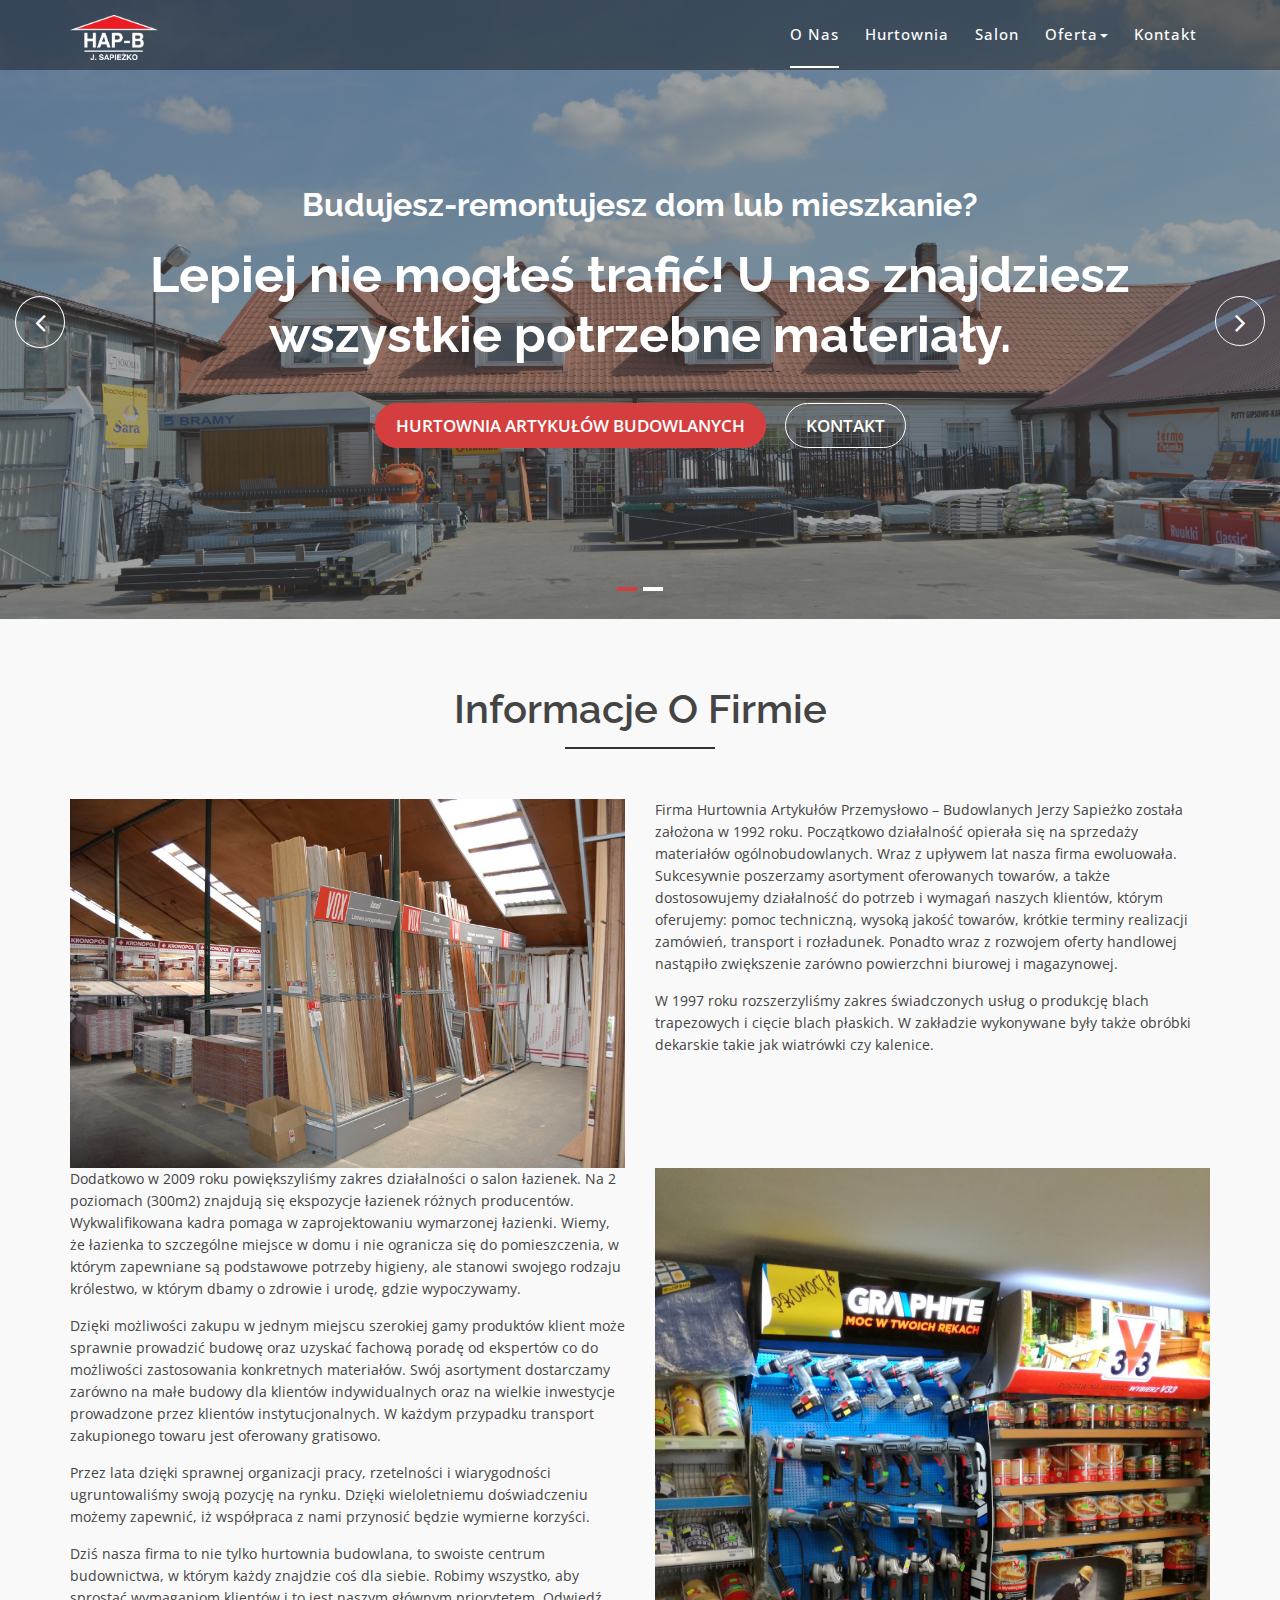
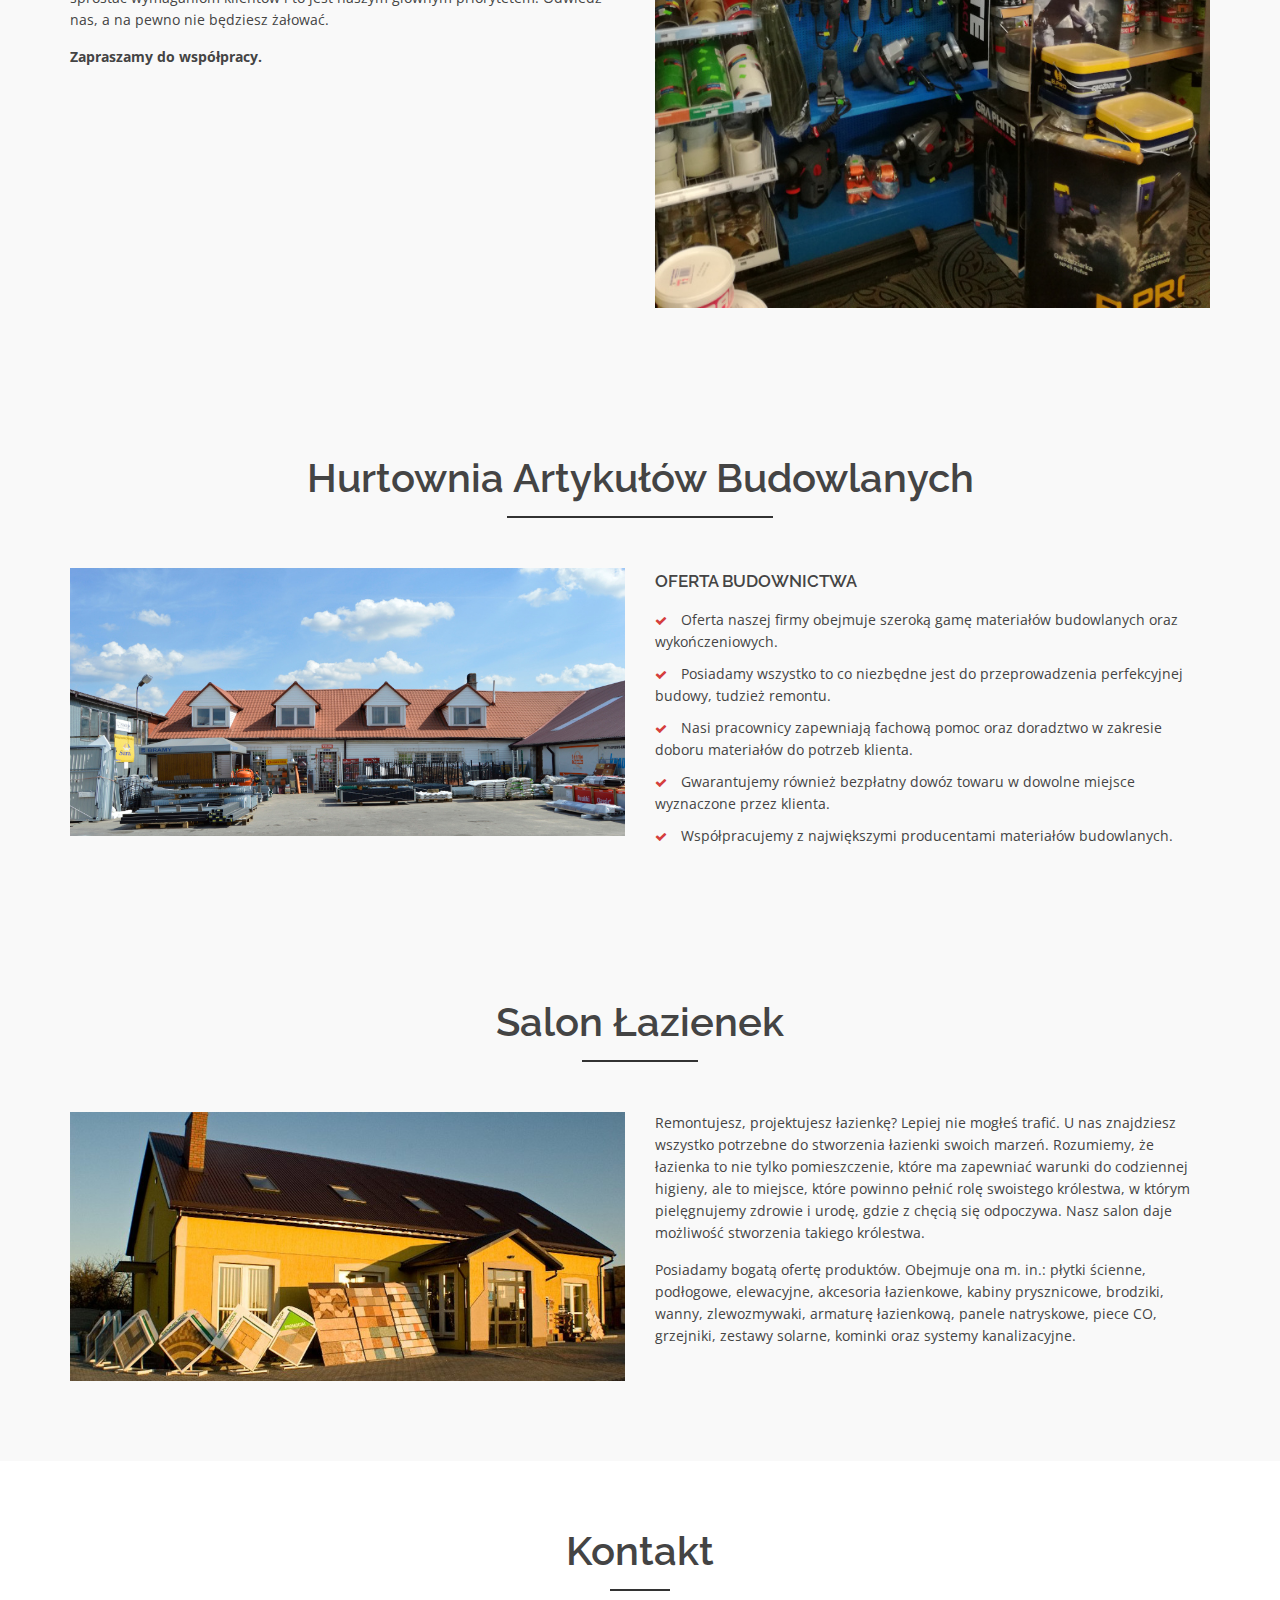
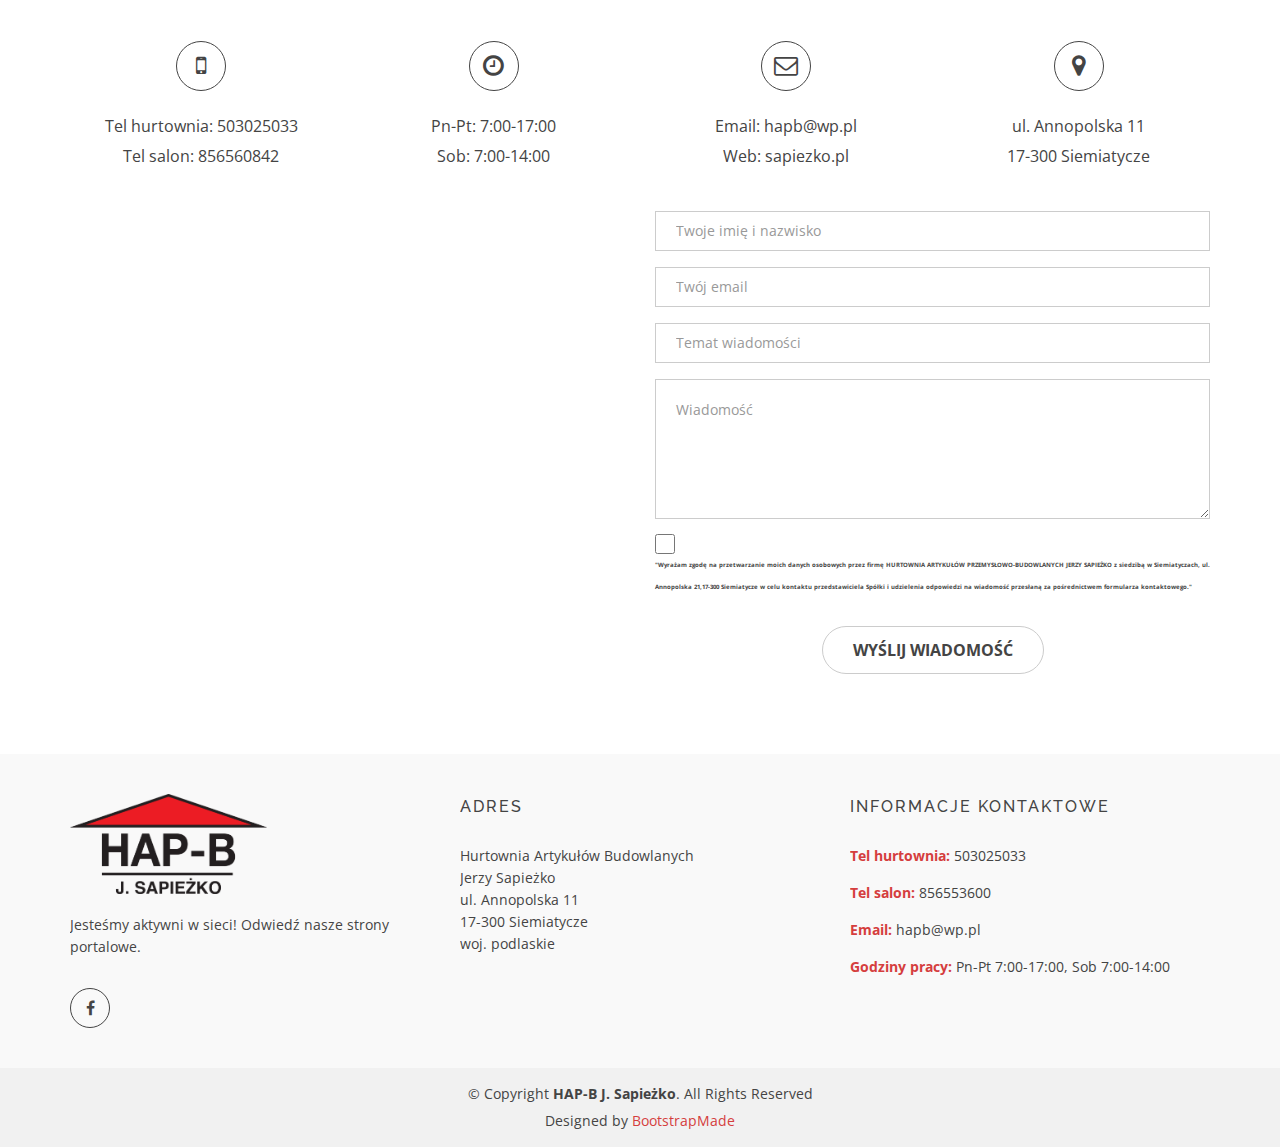
==== index.html @ 2fd8cca3 "Update the slider title" ====
<!doctype html>
<html lang="en">
<head>
    <meta charset="utf-8">
    <title>HAPB SAPIEŻKO SIEMIATYCZE - MATERIAŁY BUDOWLANE</title>
    <meta content="width=device-width, initial-scale=1.0" name="viewport">
    <meta content="artykuły budowlane, salon łazienek, materiały budowlane, sapieżko, Siemiatycze, materiały budowlane Siemiatycze, blacha, pokrycia dachowe, okna, drzwi, styropian, wełna, farby, mieszalnik farb Tikkurila, mieszalnik tynków Teromoogranika, producent blach trapezowych"
          name="keywords">
    <meta content="Salon łazienek oraz hurtownia artykułów przemysłowych Sapieżko Siemiatycze" name="description">

    <!-- Favicons -->
    <link href="img/favicon.png" rel="icon">
    <link href="img/apple-touch-icon.png" rel="apple-touch-icon">

    <!-- Google Fonts -->
    <link href="https://fonts.googleapis.com/css?family=Open+Sans:300,400,400i,600,700|Raleway:300,400,400i,500,500i,700,800,900"
          rel="stylesheet">

    <!-- Bootstrap CSS File -->
    <link href="lib/bootstrap/css/bootstrap.min.css" rel="stylesheet">

    <!-- Libraries CSS Files -->
    <link href="lib/nivo-slider/css/nivo-slider.css" rel="stylesheet">
    <link href="lib/owlcarousel/owl.carousel.css" rel="stylesheet">
    <link href="lib/owlcarousel/owl.transitions.css" rel="stylesheet">
    <link href="lib/font-awesome/css/font-awesome.min.css" rel="stylesheet">
    <link href="lib/animate/animate.min.css" rel="stylesheet">
    <link href="lib/venobox/venobox.css" rel="stylesheet">

    <!-- Nivo Slider Theme -->
    <link href="css/nivo-slider-theme.css" rel="stylesheet">

    <!-- Main Stylesheet File -->
    <link href="css/style.css" rel="stylesheet">

    <!-- Responsive Stylesheet File -->
    <link href="css/responsive.css" rel="stylesheet">

    <!-- =======================================================
      Theme Name: eBusiness
      Theme URL: https://bootstrapmade.com/ebusiness-bootstrap-corporate-template/
      Author: BootstrapMade.com
      License: https://bootstrapmade.com/license/
    ======================================================= -->
</head>

<body data-spy="scroll" data-target="#navbar-example">

<div id="preloader"></div>

<header>
    <!-- header-area start -->
    <div id="sticker" class="header-area">
        <div class="container">
            <div class="row">
                <div class="col-md-12 col-sm-12">
                    <!-- Navigation -->
                    <nav class="navbar navbar-default">
                        <!-- Brand and toggle get grouped for better mobile display -->
                        <div class="navbar-header">
                            <button type="button" class="navbar-toggle collapsed" data-toggle="collapse"
                                    data-target=".bs-example-navbar-collapse-1" aria-expanded="false">
                                <span class="sr-only">Toggle navigation</span>
                                <span class="icon-bar"></span>
                                <span class="icon-bar"></span>
                                <span class="icon-bar"></span>
                            </button>
                            <!-- Brand -->
                            <a class="navbar-brand page-scroll sticky-logo" href="index.html">
                                <img src="img/logo.png" alt="" title="" style="max-height:45px"></a>
                        </div>
                        <!-- Collect the nav links, forms, and other content for toggling -->
                        <div class="collapse navbar-collapse main-menu bs-example-navbar-collapse-1"
                             id="navbar-example">
                            <ul class="nav navbar-nav navbar-right">
                                <li class="active">
                                    <a class="page-scroll" href="#about">O nas</a>
                                </li>
                                <li>
                                    <a class="page-scroll" href="#hurt">Hurtownia</a>
                                </li>
                                <li>
                                    <a class="page-scroll" href="#salon">Salon</a>
                                </li>
                                <li class="dropdown"><a href="#" class="dropdown-toggle"
                                                        data-toggle="dropdown">Oferta<span class="caret"></span></a>
                                    <ul class="dropdown-menu" role="menu">
                                        <li><a href="okna-v.html#okna">Okna dachowe Velux</a></li>
                                    </ul>
                                </li>
                                <li>
                                    <a class="page-scroll" href="#contact">Kontakt</a>
                                </li>
                            </ul>
                        </div>
                        <!-- navbar-collapse -->
                    </nav>
                    <!-- END: Navigation -->
                </div>
            </div>
        </div>
    </div>
    <!-- header-area end -->
</header>
<!-- header end -->

<!-- Start Slider Area -->
<div id="home" class="slider-area">
    <div class="bend niceties preview-2">
        <div id="ensign-nivoslider" class="slides">
            <img src="img/slider/slider1.jpg" alt="" title="#slider-direction-1"/>
            <img src="img/slider/slider2.jpg" alt="" title="#slider-direction-2"/>
        </div>

        <!-- direction 1 -->
        <div id="slider-direction-1" class="slider-direction slider-one">
            <div class="container">
                <div class="row">
                    <div class="col-md-12 col-sm-12 col-xs-12">
                        <div class="slider-content">
                            <!-- layer 1 -->
                            <div class="layer-1-1 hidden-xs wow slideInDown" data-wow-duration="2s"
                                 data-wow-delay=".2s">
                                <h2 class="title1">Budujesz-remontujesz dom lub mieszkanie?</h2>
                            </div>
                            <!-- layer 2 -->
                            <div class="layer-1-2 wow slideInUp" data-wow-duration="2s" data-wow-delay=".1s">
                                <h1 class="title2">Lepiej nie mogłeś trafić! U nas znajdziesz wszystkie potrzebne materiały.</h1>
                            </div>
                            <!-- layer 3 -->
                            <div class="layer-1-3 hidden-xs wow slideInUp" data-wow-duration="2s" data-wow-delay=".2s">
                                <a class="ready-btn right-btn page-scroll" href="#hurt">Hurtownia artykułów
                                    budowlanych</a>
                                <a class="ready-btn page-scroll" href="#contact">Kontakt</a>
                            </div>
                        </div>
                    </div>
                </div>
            </div>
        </div>

        <!-- direction 2 -->
        <div id="slider-direction-2" class="slider-direction slider-two">
            <div class="container">
                <div class="row">
                    <div class="col-md-12 col-sm-12 col-xs-12">
                        <div class="slider-content text-center">
                            <!-- layer 1 -->
                            <div class="layer-1-1 hidden-xs wow slideInUp" data-wow-duration="2s" data-wow-delay=".2s">
                                <h2 class="title1">Remont łazienki?</h2>
                            </div>
                            <!-- layer 2 -->
                            <div class="layer-1-2 wow slideInUp" data-wow-duration="2s" data-wow-delay=".1s">
                                <h1 class="title2">Żaden problem z nami wyczarujesz przedsionek raju!</h1>
                            </div>
                            <!-- layer 3 -->
                            <div class="layer-1-3 hidden-xs wow slideInUp" data-wow-duration="2s" data-wow-delay=".2s">
                                <a class="ready-btn right-btn page-scroll" href="#salon">Salon łazienek</a>
                                <a class="ready-btn page-scroll" href="#contact">Kontakt</a>
                            </div>
                        </div>
                    </div>
                </div>
            </div>
        </div>
    </div>
</div>
<!-- End Slider Area -->

<!-- Start About area -->
<div id="about" class="about-area area-padding">
    <div class="container">
        <div class="row">
            <div class="col-md-12 col-sm-12 col-xs-12">
                <div class="section-headline text-center">
                    <h2>Informacje o firmie</h2>
                </div>
            </div>
        </div>
        <div class="row">
            <!-- single-well start-->
            <div class="col-md-6 col-sm-6 col-xs-12">
                <div class="well-left">
                    <div class="single-well">
                        <img src="img/about/1.jpg" alt="">
                    </div>
                </div>
            </div>
            <!-- single-well end-->
            <div class="col-md-6 col-sm-6 col-xs-12">
                <div class="well-middle">
                    <div class="single-well">
                        <p>
                            Firma Hurtownia Artykułów Przemysłowo – Budowlanych Jerzy Sapieżko została założona w 1992
                            roku. Początkowo działalność opierała się na sprzedaży materiałów ogólnobudowlanych.
                            Wraz z upływem lat nasza firma
                            ewoluowała. Sukcesywnie poszerzamy asortyment oferowanych towarów, a także dostosowujemy
                            działalność do potrzeb i wymagań naszych klientów, którym oferujemy: pomoc techniczną,
                            wysoką jakość towarów, krótkie terminy realizacji zamówień, transport i rozładunek. Ponadto
                            wraz z rozwojem oferty handlowej nastąpiło zwiększenie zarówno powierzchni biurowej i
                            magazynowej.
                        </p>
                        <p>
                            W 1997 roku rozszerzyliśmy zakres świadczonych usług o produkcję blach trapezowych i cięcie
                            blach płaskich. W zakładzie wykonywane były także obróbki dekarskie takie jak wiatrówki czy
                            kalenice.
                        </p>
                    </div>
                </div>
            </div>
            <!-- End col-->
        </div>
        <div class="row">
            <!-- single-well start-->
            <div class="col-md-6 col-sm-6 col-xs-12">
                <div class="well-left">
                    <div class="single-well">
                        <p>
                            Dodatkowo w 2009 roku powiększyliśmy zakres działalności o salon łazienek. Na 2 poziomach
                            (300m2) znajdują się ekspozycje łazienek różnych producentów. Wykwalifikowana kadra pomaga w
                            zaprojektowaniu wymarzonej łazienki. Wiemy, że łazienka to szczególne miejsce w domu i nie
                            ogranicza się do pomieszczenia, w którym zapewniane są podstawowe potrzeby higieny, ale
                            stanowi swojego rodzaju królestwo, w którym dbamy o zdrowie i urodę, gdzie wypoczywamy.
                        </p>
                        <p>
                            Dzięki możliwości zakupu w jednym miejscu szerokiej gamy produktów klient może sprawnie
                            prowadzić budowę oraz uzyskać fachową poradę od ekspertów co do możliwości zastosowania
                            konkretnych materiałów. Swój asortyment dostarczamy zarówno na małe budowy dla klientów
                            indywidualnych oraz na wielkie inwestycje prowadzone przez klientów instytucjonalnych. W
                            każdym przypadku transport zakupionego towaru jest oferowany gratisowo.
                        </p>
                        <p>
                            Przez lata dzięki sprawnej organizacji pracy, rzetelności i wiarygodności ugruntowaliśmy
                            swoją pozycję na rynku. Dzięki wieloletniemu doświadczeniu możemy zapewnić, iż współpraca z
                            nami przynosić będzie wymierne korzyści.
                        </p>
                        <p>
                            Dziś nasza firma to nie tylko hurtownia budowlana, to swoiste centrum budownictwa, w którym
                            każdy znajdzie coś dla siebie. Robimy wszystko, aby sprostać wymaganiom klientów i to jest
                            naszym głównym priorytetem. Odwiedź nas, a na pewno nie będziesz żałować.
                        </p>
                        <p>
                            <strong>Zapraszamy do współpracy.</strong>
                        </p>
                    </div>
                </div>
            </div>
            <!-- single-well end-->
            <div class="col-md-6 col-sm-6 col-xs-12">
                <div class="well-middle">
                    <div class="single-well">
                        <img src="img/about/2.jpg" alt="">
                    </div>
                </div>
            </div>
            <!-- End col-->
        </div>
    </div>
</div>
<!-- End About area -->
<!-- Start About area -->
<div id="hurt" class="about-area area-padding">
    <div class="container">
        <div class="row">
            <div class="col-md-12 col-sm-12 col-xs-12">
                <div class="section-headline text-center">
                    <h2>Hurtownia artykułów budowlanych</h2>
                </div>
            </div>
        </div>
        <div class="row">
            <!-- single-well start-->
            <div class="col-md-6 col-sm-6 col-xs-12">
                <div class="well-left">
                    <div class="single-well">
                        <img src="img/hurt/1.jpg" alt="">
                    </div>
                </div>
            </div>
            <!-- single-well end-->
            <div class="col-md-6 col-sm-6 col-xs-12">
                <div class="well-middle">
                    <div class="single-well">
                        <h4 class="sec-head">Oferta budownictwa</h4>
                        <ul>
                            <li>
                                <i class="fa fa-check"></i> Oferta naszej firmy obejmuje szeroką gamę materiałów
                                budowlanych oraz wykończeniowych.
                            </li>
                            <li>
                                <i class="fa fa-check"></i> Posiadamy wszystko to co niezbędne jest do przeprowadzenia
                                perfekcyjnej budowy, tudzież remontu.
                            </li>
                            <li>
                                <i class="fa fa-check"></i> Nasi pracownicy zapewniają fachową pomoc oraz doradztwo w
                                zakresie doboru materiałów do potrzeb klienta.
                            </li>
                            <li>
                                <i class="fa fa-check"></i> Gwarantujemy również bezpłatny dowóz towaru w dowolne
                                miejsce wyznaczone przez klienta.
                            </li>
                            <li>
                                <i class="fa fa-check"></i> Współpracujemy z największymi producentami materiałów
                                budowlanych.
                            </li>
                        </ul>
                    </div>
                </div>
            </div>
            <!-- End col-->
        </div>
    </div>
</div>
<!-- End About area -->

<!-- Start About area -->
<div id="salon" class="about-area area-padding">
    <div class="container">
        <div class="row">
            <div class="col-md-12 col-sm-12 col-xs-12">
                <div class="section-headline text-center">
                    <h2>Salon łazienek</h2>
                </div>
            </div>
        </div>
        <div class="row">
            <!-- single-well start-->
            <div class="col-md-6 col-sm-6 col-xs-12">
                <div class="well-left">
                    <div class="single-well">
                        <img src="img/salon/1.jpg" alt="">
                    </div>
                </div>
            </div>
            <!-- single-well end-->
            <div class="col-md-6 col-sm-6 col-xs-12">
                <div class="well-middle">
                    <div class="single-well">
                        <p>
                            Remontujesz, projektujesz łazienkę? Lepiej nie mogłeś trafić. U nas znajdziesz wszystko
                            potrzebne do stworzenia łazienki swoich marzeń. Rozumiemy, że łazienka to nie tylko
                            pomieszczenie, które ma zapewniać warunki do codziennej higieny, ale to miejsce, które
                            powinno pełnić rolę swoistego królestwa, w którym pielęgnujemy zdrowie i urodę, gdzie z
                            chęcią się odpoczywa. Nasz salon daje możliwość stworzenia takiego królestwa.
                        </p>
                        <p>
                            Posiadamy bogatą ofertę produktów. Obejmuje ona m. in.: płytki ścienne, podłogowe,
                            elewacyjne, akcesoria łazienkowe, kabiny prysznicowe, brodziki, wanny, zlewozmywaki,
                            armaturę łazienkową, panele natryskowe, piece CO, grzejniki, zestawy solarne, kominki oraz
                            systemy kanalizacyjne.
                        </p>
                    </div>
                </div>
            </div>
            <!-- End col-->
        </div>
    </div>
</div>
<!-- End About area -->


<!-- Start contact Area -->
<div id="contact" class="contact-area">
    <div class="contact-inner area-padding">
        <div class="contact-overly"></div>
        <div class="container ">
            <div class="row">
                <div class="col-md-12 col-sm-12 col-xs-12">
                    <div class="section-headline text-center">
                        <h2>Kontakt</h2>
                    </div>
                </div>
            </div>
            <div class="row">
                <!-- Start contact icon column -->
                <div class="col-md-3 col-sm-3 col-xs-12">
                    <div class="contact-icon text-center">
                        <div class="single-icon">
                            <i class="fa fa-mobile"></i>
                            <p>
                                Tel hurtownia: 503025033<br/>
                                Tel salon: 856560842
                            </p>
                        </div>
                    </div>
                </div>
                <!-- Start contact icon column -->
                <div class="col-md-3 col-sm-3 col-xs-12">
                    <div class="contact-icon text-center">
                        <div class="single-icon">
                            <i class="fa fa-clock-o"></i>
                            <p>
                                Pn-Pt: 7:00-17:00 <br/>
                                Sob: 7:00-14:00
                            </p>
                        </div>
                    </div>
                </div>
                <!-- Start contact icon column -->
                <div class="col-md-3 col-sm-3 col-xs-12">
                    <div class="contact-icon text-center">
                        <div class="single-icon">
                            <i class="fa fa-envelope-o"></i>
                            <p>
                                Email: hapb@wp.pl<br>
                                <span>Web: sapiezko.pl</span>
                            </p>
                        </div>
                    </div>
                </div>
                <!-- Start contact icon column -->
                <div class="col-md-3 col-sm-3 col-xs-12">
                    <div class="contact-icon text-center">
                        <div class="single-icon">
                            <i class="fa fa-map-marker"></i>
                            <p>
                                ul. Annopolska 11<br/>
                                17-300 Siemiatycze<br/>
                            </p>
                        </div>
                    </div>
                </div>
            </div>
            <div class="row">

                <!-- Start Google Map -->
                <div class="col-md-6 col-sm-6 col-xs-12">
                    <!-- Start Map -->
                    <iframe src="https://www.google.com/maps/embed?pb=!1m14!1m8!1m3!1d9734.505382783633!2d22.8646119!3d52.4134479!3m2!1i1024!2i768!4f13.1!3m3!1m2!1s0x0%3A0xd86c5af7de932f44!2sSapie%C5%BCko%20Hurtownia%20Materia%C5%82y%20Budowlane%20Blacha%20Pokrycia%20dachowe%20Okna%20Drzwi%20Styropian%20We%C5%82na%20Farby!5e0!3m2!1spl!2spl!4v1574801900181!5m2!1spl!2spl"
                            width="100%" height="380" frameborder="0" style="border:0" allowfullscreen></iframe>
                    <!-- End Map -->
                </div>
                <!-- End Google Map -->

                <!-- Start  contact -->
                <div class="col-md-6 col-sm-6 col-xs-12">
                    <div class="form contact-form">
                        <div id="sendmessage">Twoja wiadomość została wysłana. Dziękujemy za kontakt.</div>
                        <div id="errormessage"></div>
                        <form action="https://piaggi.github.io/contactform/contactform.php" method="post" role="form" class="contactForm">
                            <div class="form-group">
                                <input type="text" name="name" class="form-control" id="name"
                                       placeholder="Twoje imię i nazwisko" data-rule="minlen:4"
                                       data-msg="Proszę wprowadź imię zawierające co najmniej 4 znaki..."/>
                                <div class="validation"></div>
                            </div>
                            <div class="form-group">
                                <input type="email" class="form-control" name="email" id="email"
                                       placeholder="Twój email" data-rule="email"
                                       data-msg="Proszę wprowadź prawidłowy adres email..."/>
                                <div class="validation"></div>
                            </div>
                            <div class="form-group">
                                <input type="text" class="form-control" name="subject" id="subject"
                                       placeholder="Temat wiadomości" data-rule="minlen:10"
                                       data-msg="Proszę wprowadź temat składający się co najmniej z 10 znaków..."/>
                                <div class="validation"></div>
                            </div>
                            <div class="form-group">
                                <textarea class="form-control" name="message" rows="5" data-rule="required"
                                          data-msg="Proszę napisz coś do nas, nie zostawiaj pola pustego..."
                                          placeholder="Wiadomość"></textarea>
                                <div class="validation"></div>
                            </div>
                            <div class="form-group">
                                <input type="checkbox" class="form-control" name="contact-agreement"
                                       id="contact-agreement" data-rule="checked"
                                       data-msg="Proszę zaakceptować wymaganą zgodę..."/>
                                <div class="validation"></div>
                                <label class="form-check-label" for="contact-agreement" id="contact-agreement-label">"Wyrażam
                                    zgodę na przetwarzanie
                                    moich danych osobowych przez firmę HURTOWNIA ARTYKUŁÓW
                                    PRZEMYSŁOWO-BUDOWLANYCH JERZY SAPIEŻKO z siedzibą w Siemiatyczach, ul. Annopolska
                                    21,17-300 Siemiatycze w celu kontaktu przedstawiciela Spółki i udzielenia odpowiedzi
                                    na
                                    wiadomość przesłaną za pośrednictwem formularza kontaktowego."</label>
                            </div>
                            <div class="text-center">
                                <button type="submit">Wyślij wiadomość</button>
                            </div>
                        </form>
                    </div>
                </div>
                <!-- End Left contact -->
            </div>
        </div>
    </div>
</div>
<!-- End Contact Area -->

<!-- Start Footer bottom Area -->
<footer>
    <div class="footer-area">
        <div class="container">
            <div class="row">
                <div class="col-md-4 col-sm-4 col-xs-12">
                    <div class="footer-content">
                        <div class="footer-head">
                            <div class="footer-logo">
                                <img src="img/logo-footer.png" alt="" title="" style="max-height:100px"></a>
                            </div>
                            <p>Jesteśmy aktywni w sieci! Odwiedź nasze strony portalowe.</p>
                            <div class="footer-icons">
                                <ul>
                                    <li>
                                        <a href="https://www.facebook.com/hurtowniaSapiezko/"><i
                                                class="fa fa-facebook"></i></a>
                                    </li>
                                </ul>
                            </div>
                        </div>
                    </div>
                </div>
                <!-- end single footer -->
                <div class="col-md-4 col-sm-4 col-xs-12">
                    <div class="footer-content">
                        <div class="footer-head">
                            <h4>Adres</h4>
                            <p>Hurtownia Artykułów Budowlanych <br/>
                                Jerzy Sapieżko<br/>
                                ul. Annopolska 11<br/>
                                17-300 Siemiatycze<br/>
                                woj. podlaskie</p>
                        </div>
                    </div>
                </div>
                <!-- end single footer -->
                <div class="col-md-4 col-sm-4 col-xs-12">
                    <div class="footer-content">
                        <div class="footer-head">
                            <h4>Informacje kontaktowe</h4>
                            <div class="footer-contacts">
                                <p><span>Tel hurtownia:</span> 503025033<br/>
                                <p><span>Tel salon:</span> 856553600<br/>
                                <p><span>Email:</span> hapb@wp.pl<br/>
                                <p><span>Godziny pracy:</span> Pn-Pt 7:00-17:00, Sob 7:00-14:00</p>
                            </div>
                        </div>
                    </div>
                </div>
            </div>
        </div>
    </div>
    <div class="footer-area-bottom">
        <div class="container">
            <div class="row">
                <div class="col-md-12 col-sm-12 col-xs-12">
                    <div class="copyright text-center">
                        <p>
                            &copy; Copyright <strong>HAP-B J. Sapieżko</strong>. All Rights Reserved
                        </p>
                    </div>
                    <div class="credits">
                        <!--
                          All the links in the footer should remain intact.
                          You can delete the links only if you purchased the pro version.
                          Licensing information: https://bootstrapmade.com/license/
                          Purchase the pro version with working PHP/AJAX contact form: https://bootstrapmade.com/buy/?theme=eBusiness
                        -->
                        Designed by <a href="https://bootstrapmade.com/">BootstrapMade</a>
                    </div>
                </div>
            </div>
        </div>
    </div>
</footer>

<a href="#" class="back-to-top"><i class="fa fa-chevron-up"></i></a>

<!-- JavaScript Libraries -->
<script src="lib/jquery/jquery.min.js"></script>
<script src="lib/bootstrap/js/bootstrap.min.js"></script>
<script src="lib/owlcarousel/owl.carousel.min.js"></script>
<script src="lib/venobox/venobox.min.js"></script>
<script src="lib/knob/jquery.knob.js"></script>
<script src="lib/wow/wow.min.js"></script>
<script src="lib/parallax/parallax.js"></script>
<script src="lib/easing/easing.min.js"></script>
<script src="lib/nivo-slider/js/jquery.nivo.slider.js" type="text/javascript"></script>
<script src="lib/appear/jquery.appear.js"></script>
<script src="lib/isotope/isotope.pkgd.min.js"></script>

<!-- Contact Form JavaScript File -->
<script src="contactform/contactform.js"></script>

<script src="js/main.js"></script>
</body>

</html>
---- lib/venobox/venobox.css ----
/* ------ venobox.css --------*/
.vbox-overlay *, .vbox-overlay *:before, .vbox-overlay *:after{
    -webkit-backface-visibility: hidden;
    -webkit-box-sizing:border-box;
    -moz-box-sizing:border-box;
    box-sizing:border-box;

}
.vbox-overlay{
    display: -webkit-flex;
    display: flex;
    -webkit-flex-direction: column;
    flex-direction: column;
    -webkit-justify-content: center;
    justify-content: center;
    -webkit-align-items: center;
    align-items: center;
    position: fixed;
    left: 0;
    top: 0;
    bottom: 0;
    right: 0;
    z-index: 1040;
    -webkit-transform:translateZ(1000px);
    transform: translateZ(1000px);
    transform-style: preserve-3d;
}

/* ----- navigation ----- */
.vbox-title{
    width: 100%;
    height: 40px;
    float: left;
    text-align: center;
    line-height: 28px;
    font-size: 12px;
    padding: 6px 40px;
    overflow: hidden;
    position: fixed;
    display: none;
    left: 0;
    z-index: 1050;
}
.vbox-close{
    cursor: pointer;
    position: fixed;
    top: -1px;
    right: 0;
    width: 50px;
    height: 40px;
    padding: 6px;
    display: block;
    background-position:10px center;
    overflow: hidden;
    font-size: 24px;
    line-height: 1;
    text-align: center;
    z-index: 1050;
}
.vbox-num{
    cursor: pointer;
    position: fixed;
    left: 0;
    height: 40px;
    display: block;
    overflow: hidden;
    line-height: 28px;
    font-size: 12px;
    padding: 6px 10px;
    display: none;
    z-index: 1050;
}
/* ----- navigation ARROWS ----- */
.vbox-next, .vbox-prev{
    position: fixed;
    top: 50%;
    margin-top: -15px;
    overflow: hidden;
    cursor: pointer;
    display: block;
    width: 45px;
    height: 45px;
    z-index: 1050;
}
.vbox-next span, .vbox-prev span{
    position: relative;
    width: 20px;
    height: 20px;
    border: 2px solid transparent;
    border-top-color: #B6B6B6;
    border-right-color: #B6B6B6;
    text-indent: -100px;
    position: absolute;
    top: 8px;
    display: block;
}
.vbox-prev{
    left: 15px;
}
.vbox-next{
    right: 15px;
}
.vbox-prev span{
    left: 10px;
    -ms-transform: rotate(-135deg);
    -webkit-transform: rotate(-135deg);
    transform: rotate(-135deg);
}
.vbox-next span{
    -ms-transform: rotate(45deg);
    -webkit-transform: rotate(45deg);
    transform: rotate(45deg);
    right: 10px;
}
/* ------- inline window ------ */
.vbox-inline{
    width: 420px;
    height: 315px;
    height: 70vh;
    padding: 10px;
    background: #fff;
    margin: 0 auto;
    overflow: auto;
    text-align: left;
}
/* ------- Video & iFrames window ------ */
.venoframe{
    max-width: 100%;
    width: 100%;
    border: none;
    width: 100%;
    height: 260px;
    height: 70vh;
}
.venoframe.vbvid{
    height: 260px;
}
@media (min-width: 768px) {
    .venoframe, .vbox-inline{
        width: 90%;
        height: 360px;
        height: 70vh;
    }
    .venoframe.vbvid{
        width: 640px;
        height: 360px;
    }
}
@media (min-width: 992px) {
    .venoframe, .vbox-inline{
        max-width: 1200px;
        width: 80%;
        height: 540px;
        height: 70vh;
    }
    .venoframe.vbvid{
        width: 960px;
        height: 540px;
    }
}
/*
Please do NOT edit this part!
or at least read this note: http://i.imgur.com/7C0ws9e.gif
*/
.vbox-open{
    overflow: hidden;
}
.vbox-container{
    position: absolute;
    left: 0;
    right: 0;
    top: 0;
    bottom: 0;
    overflow-x: hidden;
    overflow-y: scroll;
    overflow-scrolling: touch;
    -webkit-overflow-scrolling: touch;
    z-index: 20;
    max-height: 100%;

}

.vbox-content{
    text-align: center;
    float: left;
    width: 100%;
    position: relative;
    overflow: hidden;
    padding: 20px 10px;
}
.vbox-container img{
    max-width: 100%;
    height: auto;
}
.figlio{
    box-shadow: 0 0 12px rgba(0,0,0,0.19), 0 6px 6px rgba(0,0,0,0.23);
    max-width: 100%;
    text-align: initial;
}
img.figlio{
    -webkit-user-select: none;
-khtml-user-select: none;
-moz-user-select: none;
-o-user-select: none;
user-select: none;
}
.vbox-content.swipe-left{
    margin-left: -200px !important;
}
.vbox-content.swipe-right{
    margin-left: 200px !important;
}
.animated{
    webkit-transition: margin 300ms ease-out;
    transition: margin 300ms ease-out;
}
.animate-in{
    opacity: 1;
}
.animate-out{
    opacity: 0;
}
/* ---------- preloader ----------
 * SPINKIT
 * http://tobiasahlin.com/spinkit/
-------------------------------- */
.sk-double-bounce,.sk-rotating-plane{width:40px;height:40px;margin:40px auto}.sk-rotating-plane{background-color:#333;-webkit-animation:sk-rotatePlane 1.2s infinite ease-in-out;animation:sk-rotatePlane 1.2s infinite ease-in-out}@-webkit-keyframes sk-rotatePlane{0%{-webkit-transform:perspective(120px) rotateX(0) rotateY(0);transform:perspective(120px) rotateX(0) rotateY(0)}50%{-webkit-transform:perspective(120px) rotateX(-180.1deg) rotateY(0);transform:perspective(120px) rotateX(-180.1deg) rotateY(0)}100%{-webkit-transform:perspective(120px) rotateX(-180deg) rotateY(-179.9deg);transform:perspective(120px) rotateX(-180deg) rotateY(-179.9deg)}}@keyframes sk-rotatePlane{0%{-webkit-transform:perspective(120px) rotateX(0) rotateY(0);transform:perspective(120px) rotateX(0) rotateY(0)}50%{-webkit-transform:perspective(120px) rotateX(-180.1deg) rotateY(0);transform:perspective(120px) rotateX(-180.1deg) rotateY(0)}100%{-webkit-transform:perspective(120px) rotateX(-180deg) rotateY(-179.9deg);transform:perspective(120px) rotateX(-180deg) rotateY(-179.9deg)}}.sk-double-bounce{position:relative}.sk-double-bounce .sk-child{width:100%;height:100%;border-radius:50%;background-color:#333;opacity:.6;position:absolute;top:0;left:0;-webkit-animation:sk-doubleBounce 2s infinite ease-in-out;animation:sk-doubleBounce 2s infinite ease-in-out}.sk-chasing-dots .sk-child,.sk-spinner-pulse,.sk-three-bounce .sk-child{background-color:#333;border-radius:100%}.sk-double-bounce .sk-double-bounce2{-webkit-animation-delay:-1s;animation-delay:-1s}@-webkit-keyframes sk-doubleBounce{0%,100%{-webkit-transform:scale(0);transform:scale(0)}50%{-webkit-transform:scale(1);transform:scale(1)}}@keyframes sk-doubleBounce{0%,100%{-webkit-transform:scale(0);transform:scale(0)}50%{-webkit-transform:scale(1);transform:scale(1)}}.sk-wave{margin:40px auto;width:50px;height:40px;text-align:center;font-size:10px}.sk-wave .sk-rect{background-color:#333;height:100%;width:6px;display:inline-block;-webkit-animation:sk-waveStretchDelay 1.2s infinite ease-in-out;animation:sk-waveStretchDelay 1.2s infinite ease-in-out}.sk-wave .sk-rect1{-webkit-animation-delay:-1.2s;animation-delay:-1.2s}.sk-wave .sk-rect2{-webkit-animation-delay:-1.1s;animation-delay:-1.1s}.sk-wave .sk-rect3{-webkit-animation-delay:-1s;animation-delay:-1s}.sk-wave .sk-rect4{-webkit-animation-delay:-.9s;animation-delay:-.9s}.sk-wave .sk-rect5{-webkit-animation-delay:-.8s;animation-delay:-.8s}@-webkit-keyframes sk-waveStretchDelay{0%,100%,40%{-webkit-transform:scaleY(.4);transform:scaleY(.4)}20%{-webkit-transform:scaleY(1);transform:scaleY(1)}}@keyframes sk-waveStretchDelay{0%,100%,40%{-webkit-transform:scaleY(.4);transform:scaleY(.4)}20%{-webkit-transform:scaleY(1);transform:scaleY(1)}}.sk-wandering-cubes{margin:40px auto;width:40px;height:40px;position:relative}.sk-wandering-cubes .sk-cube{background-color:#333;width:10px;height:10px;position:absolute;top:0;left:0;-webkit-animation:sk-wanderingCube 1.8s ease-in-out -1.8s infinite both;animation:sk-wanderingCube 1.8s ease-in-out -1.8s infinite both}.sk-chasing-dots,.sk-spinner-pulse{width:40px;height:40px;margin:40px auto}.sk-wandering-cubes .sk-cube2{-webkit-animation-delay:-.9s;animation-delay:-.9s}@-webkit-keyframes sk-wanderingCube{0%{-webkit-transform:rotate(0);transform:rotate(0)}25%{-webkit-transform:translateX(30px) rotate(-90deg) scale(.5);transform:translateX(30px) rotate(-90deg) scale(.5)}50%{-webkit-transform:translateX(30px) translateY(30px) rotate(-179deg);transform:translateX(30px) translateY(30px) rotate(-179deg)}50.1%{-webkit-transform:translateX(30px) translateY(30px) rotate(-180deg);transform:translateX(30px) translateY(30px) rotate(-180deg)}75%{-webkit-transform:translateX(0) translateY(30px) rotate(-270deg) scale(.5);transform:translateX(0) translateY(30px) rotate(-270deg) scale(.5)}100%{-webkit-transform:rotate(-360deg);transform:rotate(-360deg)}}@keyframes sk-wanderingCube{0%{-webkit-transform:rotate(0);transform:rotate(0)}25%{-webkit-transform:translateX(30px) rotate(-90deg) scale(.5);transform:translateX(30px) rotate(-90deg) scale(.5)}50%{-webkit-transform:translateX(30px) translateY(30px) rotate(-179deg);transform:translateX(30px) translateY(30px) rotate(-179deg)}50.1%{-webkit-transform:translateX(30px) translateY(30px) rotate(-180deg);transform:translateX(30px) translateY(30px) rotate(-180deg)}75%{-webkit-transform:translateX(0) translateY(30px) rotate(-270deg) scale(.5);transform:translateX(0) translateY(30px) rotate(-270deg) scale(.5)}100%{-webkit-transform:rotate(-360deg);transform:rotate(-360deg)}}.sk-spinner-pulse{-webkit-animation:sk-pulseScaleOut 1s infinite ease-in-out;animation:sk-pulseScaleOut 1s infinite ease-in-out}@-webkit-keyframes sk-pulseScaleOut{0%{-webkit-transform:scale(0);transform:scale(0)}100%{-webkit-transform:scale(1);transform:scale(1);opacity:0}}@keyframes sk-pulseScaleOut{0%{-webkit-transform:scale(0);transform:scale(0)}100%{-webkit-transform:scale(1);transform:scale(1);opacity:0}}.sk-chasing-dots{position:relative;text-align:center;-webkit-animation:sk-chasingDotsRotate 2s infinite linear;animation:sk-chasingDotsRotate 2s infinite linear}.sk-chasing-dots .sk-child{width:60%;height:60%;display:inline-block;position:absolute;top:0;-webkit-animation:sk-chasingDotsBounce 2s infinite ease-in-out;animation:sk-chasingDotsBounce 2s infinite ease-in-out}.sk-chasing-dots .sk-dot2{top:auto;bottom:0;-webkit-animation-delay:-1s;animation-delay:-1s}@-webkit-keyframes sk-chasingDotsRotate{100%{-webkit-transform:rotate(360deg);transform:rotate(360deg)}}@keyframes sk-chasingDotsRotate{100%{-webkit-transform:rotate(360deg);transform:rotate(360deg)}}@-webkit-keyframes sk-chasingDotsBounce{0%,100%{-webkit-transform:scale(0);transform:scale(0)}50%{-webkit-transform:scale(1);transform:scale(1)}}@keyframes sk-chasingDotsBounce{0%,100%{-webkit-transform:scale(0);transform:scale(0)}50%{-webkit-transform:scale(1);transform:scale(1)}}.sk-three-bounce{margin:40px auto;width:80px;text-align:center}.sk-three-bounce .sk-child{width:20px;height:20px;display:inline-block;-webkit-animation:sk-three-bounce 1.4s ease-in-out 0s infinite both;animation:sk-three-bounce 1.4s ease-in-out 0s infinite both}.sk-circle .sk-child:before,.sk-fading-circle .sk-circle:before{display:block;border-radius:100%;content:'';background-color:#333}.sk-three-bounce .sk-bounce1{-webkit-animation-delay:-.32s;animation-delay:-.32s}.sk-three-bounce .sk-bounce2{-webkit-animation-delay:-.16s;animation-delay:-.16s}@-webkit-keyframes sk-three-bounce{0%,100%,80%{-webkit-transform:scale(0);transform:scale(0)}40%{-webkit-transform:scale(1);transform:scale(1)}}@keyframes sk-three-bounce{0%,100%,80%{-webkit-transform:scale(0);transform:scale(0)}40%{-webkit-transform:scale(1);transform:scale(1)}}.sk-circle{margin:40px auto;width:40px;height:40px;position:relative}.sk-circle .sk-child{width:100%;height:100%;position:absolute;left:0;top:0}.sk-circle .sk-child:before{margin:0 auto;width:15%;height:15%;-webkit-animation:sk-circleBounceDelay 1.2s infinite ease-in-out both;animation:sk-circleBounceDelay 1.2s infinite ease-in-out both}.sk-circle .sk-circle2{-webkit-transform:rotate(30deg);-ms-transform:rotate(30deg);transform:rotate(30deg)}.sk-circle .sk-circle3{-webkit-transform:rotate(60deg);-ms-transform:rotate(60deg);transform:rotate(60deg)}.sk-circle .sk-circle4{-webkit-transform:rotate(90deg);-ms-transform:rotate(90deg);transform:rotate(90deg)}.sk-circle .sk-circle5{-webkit-transform:rotate(120deg);-ms-transform:rotate(120deg);transform:rotate(120deg)}.sk-circle .sk-circle6{-webkit-transform:rotate(150deg);-ms-transform:rotate(150deg);transform:rotate(150deg)}.sk-circle .sk-circle7{-webkit-transform:rotate(180deg);-ms-transform:rotate(180deg);transform:rotate(180deg)}.sk-circle .sk-circle8{-webkit-transform:rotate(210deg);-ms-transform:rotate(210deg);transform:rotate(210deg)}.sk-circle .sk-circle9{-webkit-transform:rotate(240deg);-ms-transform:rotate(240deg);transform:rotate(240deg)}.sk-circle .sk-circle10{-webkit-transform:rotate(270deg);-ms-transform:rotate(270deg);transform:rotate(270deg)}.sk-circle .sk-circle11{-webkit-transform:rotate(300deg);-ms-transform:rotate(300deg);transform:rotate(300deg)}.sk-circle .sk-circle12{-webkit-transform:rotate(330deg);-ms-transform:rotate(330deg);transform:rotate(330deg)}.sk-circle .sk-circle2:before{-webkit-animation-delay:-1.1s;animation-delay:-1.1s}.sk-circle .sk-circle3:before{-webkit-animation-delay:-1s;animation-delay:-1s}.sk-circle .sk-circle4:before{-webkit-animation-delay:-.9s;animation-delay:-.9s}.sk-circle .sk-circle5:before{-webkit-animation-delay:-.8s;animation-delay:-.8s}.sk-circle .sk-circle6:before{-webkit-animation-delay:-.7s;animation-delay:-.7s}.sk-circle .sk-circle7:before{-webkit-animation-delay:-.6s;animation-delay:-.6s}.sk-circle .sk-circle8:before{-webkit-animation-delay:-.5s;animation-delay:-.5s}.sk-circle .sk-circle9:before{-webkit-animation-delay:-.4s;animation-delay:-.4s}.sk-circle .sk-circle10:before{-webkit-animation-delay:-.3s;animation-delay:-.3s}.sk-circle .sk-circle11:before{-webkit-animation-delay:-.2s;animation-delay:-.2s}.sk-circle .sk-circle12:before{-webkit-animation-delay:-.1s;animation-delay:-.1s}@-webkit-keyframes sk-circleBounceDelay{0%,100%,80%{-webkit-transform:scale(0);transform:scale(0)}40%{-webkit-transform:scale(1);transform:scale(1)}}@keyframes sk-circleBounceDelay{0%,100%,80%{-webkit-transform:scale(0);transform:scale(0)}40%{-webkit-transform:scale(1);transform:scale(1)}}.sk-cube-grid{width:40px;height:40px;margin:40px auto}.sk-cube-grid .sk-cube{width:33.33%;height:33.33%;background-color:#333;float:left;-webkit-animation:sk-cubeGridScaleDelay 1.3s infinite ease-in-out;animation:sk-cubeGridScaleDelay 1.3s infinite ease-in-out}.sk-cube-grid .sk-cube1{-webkit-animation-delay:.2s;animation-delay:.2s}.sk-cube-grid .sk-cube2{-webkit-animation-delay:.3s;animation-delay:.3s}.sk-cube-grid .sk-cube3{-webkit-animation-delay:.4s;animation-delay:.4s}.sk-cube-grid .sk-cube4{-webkit-animation-delay:.1s;animation-delay:.1s}.sk-cube-grid .sk-cube5{-webkit-animation-delay:.2s;animation-delay:.2s}.sk-cube-grid .sk-cube6{-webkit-animation-delay:.3s;animation-delay:.3s}.sk-cube-grid .sk-cube7{-webkit-animation-delay:0ms;animation-delay:0ms}.sk-cube-grid .sk-cube8{-webkit-animation-delay:.1s;animation-delay:.1s}.sk-cube-grid .sk-cube9{-webkit-animation-delay:.2s;animation-delay:.2s}@-webkit-keyframes sk-cubeGridScaleDelay{0%,100%,70%{-webkit-transform:scale3D(1,1,1);transform:scale3D(1,1,1)}35%{-webkit-transform:scale3D(0,0,1);transform:scale3D(0,0,1)}}@keyframes sk-cubeGridScaleDelay{0%,100%,70%{-webkit-transform:scale3D(1,1,1);transform:scale3D(1,1,1)}35%{-webkit-transform:scale3D(0,0,1);transform:scale3D(0,0,1)}}.sk-fading-circle{margin:40px auto;width:40px;height:40px;position:relative}.sk-fading-circle .sk-circle{width:100%;height:100%;position:absolute;left:0;top:0}.sk-fading-circle .sk-circle:before{margin:0 auto;width:15%;height:15%;-webkit-animation:sk-circleFadeDelay 1.2s infinite ease-in-out both;animation:sk-circleFadeDelay 1.2s infinite ease-in-out both}.sk-fading-circle .sk-circle2{-webkit-transform:rotate(30deg);-ms-transform:rotate(30deg);transform:rotate(30deg)}.sk-fading-circle .sk-circle3{-webkit-transform:rotate(60deg);-ms-transform:rotate(60deg);transform:rotate(60deg)}.sk-fading-circle .sk-circle4{-webkit-transform:rotate(90deg);-ms-transform:rotate(90deg);transform:rotate(90deg)}.sk-fading-circle .sk-circle5{-webkit-transform:rotate(120deg);-ms-transform:rotate(120deg);transform:rotate(120deg)}.sk-fading-circle .sk-circle6{-webkit-transform:rotate(150deg);-ms-transform:rotate(150deg);transform:rotate(150deg)}.sk-fading-circle .sk-circle7{-webkit-transform:rotate(180deg);-ms-transform:rotate(180deg);transform:rotate(180deg)}.sk-fading-circle .sk-circle8{-webkit-transform:rotate(210deg);-ms-transform:rotate(210deg);transform:rotate(210deg)}.sk-fading-circle .sk-circle9{-webkit-transform:rotate(240deg);-ms-transform:rotate(240deg);transform:rotate(240deg)}.sk-fading-circle .sk-circle10{-webkit-transform:rotate(270deg);-ms-transform:rotate(270deg);transform:rotate(270deg)}.sk-fading-circle .sk-circle11{-webkit-transform:rotate(300deg);-ms-transform:rotate(300deg);transform:rotate(300deg)}.sk-fading-circle .sk-circle12{-webkit-transform:rotate(330deg);-ms-transform:rotate(330deg);transform:rotate(330deg)}.sk-fading-circle .sk-circle2:before{-webkit-animation-delay:-1.1s;animation-delay:-1.1s}.sk-fading-circle .sk-circle3:before{-webkit-animation-delay:-1s;animation-delay:-1s}.sk-fading-circle .sk-circle4:before{-webkit-animation-delay:-.9s;animation-delay:-.9s}.sk-fading-circle .sk-circle5:before{-webkit-animation-delay:-.8s;animation-delay:-.8s}.sk-fading-circle .sk-circle6:before{-webkit-animation-delay:-.7s;animation-delay:-.7s}.sk-fading-circle .sk-circle7:before{-webkit-animation-delay:-.6s;animation-delay:-.6s}.sk-fading-circle .sk-circle8:before{-webkit-animation-delay:-.5s;animation-delay:-.5s}.sk-fading-circle .sk-circle9:before{-webkit-animation-delay:-.4s;animation-delay:-.4s}.sk-fading-circle .sk-circle10:before{-webkit-animation-delay:-.3s;animation-delay:-.3s}.sk-fading-circle .sk-circle11:before{-webkit-animation-delay:-.2s;animation-delay:-.2s}.sk-fading-circle .sk-circle12:before{-webkit-animation-delay:-.1s;animation-delay:-.1s}@-webkit-keyframes sk-circleFadeDelay{0%,100%,39%{opacity:0}40%{opacity:1}}@keyframes sk-circleFadeDelay{0%,100%,39%{opacity:0}40%{opacity:1}}.sk-folding-cube{margin:40px auto;width:40px;height:40px;position:relative;-webkit-transform:rotateZ(45deg);transform:rotateZ(45deg)}.sk-folding-cube .sk-cube{float:left;width:50%;height:50%;position:relative;-webkit-transform:scale(1.1);-ms-transform:scale(1.1);transform:scale(1.1)}.sk-folding-cube .sk-cube:before{content:'';position:absolute;top:0;left:0;width:100%;height:100%;background-color:#333;-webkit-animation:sk-foldCubeAngle 2.4s infinite linear both;animation:sk-foldCubeAngle 2.4s infinite linear both;-webkit-transform-origin:100% 100%;-ms-transform-origin:100% 100%;transform-origin:100% 100%}.sk-folding-cube .sk-cube2{-webkit-transform:scale(1.1) rotateZ(90deg);transform:scale(1.1) rotateZ(90deg)}.sk-folding-cube .sk-cube3{-webkit-transform:scale(1.1) rotateZ(180deg);transform:scale(1.1) rotateZ(180deg)}.sk-folding-cube .sk-cube4{-webkit-transform:scale(1.1) rotateZ(270deg);transform:scale(1.1) rotateZ(270deg)}.sk-folding-cube .sk-cube2:before{-webkit-animation-delay:.3s;animation-delay:.3s}.sk-folding-cube .sk-cube3:before{-webkit-animation-delay:.6s;animation-delay:.6s}.sk-folding-cube .sk-cube4:before{-webkit-animation-delay:.9s;animation-delay:.9s}@-webkit-keyframes sk-foldCubeAngle{0%,10%{-webkit-transform:perspective(140px) rotateX(-180deg);transform:perspective(140px) rotateX(-180deg);opacity:0}25%,75%{-webkit-transform:perspective(140px) rotateX(0);transform:perspective(140px) rotateX(0);opacity:1}100%,90%{-webkit-transform:perspective(140px) rotateY(180deg);transform:perspective(140px) rotateY(180deg);opacity:0}}@keyframes sk-foldCubeAngle{0%,10%{-webkit-transform:perspective(140px) rotateX(-180deg);transform:perspective(140px) rotateX(-180deg);opacity:0}25%,75%{-webkit-transform:perspective(140px) rotateX(0);transform:perspective(140px) rotateX(0);opacity:1}100%,90%{-webkit-transform:perspective(140px) rotateY(180deg);transform:perspective(140px) rotateY(180deg);opacity:0}}
---- css/nivo-slider-theme.css ----
/*
Skin Name: Nivo Slider Default Theme
Skin URI: http://nivo.dev7studios.com
Description: The default skin for the Nivo Slider.
Version: 1.3
Author: Gilbert Pellegrom
Author URI: http://dev7studios.com
Supports Thumbs: true
*/


.slider-area {
  color: #fff;
  position: relative;
  text-align: center;
}

.slider-content {
  padding: 180px 60px;
}

.nivo-caption::after {
  background: #444 none repeat scroll 0 0;
  content: "";
  height: 100%;
  left: 0;
  opacity: 0.5;
  position: absolute;
  top: 0;
  width: 100%;
  z-index: -1;
}

.layer-1-2 {
  margin: 20px 0;
}

.layer-1-1 h2 {
  color: #fff;
  font-size: 32px;
  font-weight: 700;
}

.layer-1-2 h1 {
  color: #fff;
  font-size: 50px;
  font-weight: 700;
  line-height: 60px;
}

.layer-1-3 {
  margin: 50px 0 0;
}

.layer-1-3 a.ready-btn {
  border: 1px solid #fff;
  border-radius: 30px;
  color: #fff;
  cursor: pointer;
  display: inline-block;
  font-size: 17px;
  font-weight: 600;
  margin-top: 30px;
  padding: 10px 20px;
  text-align: center;
  text-transform: uppercase;
  transition: all 0.4s ease 0s;
  z-index: 222;
}

.layer-1-3 a.ready-btn:hover {
  color: #fff;
  background: #d53e3e;
  border: 1px solid #d53e3e;
  text-decoration: none;
}

.ready-btn.right-btn {
  margin-right: 15px;
  background: #d53e3e;
  border: 1px solid #d53e3e !important;
}

.ready-btn.right-btn:hover {
  background: transparent !important;
  border: 1px solid #fff !important;
}

.nivo-controlNav {
  bottom: 0;
  left: 0;
  position: absolute;
  right: 0;
  z-index: 8;
}

.nivo-directionNav {
  display: block;
}

.nivo-controlNav a {
  background: transparent none repeat scroll 0 0;
  border: 2px solid #fff;
  box-shadow: none;
  display: inline-block;
  font-size: 0;
  height: 2px;
  margin: 5px 3px;
  opacity: 1;
  text-align: center;
  text-indent: inherit;
  vertical-align: top;
  width: 20px;
}

.nivo-controlNav a:hover, .nivo-controlNav a.active {
  background: #fff none repeat scroll 0 0;
  border-color: #d53e3e;
  -moz-transform: rotate(180deg);
  -webkit-transform: rotate(180deg);
  -o-transform: rotate(180deg);
  -ms-transform: rotate(180deg);
}

/* Normal desktop :992px. */

@media (min-width: 1400px) and (max-width:1920px) {
  .slider-content {
    padding: 340px 0;
  }
}

/* Normal desktop :992px. */

@media (min-width: 992px) and (max-width: 1169px) {
  .slider-content {
    padding: 144px 0;
  }
}

/* Tablet desktop :768px. */

@media (min-width: 768px) and (max-width: 991px) {
  .slider-content {
    padding: 93px 0;
  }
  .layer-1-2 h1 {
    font-size: 22px;
    line-height: 24px;
  }
  .layer-1-3 a.ready-btn {
    font-size: 14px;
    margin-top: 20px;
    padding: 10px 20px;
  }
}

@media (max-width: 767px) {
  .nivo-directionNav {
    display: none;
  }
  .slider-content {
    padding: 46px 0px;
  }
  .layer-1-2 {
    margin: 10px 0;
  }
  .layer-1-1 h2 {
    font-size: 14px;
    line-height: 16px;
  }
  .layer-1-2 h1 {
    font-size: 14px;
    line-height: 16px;
  }
  .layer-1-3 a.ready-btn {
    font-size: 12px;
    margin-top: 10px;
    padding: 8px 10px;
  }
  .layer-1-3 {
    margin: 10px 0 0;
  }
  .nivo-controlNav {
    bottom: -8px;
  }
}

@media only screen and (min-width: 480px) and (max-width: 767px) {
  .slider-content {
    padding: 70px 0px;
  }
  .layer-1-1 h2, .layer-1-2 h1 {
    font-size: 24px;
    line-height: 30px;
  }
}

/* -------------------------------------
preview-1
---------------------------------------- */

.preview-1 .nivoSlider {
  position: relative;
  background: url(../lib/nivo-slider/img/loading.gif) no-repeat 50% 50%;
}

.preview-1 .nivoSlider img {
  position: absolute;
  top: 0px;
  left: 0px;
  display: none;
}

.preview-1 .nivoSlider a {
  border: 0;
  display: block;
}

.preview-1 .nivo-controlNav {
  text-align: center;
  padding: 20px 0;
}

.preview-1 .nivo-controlNav a {
  display: inline-block;
  width: 22px;
  height: 22px;
  background: url(../lib/nivo-slider/img/bullets.png) no-repeat;
  text-indent: -9999px;
  border: 0;
  margin: 0 2px;
}

.preview-1 .nivo-controlNav a.active {
  background-position: 0 -22px;
}

.preview-1 .nivo-directionNav a {
  display: block;
  width: 30px;
  height: 30px;
  background: url(../lib/nivo-slider/img/arrows.png) no-repeat;
  text-indent: -9999px;
  border: 0;
  opacity: 0;
  -webkit-transition: all 200ms ease-in-out;
  -moz-transition: all 200ms ease-in-out;
  -o-transition: all 200ms ease-in-out;
  transition: all 200ms ease-in-out;
}

.preview-1:hover .nivo-directionNav a {
  opacity: 1;
}

.nivo-prevNav {
  left: 15px;
}

.nivo-nextNav {
  right: 15px;
}

.preview-1 a.nivo-nextNav {
  background-position: -30px 0;
}


.preview-1 .nivo-caption {
  font-family: Helvetica, Arial, sans-serif;
}

.preview-1 .nivo-caption a {
  color: #fff;
  border-bottom: 1px dotted #fff;
}

.preview-1 .nivo-caption a:hover {
  color: #fff;
}

.preview-1 .nivo-controlNav.nivo-thumbs-enabled {
  width: 100%;
}

.preview-1 .nivo-controlNav.nivo-thumbs-enabled a {
  width: auto;
  height: auto;
  background: none;
  margin-bottom: 5px;
}

.preview-1 .nivo-controlNav.nivo-thumbs-enabled img {
  display: block;
  width: 120px;
  height: auto;
}

.preview-1 .nivo-controlNav {
  position: relative;
  z-index: 99999;
  bottom: 68px;
}

.preview-1 .nivo-controlNav a {
  border: 5px solid #fff;
  display: inline-block;
  height: 18px;
  margin: 0 5px;
  text-indent: -9999px;
  width: 18px;
  line-height: 8px;
  background: #3c3c3c;
  cursor: pointer;
  position: relative;
  z-index: 9;
  border-radius: 100%;
  opacity: 0;
  z-index: -999;
}

.preview-1:hover .nivo-controlNav a {
  opacity: 1;
  z-index: 999999;
}

.preview-1 .nivo-controlNav a:hover, .preview-1 .nivo-controlNav a.active {
  background: #000;
  cursor: pointer;
}

/* -------------------------------------
preview-2
---------------------------------------- */

.preview-2 .nivoSlider:hover .nivo-directionNav a.nivo-prevNav {
  left: 50px;
}

.preview-2 .nivoSlider:hover .nivo-directionNav a.nivo-nextNav {
  right: 50px;
}

.preview-2 .nivoSlider .nivo-directionNav a.nivo-prevNav {
  font-size: 0;
}

.preview-2 .nivoSlider .nivo-directionNav a.nivo-nextNav {
  font-size: 0;
}

.preview-2 .nivo-directionNav a.nivo-prevNav::before {
  background: rgba(0, 0, 0, 0) none repeat scroll 0 0;
  color: #ffffff;
  content: "";
  cursor: pointer;
  font: 300 50px/50px FontAwesome;
  position: absolute;
  text-align: center;
  top: 50%;
  transition: all 300ms ease-in 0s;
  z-index: 9;
  font-weight: 100;
  left: 0px;
  width: 50px;
  border: 1px solid #fff;
  border-radius: 50%;
  font-size: 30px;
}

.preview-2 .nivo-directionNav a.nivo-nextNav:hover:before, .preview-2 .nivo-directionNav a.nivo-prevNav:hover:before {
  border-color: #d53e3e;
  color: #fff;
  background: #d53e3e;
}

.preview-2 .nivo-directionNav a.nivo-nextNav::before {
  background: rgba(0, 0, 0, 0) none repeat scroll 0 0;
  border: 1px solid #fff;
  border-radius: 50%;
  color: #ffffff;
  content: "";
  cursor: pointer;
  font: 100 30px/50px FontAwesome;
  height: 50px;
  position: absolute;
  right: 0px;
  text-align: center;
  top: 50%;
  transition: all 300ms ease-in 0s;
  width: 50px;
  z-index: 9;
  font-size: 30px;
}

.niceties.preview-2 {
  position: relative;
  height: 100%;
}
---- css/style.css ----
/*
  Theme Name: eBusiness
  Theme URL: https://bootstrapmade.com/ebusiness-bootstrap-corporate-template/
  Author: BootstrapMade.com
  License: https://bootstrapmade.com/license/
*/

/*-----------------------------------------------------------------------------------
   CSS INDEX
  ===================

  1. Theme Default CSS (body, link color, section etc)
  2. Header Area
   2.1 Stick menu Area
  3. About Area
  4.Services Area
  5.Skill Area
  6.Faq Area
  7.Wellcome Area
  8.Team Area
  9.Review Area
  10.Portfolio Area
  11. Pricing Table
  12. Testimonials area
  13. Review Area
  14. Quote area
  15.Footer Area
  16.Home Page-2 Area
  17.Home Page 3  CSS
  18.Blog CSS
  17.Blog Details CSS

-----------------------------------------------------------------------------------*/

/*----------------------------------------*/
/*  1.  Theme default CSS
/*----------------------------------------*/

html, body {
  height: 100%;
}

.floatleft {
  float: left;
}

.floatright {
  float: right;
}

.alignleft {
  float: left;
  margin-right: 15px;
  margin-bottom: 15px;
}

.alignright {
  float: right;
  margin-left: 15px;
  margin-bottom: 15px;
}

.aligncenter {
  display: block;
  margin: 0 auto 15px;
}

a:focus {
  outline: 0px solid;
}

img {
  max-width: 100%;
  height: auto;
}

.fix {
  overflow: hidden;
}

p {
  margin: 0 0 15px;
  color: #444;
}

h1, h2, h3, h4, h5, h6 {
  font-family: 'Raleway', sans-serif;
  margin: 0 0 15px;
  color: #444;
  font-weight: 500;
}

h1 {
  font-size: 48px;
  line-height: 50px;
}

h2 {
  font-size: 38px;
  line-height: 40px;
}

h3 {
  font-size: 30px;
  line-height: 32px;
}

h4 {
  font-size: 24px;
  line-height: 26px;
}

h5 {
  font-size: 20px;
  line-height: 22px;
}

h6 {
  font-size: 16px;
  line-height: 20px;
}

a {
  transition: all 0.3s ease 0s;
  text-decoration: none;
  color: #b73333;
}

a:hover {
  color: #d53e3e;
  text-decoration: none;
}

a:active, a:hover {
  outline: 0 none;
}

body {
  background: #fff none repeat scroll 0 0;
  color: #444;
  font-family: 'Open Sans', sans-serif;
  font-size: 14px;
  text-align: left;
  overflow-x: hidden;
  line-height: 22px;
}

/* Back to top button */
.back-to-top {
  position: fixed;
  display: none;
  background: #d53e3e;
  color: #fff;
  padding: 6px 12px 9px 12px;
  font-size: 16px;
  border-radius: 2px;
  right: 15px;
  bottom: 15px;
  transition: background 0.5s;
}

@media (max-width: 768px) {
  .back-to-top {
    bottom: 15px;
  }
}

.back-to-top:focus {
  background: #d53e3e;
  color: #fff;
  outline: none;
}

.back-to-top:hover {
  background: #ed3c3c;
  color: #fff;
}

.clear {
  clear: both;
}

ul {
  list-style: outside none none;
  margin: 0;
  padding: 0;
}

input, select, textarea, input[type="text"], input[type="date"], input[type="url"], input[type="email"], input[type="password"], input[type="tel"], button, button[type="submit"] {
  -moz-appearance: none;
  box-shadow: none !important;
}

div#preloader {
  position: fixed;
  left: 0;
  top: 0;
  z-index: 99999;
  width: 100%;
  height: 100%;
  overflow: visible;
  background: #fff url('../img/preloader.gif') no-repeat center center;
}

::-moz-selection {
  background: #d53e3e;
  text-shadow: none;
}

::selection {
  background: #d53e3e;
  text-shadow: none;
}

.area-padding {
  padding: 70px 0px 80px;
}

.area-padding-2 {
  padding: 70px 0px 50px;
}

.padding-2 {
  padding-bottom: 90px;
}

.section-headline h2 {
  display: inline-block;
  font-size: 40px;
  font-weight: 600;
  margin-bottom: 70px;
  position: relative;
  text-transform: capitalize;
}

.section-headline h2::after {
  border: 1px solid #333;
  bottom: -20px;
  content: "";
  left: 0;
  margin: 0 auto;
  position: absolute;
  right: 0;
  width: 40%;
}

.sec-head {
  display: inline-block;
  font-size: 17px;
  font-weight: 600;
  margin-bottom: 0;
  padding: 0 0 10px;
  text-transform: uppercase;
  transition: all 0.4s ease 0s;
}

/*--------------------------------*/

/*  2. Header top Area
/*--------------------------------*/

.header-area {
  position: absolute;
  top: 0;
  left: 0;
  width: 100%;
  height: auto;
  background: rgba(0, 0, 0, 0.40);
  z-index: 9;
}

.navbar-header a.navbar-brand {
  display: inline-block;
  height: 70px;
  padding: 15px 0;
}

.main-menu ul.navbar-nav li {
  display: inline-block;
  padding: 0px 13px;
}

.main-menu ul.navbar-nav li a {
  background: rgba(0, 0, 0, 0) none repeat scroll 0 0;
  color: #fff;
  font-size: 15px;
  font-weight: 500;
  padding: 24px 0px;
  text-transform: capitalize;
  letter-spacing: 1px;
}

.main-menu ul.navbar-nav li.active > a::after {
  border: 1px solid #fff;
  bottom: 0px;
  content: "";
  left: 0;
  position: absolute;
  width: 100%;
}

.main-menu ul.navbar-nav li.active a:hover {
  background: none;
  color: #fff;
}

.main-menu ul.navbar-nav li.active a:focus {
  color: #fff;
}

.main-menu ul.navbar-nav li.active a {
  background: rgba(0, 0, 0, 0) none repeat scroll 0 0;
  color: #fff;
  position: relative;
}

.main-menu ul.navbar-nav li a:hover {
  color: #d53e3e;
}

.navbar {
  border: medium none;
  margin-bottom: 0;
}

.navbar-default {
  background: rgba(0, 0, 0, 0) none repeat scroll 0 0;
}

.main-menu ul.navbar-default .navbar-nav>.active>a, .navbar-default .navbar-nav>.active>a:hover, .navbar-default .navbar-nav>.active>a:focus {
  background: none;
  color: #333;
}

.navbar-default .navbar-toggle {
  background: rgba(0, 0, 0, 0) none repeat scroll 0 0;
  border: medium none;
  border-radius: 0;
  padding: 25px 0px;
}

.navbar-default .navbar-nav>li>a:hover, .navbar-default .navbar-nav>li>a:focus {
  background-color: transparent;
  color: #fff;
}

.navbar-default .navbar-toggle:hover, .navbar-default .navbar-toggle:focus {
  background: none;
}

.navbar-default .navbar-toggle .icon-bar {
  background-color: #fff;
  width: 30px;
  height: 2px;
}

.top-right.text-right {
  float: right;
  position: relative;
  top: 24px;
  margin-left: 20px;
}

.top-right.text-right>li {
  float: right;
  margin: 0px 8px;
}

.top-right.text-right li a {
  color: #fff;
}

.main-menu .dropdown ul {
  background: #000;
}

.main-menu .dropdown ul li {
  display: block;
}

/*--------------------------------*/

/* 2.1. Stick menu
/*--------------------------------*/

.header-area.stick {
  background-color: rgba(0, 0, 0, 1);
  height: 70px;
  position: fixed;
  top: 0;
  width: 100%;
  z-index: 1000;
}

.stick .navbar-header a.navbar-brand {
  display: inline-block;
  height: 90px;
}

.stick .navbar-brand>img {
  display: none;
}

.stick .navbar-brand.sticky-logo>img {
  display: block;
}

.sticky-logo h1 {
  color: #fff;
  padding: 0;
  margin: 0;
  font-size: 36px;
  font-weight: bold;
  line-height: 1;
}

.sticky-logo h1 span {
  color: #d53e3e;
}
.stick .main-menu ul.navbar-nav li.active > a::after {
  border: 1px solid #fff;
  bottom: 0px;
  content: "";
  left: 0;
  position: absolute;
  width: 100%;
}

.stick .main-menu ul.nav>li>a:hover {
  color: #fff;
}

.stick .main-menu ul.navbar-nav li.active a {
  background: rgba(0, 0, 0, 0) none repeat scroll 0 0;
  color: #fff;
  position: relative;
}

.stick .mainmenu ul#nav>li:hover>a, .stick .mainmenu ul#nav li .mega-menu, .stick .mainmenu ul#nav li ul.sub-menu {
  background-color: #f5f5f5;
  color: #fff;
  outline: medium none;
}

.stick .mainmenu ul#nav li:hover ul.sub-menu li a:hover, .mainmenu ul#nav li .mega-menu span>a:hover, .stick .mainmenu ul#nav li .mega-menu-shop a.mega-menu-title:hover {
  color: #fff;
}

.stick .logo {
  height: 20px;
}

.stick .logo a {
  margin-top: 0px;
}

.stick .main-menu ul.nav>li>a {
  color: #fff;
  line-height: 22px;
  padding: 24px 0px;
  text-transform: capitalize;
  letter-spacing: 1px;
}

.stick .navbar-default .navbar-toggle .icon-bar {
  background-color: #fff;
  width: 30px;
  height: 2px;
}

.stick .navbar-default .navbar-toggle {
  padding: 10px 0px;
}

/*------------------------------
  3. About Area
--------------------------------*/

.about-area {
  background-color: #f9f9f9;
}

.single-well>a {
  display: block;
}

.single-well ul li {
  color: #444;
  display: block;
  padding: 5px 0;
}

.single-well ul li i {
  color: #d53e3e;
  padding-right: 10px;
  font-size: 12px;
}

.single-well p {
  color: #444;
}

/*--------------------------------*/

/* 4.Services Area
/*--------------------------------*/

.services-icon {
  color: #444;
  display: inline-block;
  font-size: 36px;
  line-height: 36px;
  margin-bottom: 20px;
}

.section-headline.services-head>h2 {
  margin-bottom: 25px;
}

.services-details {
  padding-top: 40px;
  transition: all 0.5s ease 0s;
}

.services-details:hover h4, .services-details:hover .services-icon {
  color: #d53e3e;
}

.row.second-row {
  margin-top: 40px;
}

.section-head>h2 {
  color: #333;
}

.single-services>h4 {
  color: #444;
  font-size: 24px;
  font-weight: 500;
}

.single-services>p {
  color: #333;
  font-size: 14px;
}

/*----------------------------------------
  5.Skill Area
----------------------------------------*/

.our-skill-area {
  position: relative;
}

.our-skill-area {
  background: rgba(248, 248, 248, 0.8) url("../img/background/bg1.jpg") no-repeat fixed center top / cover;
}

.test-overly {
  background: rgba(0, 0, 0, 0.80);
  position: absolute;
  width: 100%;
  height: 100%;
}

.progress-h4 {
  color: #fff;
  font-weight: 500;
}

/*----------------------------------------
  6.Faq Area
----------------------------------------*/

.faq-details .panel-heading {
  padding: 0;
}

.panel-default>.panel-heading {
  background-color: transparent;
  border: medium none;
  color: #333;
}

.faq-details h4.check-title a {
  color: #333;
  display: block;
  font-weight: 700;
  letter-spacing: 2px;
  margin-left: 40px;
  padding: 6px 10px;
  text-decoration: none;
}

.panel-body {
  padding: 15px 15px 0px 50px;
}

.faq-details h4.check-title {
  color: #444;
  font-size: 18px;
  font-weight: 500;
  margin-bottom: 0;
}

.faq-details a span.acc-icons {
  position: relative;
}

.faq-details a span.acc-icons::before {
  color: #333;
  content: "";
  font-family: fontawesome;
  font-size: 24px;
  height: 40px;
  left: -51px;
  line-height: 39px;
  position: absolute;
  text-align: center;
  top: -10px;
  width: 42px;
}

.faq-details h4.check-title a.active, .faq-details a.active span.acc-icons::before {
  color: #d53e3e;
}

.faq-details a.active span.acc-icons::before {
  content: "";
  font-family: fontawesome;
  font-size: 24px;
  height: 40px;
  left: -51px;
  line-height: 39px;
  position: absolute;
  text-align: center;
  top: -10px;
  width: 42px;
}

.second-row {
  margin-top: 30px;
}

.event-content.head-team h4 {
  background: transparent none repeat scroll 0 0;
  color: #333;
  padding: 30px 0 10px;
  font-weight: 500;
  text-transform: capitalize;
}

.tab-menu .nav-tabs>li>a:hover {
  border-color: #eee #eee #ddd;
}

.tab-menu {
  display: block;
  text-align: center;
}

.tab-menu ul.nav {
  margin: 0;
  padding: 0;
}

.tab-menu ul.nav li {
  border: medium none;
  display: inline-block;
}

.tab-content {
  border: 1px solid #ccc;
  padding: 0 15px 15px;
}

.tab-menu ul.nav li a {
  background: rgba(0, 0, 0, 0) none repeat scroll 0 0;
  border-radius: 0;
  color: #444;
  display: block;
  font-weight: 500;
  margin-right: 5px;
  padding: 10px 20px;
  font-family: raleway;
  font-size: 18px;
}

.tab-menu ul li.active a, .tab-menu ul li.hover a, .tab-menu ul li.focus a {
  border-bottom: 1px solid #fff;
  color: #d53e3e !important;
}

.tab-menu .nav-tabs {
  border-bottom: none;
}

.tab-main-img a {
  position: relative;
  display: block;
}

.tab-main-img a:hover span.events-offer {
  height: 20%;
}

.tab-main-img a span.events-offer {
  background: rgba(0, 0, 0, 0.8) none repeat scroll 0 0;
  bottom: 0;
  color: #fff;
  content: "";
  font-size: 20px;
  font-weight: 700;
  height: 0%;
  left: 0;
  line-height: 70px;
  padding: 0;
  position: absolute;
  text-align: left;
  transition: all 0.5s ease 0s;
  width: 100%;
  padding: 0px 10px;
}

/*----------------------------------------
 7.Wellcome Area Css
----------------------------------------*/

.wellcome-area {
  background: rgba(248, 248, 248, 0.8) url("../img/background/bg1.jpg");
  background-size: cover;
  background-position: center top;
  background-repeat: no-repeat;
  background-attachment: fixed;
}

.well-bg {
  position: relative;
}

.wellcome-text {
  margin: 70px 0;
  padding: 30px 40px;
}

.well-text>h2 {
  color: #fff;
  font-size: 44px;
  font-weight: 500;
  line-height: 50px;
}

.well-text p {
  font-size: 18px;
  font-style: italic;
  color: #fff;
}

.wellcome-text .section-headline p {
  margin-bottom: 0;
}

.subs-fields {
  border: 1px solid #fff;
  display: inline-block;
  height: 52px;
  margin-top: 30px;
  width: 60%;
  border-radius: 30px;
  overflow: hidden;
}

.suscribe-input input {
  background: transparent none repeat scroll 0 0;
  border: medium none;
  color: #fff;
  float: left;
  font-size: 15px;
  line-height: 24px;
  padding: 11px 15px;
  width: 70%;
  height: 50px;
}

.suscribe-input button {
  background: #d53e3e none repeat scroll 0 0;
  border: medium none;
  border-radius: 0 20px 20px 0;
  color: #fff;
  float: left;
  font-size: 20px;
  font-weight: 700;
  padding: 14px 20px;
  width: 30%;
}

.suscribe-input button:hover {
  background: #fff none repeat scroll 0 0;
  color: #d53e3e;
}

/*----------------------------------------
 8.Team Area Css
----------------------------------------*/

.team-member {
  background: rgba(0, 0, 0, 0.65) none repeat scroll 0 0;
  display: block;
  margin-right: -15px;
  padding: 10px;
  position: relative;
  overflow: hidden;
}

.team-member::before {
  background: rgba(0, 0, 0, 0) url("../img/team/team01.jpg") repeat scroll 0 0;
  content: "";
  display: block;
  height: 100%;
  left: 0;
  margin-right: -15px;
  padding: 10px;
  position: absolute;
  top: 0;
  width: 100%;
  z-index: -1;
  background-repeat: no-repeat;
  background-size: cover;
  background-position: top center;
  transition: 5s;
  transform: scale(1);
}

.team-member:hover.team-member::before {
  transform: scale(1.2);
}

.single-team-member {
  border: 1px solid #ddd;
}

.team-left-text h4 {
  color: #fff;
  font-size: 30px;
  font-weight: 700;
  text-transform: uppercase;
}

.team-left-text p {
  color: #fff;
  font-size: 17px;
  line-height: 26px;
}

.email-news {
  display: block;
  margin: 30px 0;
  overflow: hidden;
  text-align: center;
  width: 100%;
}

.email-news .email_button input {
  background: rgba(0, 0, 0, 0) none repeat scroll 0 0;
  border: 1px solid #fff;
  color: #fff;
  float: left;
  font-size: 13px;
  padding: 8px;
  width: 81%;
}

.email-news .email_button>button {
  background: rgba(0, 0, 0, 0) none repeat scroll 0 0;
  border: 1px solid #fff;
  color: #fff;
  float: left;
  font-size: 16px;
  padding: 8px 12px;
  text-align: center;
}

.email-news .email_button>button:hover {
  background: #d53e3e;
  border: 1px solid #fff;
  color: #fff;
}

.team-left-icon ul li {
  display: inline-block;
}

.team-left-icon ul li a:hover {
  color: #d53e3e;
  background: #fff;
  border: 2px solid #fff;
}

.team-left-icon ul li a {
  border: 2px solid #fff;
  color: #fff;
  display: block;
  font-size: 16px;
  height: 40px;
  line-height: 37px;
  margin: 0 3px;
  width: 40px;
}

.team-member-carousel .single-team-member {
  overflow: hidden;
  width: 100%;
}

.single-team-member:hover .team-img a:after {
  opacity: 1;
}

.single-team-member:hover .team-social-icon {
  top: 45%;
  opacity: 1;
}

.team-img {
  position: relative;
}

.team-img>a {
  display: block;
}

.team-img>a::after {
  background: rgba(0, 0, 0, 0.70);
  bottom: 0;
  content: "";
  height: 100%;
  left: 0;
  position: absolute;
  transition: all 0.5s ease 0s;
  width: 100%;
  opacity: 0;
}

.team-social-icon {
  left: 50%;
  margin-left: -61px;
  opacity: 0;
  position: absolute;
  top: 30%;
  transition: 1.3s;
}

.team-social-icon ul li {
  display: inline-block;
}

.team-social-icon ul li a {
  border: 1px solid #fff;
  border-radius: 50%;
  color: #fff;
  display: block;
  font-size: 14px;
  height: 34px;
  line-height: 35px;
  margin: 0 3px;
  width: 34px;
}

.team-social-icon ul li a:hover {
  color: #fff;
  border: 1px solid #d53e3e;
  background: #d53e3e;
}

.team-content {
  padding: 10px 0px;
}

.team-content>h4, .team-content>p {
  color: #444;
  margin-bottom: 5px;
}

.team-content.head-team p {
  margin-bottom: 0;
}

.team-left-icon.text-center {
  margin-bottom: 20px;
}

.head-team h4 {
  display: inline-block;
  font-size: 25px;
  font-weight: 600;
  padding-bottom: 10px;
  text-transform: uppercase;
}

/*--------------------------------*/

/*  9.review Area
/*--------------------------------*/

.reviews-area {
  background: url(../img/background/bg1.jpg);
  overflow: hidden;
  background-repeat: no-repeat;
  background-size: cover;
  background-position: top center;
  background-attachment: fixed;
  width: 100%;
  height: auto;
  position: relative;
}

.work-left-text {
  background: #d53e3e none repeat scroll 0 0;
}

.work-left-text {
  width: 50%;
}

.work-right-text {
  background: rgba(0, 0, 0, 0.8) none repeat scroll 0 0;
  float: right;
  height: 100%;
  overflow: hidden;
  padding: 71px 0;
  width: 50%;
  position: absolute;
  right: 0;
  top: 0;
}

.work-right-text h2 {
  color: #fff;
  text-transform: uppercase;
  font-size: 24px;
}

.work-right-text h5 {
  color: #fff;
  font-size: 18px;
  font-weight: 700;
  line-height: 34px;
  text-transform: uppercase;
}

.work-right-text .sus-btn {
  margin-left: 0;
  margin-top: 20px;
}

.single-awesome-4 {
  display: block;
  float: left;
  overflow: hidden;
  width: 33.33%;
}

.single-awesome-4 .add-actions {
  padding: 10px 20px;
}

/*----------------------------------------
 10.Portfolio Area Css
----------------------------------------*/

.pst-content {
  padding-left: 10px;
}

.project-menu {
  margin-bottom: 40px;
  text-align: center;
}

.project-menu li {
  display: inline-block;
}

.project-menu li a {
  background: #fff none repeat scroll 0 0;
  border: 1px solid #444;
  border-radius: 20px;
  color: #444;
  cursor: pointer;
  display: inline-block;
  font-size: 14px;
  font-weight: 500;
  margin: 0 4px;
  padding: 6px 15px;
  text-transform: capitalize;
  transition: all 0.3s ease 0s;
}

.project-menu li a.active, .project-menu li a:hover {
  border-color: #d53e3e;
  background: #d53e3e;
  color: #fff;
  text-decoration: none;
}

.single-awesome-portfolio {
  float: left;
  overflow: hidden;
  padding: 15px;
  width: 25%;
  position: relative;
}

.single-awesome-project {
  overflow: hidden;
  margin-bottom: 30px;
}

.first-item {
  margin-bottom: 30px;
}

.awesome-img {
  display: block;
  width: 100%;
  height: 100%;
  position: relative;
}

.awesome-img>a {
  display: block;
  position: relative;
}

.single-awesome-project:hover .awesome-img>a::after {
  opacity: 1;
}

.single-awesome-project:hover .add-actions {
  opacity: 1;
  bottom: 0;
}

.awesome-img>a::after {
  background: rgba(0, 0, 0, 0.7) none repeat scroll 0 0;
  content: "";
  height: 100%;
  left: 0;
  position: absolute;
  top: 0;
  width: 100%;
  opacity: 0;
  transition: 0.4s;
}

.add-actions {
  background: rgba(0, 0, 0, 0.6) none repeat scroll 0 0;
  bottom: 30px;
  display: block;
  height: 100%;
  left: 0;
  opacity: 0;
  overflow: hidden;
  padding: 10px 15px;
  position: absolute;
  transition: all 0.4s ease 0s;
  width: 100%;
}

.project-dec {
  display: block;
  height: 100%;
  width: 100%;
}

.project-dec a {
  display: block;
  height: 100%;
  width: 100%;
}

.project-dec h4 {
  margin-bottom: 5px;
}

.project-dec h4:hover {
  color: #fff;
}

.project-dec h4 {
  color: #ddd;
  font-size: 24px;
  margin-top: -45px;
  padding-top: 50%;
  text-decoration: none;
  text-transform: uppercase;
  font-weight: 800;
}

.project-dec span {
  color: #ddd;
  font-size: 13px;
}

.project-action-btn {
  display: block;
  height: 100%;
  text-align: center;
  transition: all 1s ease 0s;
  width: 100%;
}

.project-action-btn li {
  display: block;
  height: 100%;
  width: 100%;
}

.project-action-btn li a {
  display: block;
  height: 100%;
  width: 100%;
}

/*----------------------------------------*/

/* 11. Pricing Area
/*----------------------------------------*/

.pricing-area {
  background: rgba(0, 0, 0, 0.02) none repeat scroll 0 0;
}

.pri_table_list {
  border: 1px solid #ccc;
  text-align: center;
  transition: all 0.4s ease 0s;
  background: #fff;
}

.pri_table_list h3 span {
  font-size: 16px;
}

.pri_table_list ol li {
  border-bottom: 1px solid #ccc;
  color: #666;
  padding: 12px 15px;
  position: relative;
  text-align: left;
}

.pri_table_list li.check.cross::after {
  content: "\f00d";
  font-family: fontawesome;
  font-size: 14px;
  position: absolute;
  right: 50px;
  top: 12px;
  color: indianred;
}

.pri_table_list li.check::after {
  content: "\f00c";
  font-family: fontawesome;
  font-size: 14px;
  position: absolute;
  right: 50px;
  top: 12px;
  color: #d53e3e;
}

.pri_table_list button {
  background: #444 none repeat scroll 0 0;
  border: 1px solid #444;
  color: #fff;
  margin-bottom: 25px;
  padding: 10px 35px;
  text-transform: uppercase;
  transition: all 0.4s ease 0s;
  border-radius: 30px;
}

.pri_table_list>h3 {
  color: #333;
  font-size: 24px;
  font-weight: 700;
  line-height: 25px;
  padding: 30px 0 20px;
  text-transform: uppercase;
  transition: all 0.4s ease 0s;
}

.pri_table_list ol {
  list-style: outside none none;
  margin: 0;
  padding: 0 0 25px;
}

.pri_table_list.active {
  transition: all 0.4s ease 0s;
  position: relative;
  overflow: hidden;
}

.saleon {
  background: #d53e3e none repeat scroll 0 0;
  color: #fff;
  font-size: 13px;
  font-weight: 700;
  left: -26px;
  padding: 2px 25px;
  position: absolute;
  text-transform: uppercase;
  top: 16px;
  transform: rotate(-45deg);
  -webkit-transform: rotate(-45deg);
  -ms-transform: rotate(-45deg);
  -o-transform: rotate(-45deg);
  -moz-transform: rotate(-45deg);
}

.pri_table_list>button:hover {
  background-color: #fff;
  border: 1px solid #333;
  color: #333;
}

.active>h3 {
  background: #f5f5f5 none repeat scroll 0 0;
  color: #333;
  transition: all 0.4s ease 0s;
}

.active>button {
  background: #d53e3e none repeat scroll 0 0;
  border: 1px solid #d53e3e;
  color: #fff;
  transition: 0.4s;
}

.active>button:hover {
  background: #333 none repeat scroll 0 0;
  border: 1px solid #333;
  color: #fff;
  transition: 0.4s;
}

/*----------------------------------------
 12.Testimonial Area Css
----------------------------------------*/

.testimonials-area {
  background: rgba(0, 0, 0, 0) url("../img/background/slider1.jpg") no-repeat fixed center top / cover;
  height: auto;
  width: 100%;
}

.testi-inner {
  position: relative;
  width: 100%;
  height: auto;
  z-index: 1;
}

.testi-overly {
  background: rgba(0, 0, 0, 0.7) none repeat scroll 0 0;
  height: 100%;
  left: 0;
  position: absolute;
  top: 0;
  width: 100%;
  z-index: -1;
}

.quate {
  border: 1px dotted #fff;
  border-radius: 50%;
  color: #fff;
  display: inline-block;
  font-size: 24px;
  height: 70px;
  line-height: 70px;
  width: 70px;
}

.quate:hover {
  color: #fff;
}

.testi-img img {
  border: 1px dotted rgba(0, 0, 0, 0.05);
  border-radius: 2px;
  height: 80px;
  margin: 0 auto;
  padding: 5px;
  transition: background 0.6s ease-out 0s;
  width: 80px !important;
}

.testi-text p {
  color: #fff;
  font-size: 16px;
  line-height: 1.5em;
  margin: 20px 0;
  letter-spacing: 1px;
}

.testi-text h6 {
  color: #fff;
  font-size: 20px;
}

.testimonial-carousel.owl-carousel.owl-theme .owl-controls .owl-dots div.owl-dot>span {
  background: #fff none repeat scroll 0 0;
  display: inline-block;
  height: 8px;
  width: 8px;
  -moz-transition: 0.4s;
  -webkit-transition: 0.4s;
  -o-transition: 0.4s;
  -ms-transition: 0.4s;
  transition: 0.4s;
  border-radius: 50%;
}

.testimonial-carousel.owl-carousel.owl-theme .owl-controls .owl-dots {
  bottom: -30px;
  display: block;
  left: 50%;
  margin-left: -20px;
  position: absolute;
}

.testimonial-content {
  margin-bottom: 15px;
}

.testimonial-carousel.owl-carousel.owl-theme .owl-controls .owl-dots div.owl-dot {
  display: inline-block;
  margin: 0 3px;
}

.testimonial-carousel.owl-carousel.owl-theme .owl-controls .owl-dots div.owl-dot.active span {
  background: #d53e3e;
}

.testi-text.text-center>h6 {
  color: #fff;
  font-size: 20px;
  font-weight: 700;
  text-transform: uppercase;
}

.guest-rev {
  color: #ddd;
  font-size: 16px;
}

.guest-rev>a {
  color: #d53e3e;
  font-size: 14px;
}

/*--------------------------------*/

/*  13.Blog Area
/*--------------------------------*/

.blog-area {
  height: auto;
  width: 100%;
}

.blog-text h4 a {
  color: #444;
  text-decoration: none;
}

.blog-text h4 {
  color: #444;
  margin-bottom: 15px;
}

.blog-btn {
  border-bottom: 1px dotted #444;
  color: #444;
  text-decoration: none;
}

.blog-btn {
  border-bottom: 1px dotted #444;
  color: #444;
  display: inline-block;
  padding: 0 1px 5px 0;
  position: relative;
  text-decoration: none;
}

.blog-btn {
  position: relative;
}

.blog-btn::after {
  content: "\f178";
  font-family: fontawesome;
  position: absolute;
  right: -20px;
  top: 1px;
  transition: all 0.3s ease 0s;
}

.blog-btn:hover::after {
  right: -30px;
}

.blog-btn:hover {
  color: #333;
  text-decoration: none;
}

.blog_meta span.date_type i {
  margin-left: 5px;
}

.blog-meta span.comments-type {
  margin-left: 5px;
}

.blog-meta span i {
  padding-right: 10px;
}

.blog-content .blog-meta {
  border-bottom: 1px dotted #333;
}

.blog-meta {
  border-bottom: 1px dotted #fff;
  padding: 10px 0;
}

.comments-type>a, .date-type, .blog-meta span.comments-type {
  color: #333;
  letter-spacing: 1px;
  margin-right: 5px;
}

.blog-meta .comments-type i {
  padding-right: 0 !important;
}

.blog-content-right .comments-type>a, .blog-content-right .date-type, .blog-content-right .blog-meta span.comments-type, .blog-content-right .blog-text p {
  color: #fff;
  letter-spacing: 1px;
}

.single-blog .ready-btn {
  border: 1px solid #444;
  border-radius: 30px;
  color: #444;
  cursor: pointer;
  display: inline-block;
  font-size: 15px;
  font-weight: 500;
  margin-top: 10px;
  padding: 10px 20px;
  text-align: center;
  text-transform: uppercase;
  transition: all 0.4s ease 0s;
}

.single-blog .ready-btn:hover {
  border: 1px solid #d53e3e;
  color: #fff;
}

/*------------------------------
  13. Quote area
--------------------------------*/

.suscribe-area {
  background: #d53e3e none repeat scroll 0 0;
  padding: 30px 0;
}

.suscribe-text {
  display: block;
  padding: 10px 0;
}

.suscribe-text h3 {
  color: #fff;
  display: inline-block;
  font-size: 20px;
  font-weight: 600;
  margin: 0;
  text-transform: uppercase;
  letter-spacing: 2px;
}

.sus-btn {
  background: #fff none repeat scroll 0 0;
  border: 2px solid #fff;
  color: #d53e3e;
  display: inline-block;
  font-size: 16px;
  font-weight: 700;
  margin-left: 100px;
  padding: 10px 20px;
  text-decoration: none;
  text-transform: uppercase;
  border-radius: 30px;
}

.sus-btn:hover {
  background: #d53e3e none repeat scroll 0 0;
  border: 2px solid #fff;
  color: #fff;
}

/*--------------------------------*/

/*  14.Contact Area
/*--------------------------------*/

.contact-area {
  height: auto;
  width: 100%;
}

.contact-content {
  padding: 100px;
  background: #000 none repeat scroll 0 0;
}

.contact-content-right {
  padding: 100px;
}

.contact-form input[type="text"], .contact-form input[type="email"] {
  background: rgba(0, 0, 0, 0) none repeat scroll 0 0;
  border: 1px solid #ccc;
  border-radius: 0;
  color: #444;
  height: 40px;
  margin-bottom: 16px;
  padding-left: 20px;
  width: 100%;
}

.contact-form textarea  {
  background: rgba(0, 0, 0, 0) none repeat scroll 0 0;
  border: 1px solid #ccc;
  border-radius: 0;
  color: #444;
  height: 140px;
  padding: 20px;
  width: 100%;
}

.contact-form button[type="submit"] {
  background: rgba(0, 0, 0, 0) none repeat scroll 0 0;
  border: 1px solid #ccc;
  color: #444;
  font-size: 16px;
  font-weight: 700;
  margin-top: 8px;
  padding: 12px 30px;
  text-transform: uppercase;
  transition: all 0.3s ease 0s;
  border-radius: 30px;
}

.contact-form button[type=submit]:hover {
  color: #fff;
  border: 1px solid #d53e3e;
  background: #d53e3e;
}

.contact-form  #sendmessage {
  color: #d53e3e;
  border: 1px solid #d53e3e;
  display: none;
  text-align: center;
  padding: 15px;
  font-weight: 600;
  margin-bottom: 15px;
}

.contact-form #errormessage {
  color: red;
  display: none;
  border: 1px solid red;
  text-align: center;
  padding: 15px;
  font-weight: 600;
  margin-bottom: 15px;
}

.contact-form #sendmessage.show, .contact-form #errormessage.show, .contact-form .show {
  display: block;
}

#contact .form .validation {
  color: red;
  display: none;
  margin: 0 0 20px;
  font-weight: 400;
  font-size: 13px;
}

.single-icon i {
  font-size: 24px;
  width: 50px;
  height: 50px;
  border: 1px solid #444;
  line-height: 46px;
  border-radius: 50%;
  margin-bottom: 20px;
}

.single-icon p {
  font-size: 16px;
  line-height: 30px;
}

.contact-icon {
  margin-bottom: 40px;
}

#google-map {
  height: 370px;
  margin-bottom: 20px;
}

/*----------------------------------------*/

/*  15. Footer Area
/*----------------------------------------*/

.footer-area {
  padding: 40px 0;
  background: #f9f9f9;
}

.footer-head p {
  color: #444;
}

.footer-head h4 {
  color: #444;
  font-size: 16px;
  letter-spacing: 2px;
  padding-bottom: 10px;
  text-transform: uppercase;
}

.footer-logo {
  padding-bottom: 20px;
}

.footer-logo h2 {
  color: #222;
  padding: 0;
  margin: 0;
  font-size: 36px;
  font-weight: bold;
  line-height: 1;
}

.footer-logo h2 span {
  color: #d53e3e;
}

.footer-icons ul li {
  display: inline-block;
}

.footer-icons ul li a {
  border: 1px solid #444;
  color: #444;
  display: block;
  font-size: 16px;
  height: 40px;
  line-height: 38px;
  margin-right: 5px;
  text-align: center;
  width: 40px;
  border-radius: 50%;
}

.flicker-img>a {
  float: left;
  padding: 1px;
  width: 33.33%;
}

.footer-icons {
  margin-top: 30px;
}

.footer-contacts p span {
  color: #d53e3e;
  font-weight: 700;
}

.popular-tag ul li {
  display: inline-block;
}

.footer-content {
  display: block;
  overflow: hidden;
}

.popular-tag ul li a:hover, .footer-icons ul li a:hover {
  background: #d53e3e;
  border: 1px solid #d53e3e;
  color: #fff;
}

.popular-tag ul li a {
  border: 1px solid #444;
  border-radius: 30px;
  color: #444;
  display: block;
  font-size: 13px;
  font-weight: 600;
  margin: 5px 3px;
  padding: 5px 10px;
  position: relative;
  text-decoration: none;
  text-transform: capitalize;
  transition: all 0.4s ease 0s;
  width: 70px;
  text-align: center;
}

.footer-area-bottom {
  background: #f1f1f1 none repeat scroll 0 0;
  padding: 15px 0;
}

.copyright-text a:hover {
  text-decoration: underline;
  color: #d53e3e;
}

.copyright-text a {
  color: #444;
}

.copyright>p {
  margin-bottom: 0;
  color: #444;
}

.copyright a, .credits a {
  color: #d53e3e;
}

.credits {
  padding-top: 5px;
  text-align: center;
}

/*----------------------------------------*/

/*  16.Home Page 2  CSS
/*----------------------------------------*/

.header-bg {
  background: url(../img/slider/slider1.jpg);
  background-repeat: no-repeat;
  background-size: cover;
  background-position: top center;
  background-attachment: fixed;
}

.header-bg.home-2 {
  width: 100%;
  height: 100%;
  position: relative;
}

.home-overly {
  background: rgba(0, 0, 0, 0.50);
  height: 100%;
  position: absolute;
  width: 100%;
}

.home-2 .layer-1-3, .home-3 .layer-1-3 {
  margin: 10px 0 0;
}

/*----------------------------------------*/

/*  17.Home Page 3  CSS
/*----------------------------------------*/

.home-video {
  height: 100%;
  left: 0;
  position: absolute;
  top: 0;
  width: 100%;
  z-index: -1;
}

.header-image.home-3 {
  width: 100%;
  height: 100%;
  position: relative;
}

.table {
  width: 100%;
  height: 100%;
  display: table;
}

.table-cell {
  width: 100%;
  height: 100%;
  display: table-cell;
  vertical-align: middle;
}

/*----------------------------------------
  18. Blog page
----------------------------------------*/

.page-area {
  position: relative;
}

.blog-page .banner-box {
  margin-bottom: 40px;
}

.search-option input {
  border: medium none;
  padding: 6px 15px;
  width: 80%;
}

.search-option {
  border: 1px solid #ccc;
  height: 42px;
  margin-bottom: 30px;
}

.search-option button {
  background: transparent none repeat scroll 0 0;
  border: medium none;
  font-size: 20px;
  padding: 8px 23px;
}

.search-option button:hover {
  color: #d53e3e;
}

.left-blog h4 {
  border-bottom: 1px solid #ddd;
  color: #444;
  font-size: 17px;
  font-weight: 500;
  margin-bottom: 0;
  padding: 15px 10px;
  text-transform: uppercase;
}

.left-blog {
  background: #f9f9f9 none repeat scroll 0 0;
  margin-bottom: 30px;
  overflow: hidden;
  padding-bottom: 20px;
}

.left-blog li {
  border-bottom: 1px solid #ddd;
  display: block;
}

.left-blog ul li a:hover {}

.left-blog ul li a {
  color: #444;
  display: block;
  font-size: 14px;
  padding: 10px;
  text-transform: capitalize;
}

.recent-single-post {
  border-bottom: 1px solid #ddd;
  display: block;
  overflow: hidden;
  padding: 15px 10px;
}

.ready-btn {
  border: 1px solid #fff;
  border-radius: 30px;
  color: #fff;
  cursor: pointer;
  display: inline-block;
  font-size: 17px;
  font-weight: 600;
  margin-top: 30px;
  padding: 12px 40px;
  text-align: center;
  text-transform: uppercase;
  transition: all 0.4s ease 0s;
  z-index: 222;
}

.ready-btn:hover {
  color: #fff;
  background: #d53e3e;
  border: 1px solid #d53e3e;
  text-decoration: none;
}

.post-img {
  display: inline-block;
  float: left;
  padding: 0 5px;
  width: 35%;
}

.pst-content {
  display: inline-block;
  float: left;
  width: 65%;
}

.pst-content p a:hover, .left-blog ul li a:hover {
  color: #d53e3e;
}

.blog-page .single-blog {
  margin-bottom: 40px;
}

.pst-content p a {
  color: #444;
  font-size: 15px;
}

.header-bottom h1, .header-bottom h2 {
  color: #fff;
}

.blog-tags {
  padding: 1px 0;
}

.left-blog li:last-child {
  border-bottom: 0;
}

.popular-tag.left-blog ul li a:hover {
  color: #fff;
}

.popular-tag.left-side-tags.left-blog ul {
  padding: 0 10px;
}

.blog-1 .banner-box {
  margin-bottom: 30px;
}

.left-tags .left-side-tags ul li {
  border-bottom: 0;
}

.left-tags .left-side-tags ul li a {
  padding: 3px 10px;
  width: auto;
}

.left-side-tags h4 {
  margin-bottom: 15px;
}

/*----------------------------------------*/

/*  19.	Blog Details css
/*----------------------------------------*/

.post-information h2 {
  color: #363636;
  font-size: 22px;
  text-transform: uppercase;
}

.post-information {
  padding: 20px 0;
}

.post-information .entry-meta span a {
  color: #444;
  display: inline-block;
  padding: 10px 0;
}

.entry-meta span a:hover {
  color: #d53e3e;
}

.post-information .entry-meta {
  border-bottom: 1px solid #ccc;
  margin: 20px 0;
}

.post-information .entry-meta span i {
  padding: 0 10px;
}

.entry-content>p {
  color: #444;
}

.entry-meta>span {
  color: #444;
}

.entry-content blockquote {
  background: #fff none repeat scroll 0 0;
  border-left: 5px solid #d53e3e;
  font-size: 17.5px;
  font-style: italic;
  margin: 0 0 20px 40px;
  padding: 22px 20px;
}

.pagination>.active>a, .pagination>.active>span, .pagination>.active>a:hover, .pagination>.active>span:hover, .pagination>.active>a:focus, .pagination>.active>span:focus {
  background-color: #d53e3e;
  border-color: #d53e3e;
  color: #fff;
  cursor: default;
  z-index: 3;
}

.social-sharing {
  background: #fff none repeat scroll 0 0;
  border: 1px solid #ccc;
  display: block;
  margin: 30px 0;
}

.social-sharing>h3 {
  display: inline-block;
  font-size: 18px;
  margin: 0;
  padding: 20px 10px;
}

.sharing-icon {
  display: inline-block;
  float: right;
  padding: 13px 10px;
}

.sharing-icon a {
  border: 1px solid #444;
  color: #444;
  display: block;
  float: left;
  font-size: 18px;
  height: 34px;
  line-height: 30px;
  margin-left: 10px;
  text-align: center;
  width: 34px;
}

.sharing-icon a:hover {
  color: #d53e3e;
  border: 1px solid #d53e3e;
}

.single-blog .author-avatar {
  float: left;
  margin-right: 10px;
}

.single-blog .author-description h2 {
  font-size: 18px;
  margin: 0;
  padding: 0 0 5px;
}

.author-info {
  background: #fff none repeat scroll 0 0;
  float: left;
  margin: 30px 0;
  padding: 15px;
  width: 100%;
}

.single-post-comments {
  margin-bottom: 60px;
  max-width: 650px;
}

.comments-heading h3, h3.comment-reply-title {
  border-bottom: 1px solid #e8e8e9;
  color: #444;
  font-size: 18px;
  margin: 0 0 20px;
  padding: 0 0 5px;
  text-transform: uppercase;
}

.comments-list ul li {
  margin-bottom: 25px;
}

.comments-list-img {
  float: left;
  margin-right: 15px;
}

.comments-content-wrap {
  color: #42414f;
  font-size: 12px;
  line-height: 1;
  margin: 0 0 15px 80px;
  padding: 10px;
  position: relative;
}

.author-avatar {
  display: inline-block;
  float: left;
  width: 10%;
}

.author-description h2 {
  color: #777;
  font-size: 20px;
  text-transform: uppercase;
}

.author-description h2 a {
  color: #000;
}

.comments-content-wrap span b {
  margin-right: 5px
}

.comments-content-wrap span a:hover {}

span.post-time {
  margin-right: 5px
}

.comments-content-wrap p {
  color: #909295;
  line-height: 18px;
  margin-bottom: 5px;
  margin-top: 15px;
}

li.threaded-comments {
  margin-left: 50px
}

.comment-respond {
  margin-top: 60px;
}

h3.comment-reply-title {}

span.email-notes {
  color: #42414f;
  display: block;
  font-size: 12px;
  margin-bottom: 10px;
}

.comment-respond p {
  color: #444;
  margin-bottom: 5px;
}

.comment-respond input[type=text], .comment-respond input[type=email] {
  border: 1px solid #e5e5e5;
  border-radius: 0;
  height: 32px;
  margin-bottom: 15px;
  padding: 0 0 0 10px;
  width: 100%;
}

.comment-respond textarea#message-box {
  border: 1px solid #e5e5e5;
  border-radius: 0;
  max-width: 100%;
  padding: 10px;
  height: 130px;
  width: 100%;
}

.comment-respond input[type="submit"] {
  background: rgba(0, 0, 0, 0) none repeat scroll 0 0;
  border: 1px solid #d53e3e;
  border-radius: 20px;
  box-shadow: none;
  color: #444;
  display: inline-block;
  font-size: 12px;
  font-weight: 700;
  height: 40px;
  line-height: 14px;
  margin-top: 20px;
  padding: 10px 15px;
  text-shadow: none;
  text-transform: uppercase;
  transition: all 0.3s ease 0s;
  white-space: nowrap;
}

.comments-content-wrap span a {
  color: #000;
}

.comments-content-wrap span a:hover {
  color: #d53e3e;
}

.comment-respond input[type=submit]:hover {
  border: 1px solid #d53e3e;
  color: #fff;
  background: #d53e3e;
}

.single-blog .blog-pagination {
  border-top: 1px solid #e5e5e5;
  margin: 0;
  padding-top: 30px;
}

#contact-agreement {
    height: 20px;
    width:20px;
}

#contact-agreement-label {
    font-size:6px;
}

/*----------------------------------------
 .End CSS
----------------------------------------*/
---- css/responsive.css ----
@media (min-width: 1920px) {
  .work-right-text {
    padding: 150px 150px;
  }
}

/* Normal desktop :992px. */

@media (min-width: 992px) and (max-width: 1169px) {
  .slider-content {
    padding: 146px 0;
  }
  .work-right-text {
    padding: 40px 0;
  }
  .work-right-text h2 {
    font-size: 18px;
    line-height: 28px;
  }
}

/* Tablet desktop :768px. */

@media (min-width: 768px) and (max-width: 991px) {
  .main-menu ul.navbar-nav li {
    display: inline-block;
    padding: 0 8px;
  }
  .layer-1-1 h2 {
    font-size: 24px;
  }
  .layer-1-2 h1 {
    font-size: 31px;
    line-height: 38px;
    padding: 0px 30px;
  }
  .stick .main-menu ul.navbar-nav li a {
    padding: 24px 0px;
  }
  .tab-menu ul.nav li a {
    padding: 10px 16px;
  }
  .suscribe-input input {
    width: 60%;
  }
  .suscribe-input button {
    width: 40%;
  }
  .team-content.text-center>h4 {
    font-size: 20px;
  }
  .sus-btn {
    margin-left: 0;
  }
  .suscribe-text h3 {
    font-size: 16px;
    padding-right: 20px;
  }
  .work-right-text h5 {
    font-size: 14px;
    line-height: 22px;
  }
  .work-right-text {
    padding: 36px 0;
  }
  .work-right-text h2 {
    font-size: 14px;
    line-height: 22px;
  }
  .work-right-text .ready-btn {
    font-size: 13px;
    padding: 7px 20px;
    margin-top: 5px;
  }
  .single-awesome-portfolio {
    width: 33.33%;
  }
  .widget-product a img {
    display: block;
    float: none;
    width: 100%;
  }
  .widget-product .product-info {
    display: block;
    float: none;
    padding-left: 0;
    width: 100%;
    margin-top: 20px;
  }
  .map-column {
    margin-left: 0;
    padding-right: 40px;
  }
  .post-information .entry-meta {
    font-size: 13px;
    padding: 5px 0;
  }
  .post-information .entry-meta span a {
    padding: 4px 0;
  }
  .service-pic {
    margin-bottom: 30px;
    text-align: center;
  }
  .single-add-itms {
    width: 50%;
  }
  .left-sidebar-title>h4 {
    font-size: 18px;
  }
  .contact-form {
    margin-top: 0px;
  }
  .search-option input {
    width: 67%;
  }
}

/* small mobile :320px. */

@media (max-width: 767px) {

  .header-area {
    height: 60px !important;
    background: #000;
  }
  .navbar-header a.navbar-brand, .stick .navbar-header a.navbar-brand {
    display: inline-block;
    height: 60px  !important;
    padding: 9px 0;
  }
  .navbar-default .navbar-toggle, .stick .navbar-default .navbar-toggle {
    padding: 15px 0;
  }
  .nav.navbar-nav.navbar-right, .stick .nav.navbar-nav.navbar-right {
    background-color: #252525;
    padding: 0;
    margin-top: 0;
  }
  .main-menu ul.navbar-nav li, .stick .main-menu ul.navbar-nav li {
    display: block;
  }
  .main-menu ul.navbar-nav li a, .stick .main-menu ul.navbar-nav li a {
    padding: 10px 2px;
  }
  .main-menu ul.navbar-nav li.active a::after, .stick .main-menu ul.navbar-nav li.active a::after {
    border: 0px solid #fff;
  }
  .logo {
    height: inherit;
    left: 0;
    padding: 0;
    position: absolute;
    top: -6px;
    z-index: 999999;
  }
  .logo a {
    padding: 0;
  }

  .slider-area {
    margin-top: 60px;
  }

  .slider-content h2 {
    font-size: 18px !important;
    line-height: 24px !important;
  }
  .slider-content h1 {
    font-size: 20px !important;
    line-height: 26px !important;
  }

  .layer-1-3 a.ready-btn {
    padding: 8px 15px;
  }
  .section-headline h2 {
    font-size: 30px;
  }
  .well-middle .single-well {
    margin-top: 30px;
  }
  .single-skill {
    margin-bottom: 40px;
  }
  .tab-menu {
    margin-top: 30px;
  }
  .tab-menu ul.nav li a {
    padding: 8px 6px;
  }
  .wellcome-text {
    margin: 0px;
    padding: 70px 0px;
  }
  .subs-fields {
    width: 100%;
  }
  .suscribe-input input {
    width: 60%;
  }
  .suscribe-input button {
    font-size: 15px;
    padding: 14px 10px;
    width: 40%;
  }
  .section-headline h3 {
    font-size: 25px;
  }
  .well-text>h2 {
    font-size: 18px;
  }
  .well-text p {
    display: none;
  }
  .single-team-member {
    margin-bottom: 30px;
  }
  .service-right {
    width: 100%;
  }
  .service-images:hover .overly-text {
    display: none;
  }
  .portfolio-area {
    padding-top: 0px;
  }
  .project-menu li a {
    padding: 8px 12px;
    margin: 10px 4px;
  }
  .pri_table_list {
    margin-bottom: 30px;
  }
  .single-awesome-project, .portfolio-2 .single-awesome-project {
    width: 100%;
    float: none;
  }
  .single-blog {
    margin-bottom: 30px;
  }
  .sus-btn {
    margin-left: 0;
    margin-top: 30px;
  }
  .contact-form {
    margin-top: 30px;
  }
  .head-team h5 {
    font-size: 22px;
  }
  .footer-content {
    margin-bottom: 30px;
  }
  .header-bottom h1 {
    font-size: 30px;
    margin-bottom: 0;
  }
  .page-area .slider-content {
    padding: 100px 0;
  }
  .search-option input {
    width: 74%;
  }
  .header-bottom h2 {
    font-size: 20px;
    margin-bottom: 0;
  }
  li.threaded-comments {
    margin-left: 0;
  }
}

/* Large Mobile :480px. */

@media only screen and (min-width: 480px) and (max-width: 767px) {
  .submitbtn {
    float: none;
    width: 99.8%;
  }
  .icons-bottom ul li a {
    height: 40px;
    line-height: 37px;
    width: 40px;
  }
  .blog-post-dlc ul li {
    padding-left: 20px;
    padding-right: 20px;
  }
  .awesome-portfolio-content .portfolio-2 {
    width: 50%;
  }
  .gallary-details .single-awesome-portfolio {
    width: 50%;
  }
  .tab-menu ul.nav li a {
    padding: 8px 20px;
  }
}
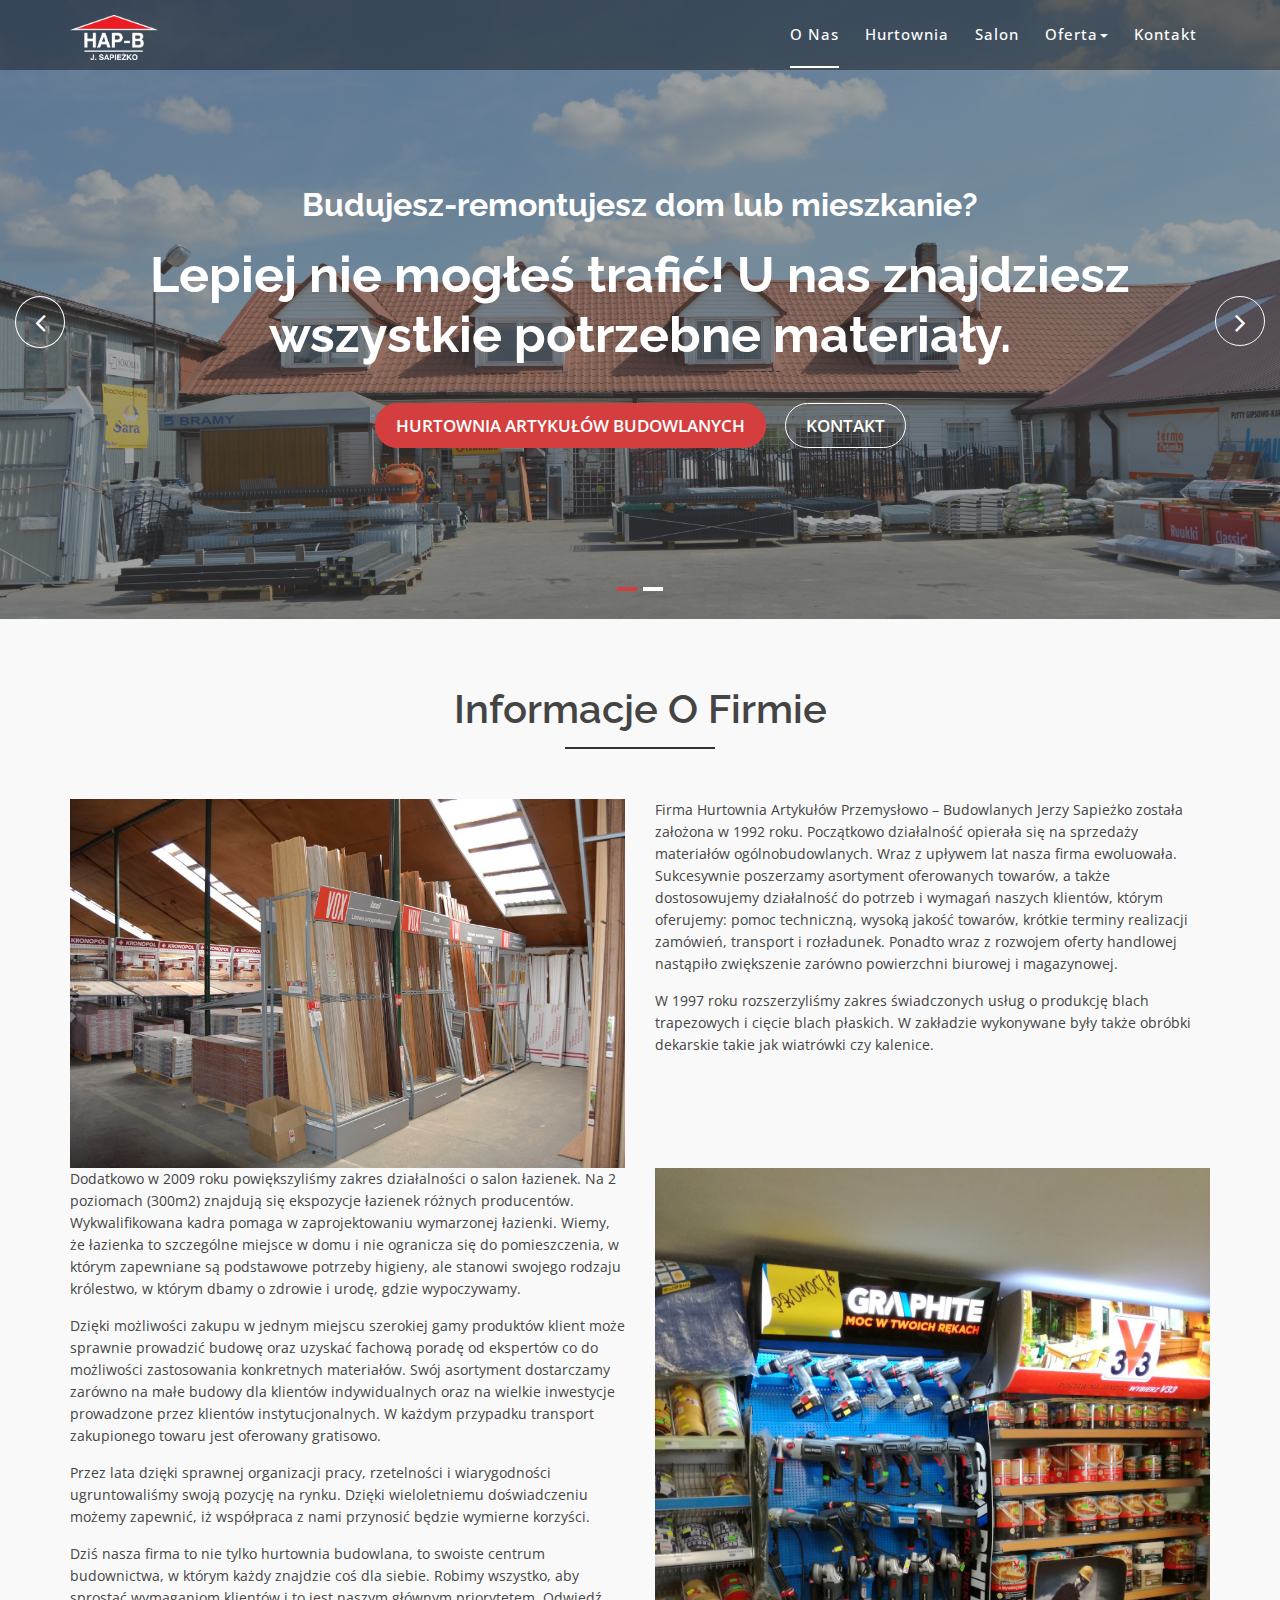
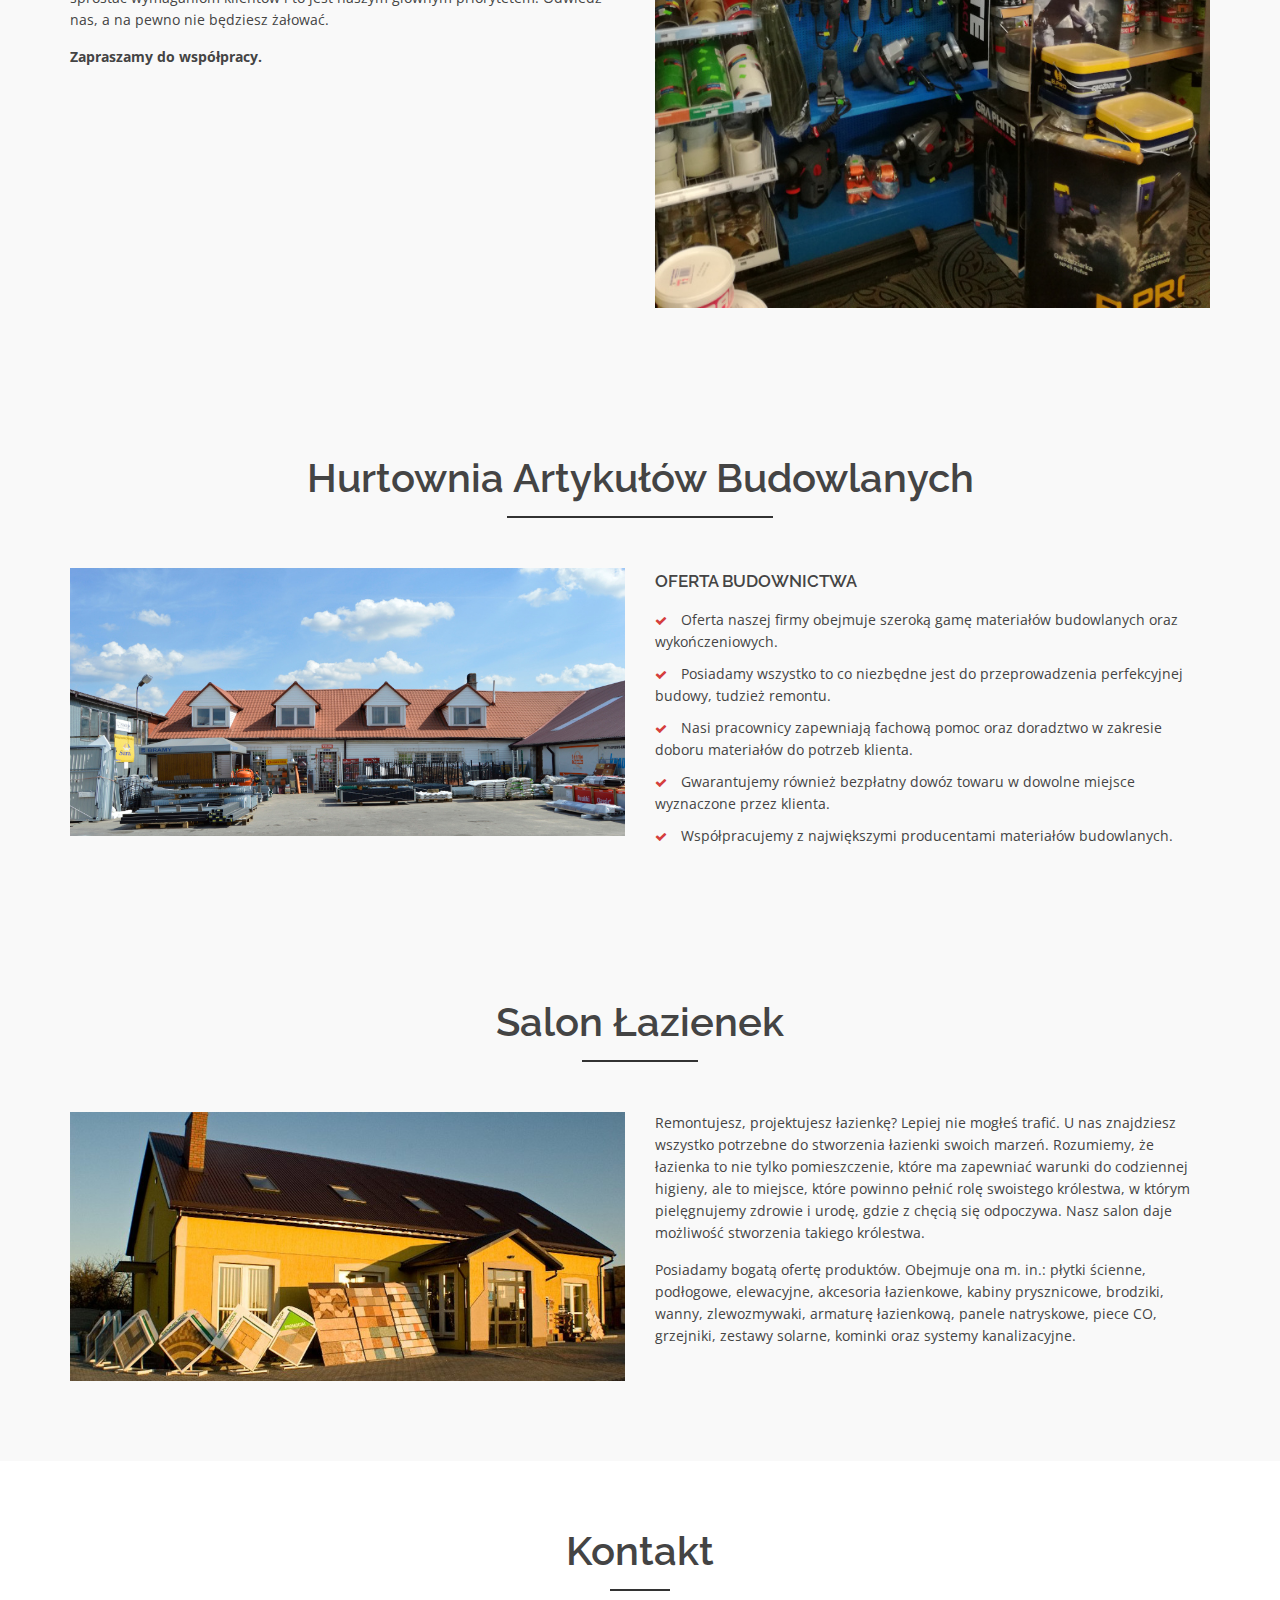
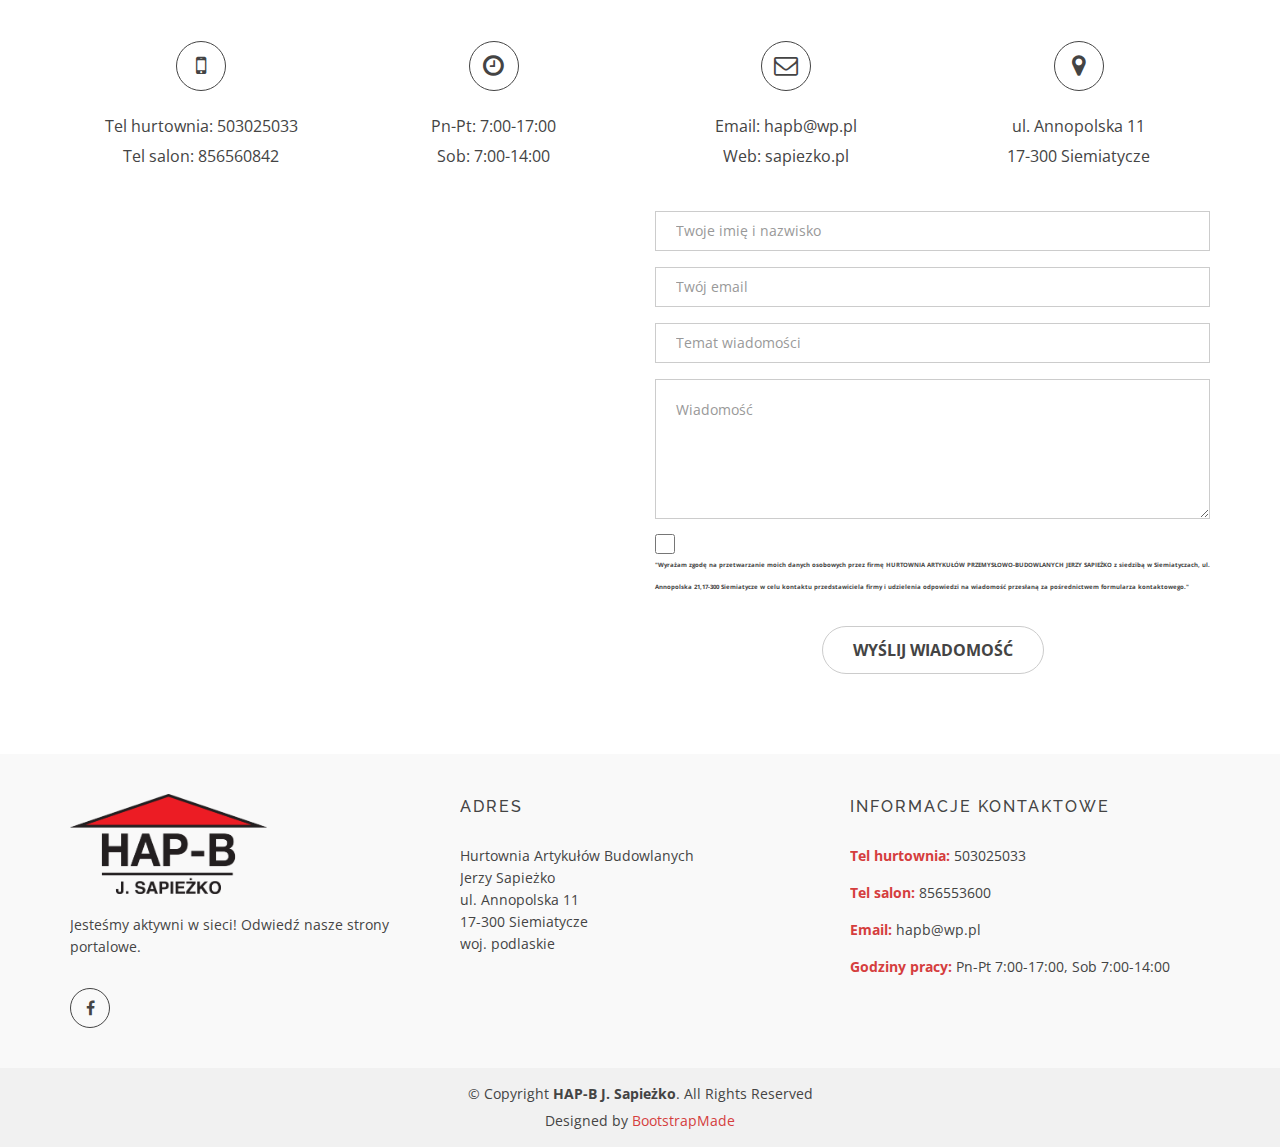
==== commit 6ebbc8d5: "Update the rodo content" ====
--- a/index.html
+++ b/index.html
@@ -125,7 +125,8 @@
                             </div>
                             <!-- layer 2 -->
                             <div class="layer-1-2 wow slideInUp" data-wow-duration="2s" data-wow-delay=".1s">
-                                <h1 class="title2">Lepiej nie mogłeś trafić! U nas znajdziesz wszystkie potrzebne materiały.</h1>
+                                <h1 class="title2">Lepiej nie mogłeś trafić! U nas znajdziesz wszystkie potrzebne
+                                    materiały.</h1>
                             </div>
                             <!-- layer 3 -->
                             <div class="layer-1-3 hidden-xs wow slideInUp" data-wow-duration="2s" data-wow-delay=".2s">
@@ -437,7 +438,8 @@
                     <div class="form contact-form">
                         <div id="sendmessage">Twoja wiadomość została wysłana. Dziękujemy za kontakt.</div>
                         <div id="errormessage"></div>
-                        <form action="https://piaggi.github.io/contactform/contactform.php" method="post" role="form" class="contactForm">
+                        <form action="https://piaggi.github.io/contactform/contactform.php" method="post" role="form"
+                              class="contactForm">
                             <div class="form-group">
                                 <input type="text" name="name" class="form-control" id="name"
                                        placeholder="Twoje imię i nazwisko" data-rule="minlen:4"
@@ -468,12 +470,10 @@
                                        data-msg="Proszę zaakceptować wymaganą zgodę..."/>
                                 <div class="validation"></div>
                                 <label class="form-check-label" for="contact-agreement" id="contact-agreement-label">"Wyrażam
-                                    zgodę na przetwarzanie
-                                    moich danych osobowych przez firmę HURTOWNIA ARTYKUŁÓW
+                                    zgodę na przetwarzanie moich danych osobowych przez firmę HURTOWNIA ARTYKUŁÓW
                                     PRZEMYSŁOWO-BUDOWLANYCH JERZY SAPIEŻKO z siedzibą w Siemiatyczach, ul. Annopolska
-                                    21,17-300 Siemiatycze w celu kontaktu przedstawiciela Spółki i udzielenia odpowiedzi
-                                    na
-                                    wiadomość przesłaną za pośrednictwem formularza kontaktowego."</label>
+                                    21,17-300 Siemiatycze w celu kontaktu przedstawiciela firmy i udzielenia odpowiedzi
+                                    na wiadomość przesłaną za pośrednictwem formularza kontaktowego."</label>
                             </div>
                             <div class="text-center">
                                 <button type="submit">Wyślij wiadomość</button>
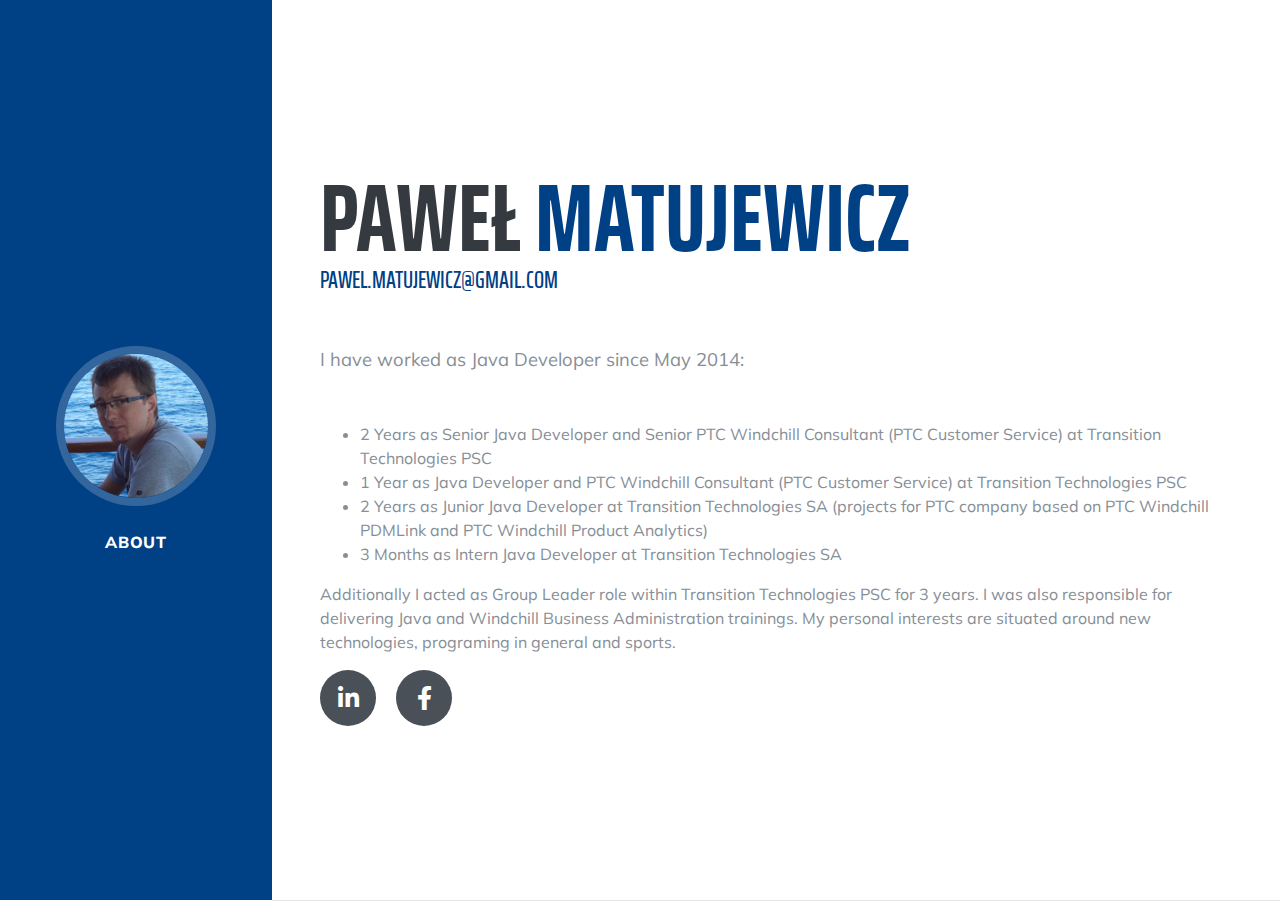
==== commit e905e0b6: "Initial resume page" ====
--- a/index.html
+++ b/index.html
@@ -1,589 +1,96 @@
-<!doctype html>
+<!DOCTYPE html>
 <html lang="en">
+
 <head>
-    <meta charset="utf-8">
-    <title>HAPB SAPIEŻKO SIEMIATYCZE - MATERIAŁY BUDOWLANE</title>
-    <meta content="width=device-width, initial-scale=1.0" name="viewport">
-    <meta content="artykuły budowlane, salon łazienek, materiały budowlane, sapieżko, Siemiatycze, materiały budowlane Siemiatycze, blacha, pokrycia dachowe, okna, drzwi, styropian, wełna, farby, mieszalnik farb Tikkurila, mieszalnik tynków Teromoogranika, producent blach trapezowych"
-          name="keywords">
-    <meta content="Salon łazienek oraz hurtownia artykułów przemysłowych Sapieżko Siemiatycze" name="description">
 
-    <!-- Favicons -->
-    <link href="img/favicon.png" rel="icon">
-    <link href="img/apple-touch-icon.png" rel="apple-touch-icon">
+  <meta charset="utf-8">
+  <meta name="viewport" content="width=device-width, initial-scale=1, shrink-to-fit=no">
+  <meta name="description" content="My resume.">
+  <meta name="author" content="Paweł Matujewicz">
 
-    <!-- Google Fonts -->
-    <link href="https://fonts.googleapis.com/css?family=Open+Sans:300,400,400i,600,700|Raleway:300,400,400i,500,500i,700,800,900"
-          rel="stylesheet">
+  <title>Paweł Matujewicz - Resume</title>
 
-    <!-- Bootstrap CSS File -->
-    <link href="lib/bootstrap/css/bootstrap.min.css" rel="stylesheet">
+  <!-- Bootstrap core CSS -->
+  <link href="vendor/bootstrap/css/bootstrap.min.css" rel="stylesheet">
 
-    <!-- Libraries CSS Files -->
-    <link href="lib/nivo-slider/css/nivo-slider.css" rel="stylesheet">
-    <link href="lib/owlcarousel/owl.carousel.css" rel="stylesheet">
-    <link href="lib/owlcarousel/owl.transitions.css" rel="stylesheet">
-    <link href="lib/font-awesome/css/font-awesome.min.css" rel="stylesheet">
-    <link href="lib/animate/animate.min.css" rel="stylesheet">
-    <link href="lib/venobox/venobox.css" rel="stylesheet">
+  <!-- Custom fonts for this template -->
+  <link href="https://fonts.googleapis.com/css?family=Saira+Extra+Condensed:500,700" rel="stylesheet">
+  <link href="https://fonts.googleapis.com/css?family=Muli:400,400i,800,800i" rel="stylesheet">
+  <link href="vendor/fontawesome-free/css/all.min.css" rel="stylesheet">
 
-    <!-- Nivo Slider Theme -->
-    <link href="css/nivo-slider-theme.css" rel="stylesheet">
+  <!-- Custom styles for this template -->
+  <link href="css/resume.css" rel="stylesheet">
 
-    <!-- Main Stylesheet File -->
-    <link href="css/style.css" rel="stylesheet">
-
-    <!-- Responsive Stylesheet File -->
-    <link href="css/responsive.css" rel="stylesheet">
-
-    <!-- =======================================================
-      Theme Name: eBusiness
-      Theme URL: https://bootstrapmade.com/ebusiness-bootstrap-corporate-template/
-      Author: BootstrapMade.com
-      License: https://bootstrapmade.com/license/
-    ======================================================= -->
 </head>
 
-<body data-spy="scroll" data-target="#navbar-example">
+<body id="page-top">
 
-<div id="preloader"></div>
+  <nav class="navbar navbar-expand-lg navbar-dark bg-primary fixed-top" id="sideNav">
+    <a class="navbar-brand js-scroll-trigger" href="#page-top">
+      <span class="d-block d-lg-none">Clarence Taylor</span>
+      <span class="d-none d-lg-block">
+        <img class="img-fluid img-profile rounded-circle mx-auto mb-2" src="img/profile.jpg" alt="">
+      </span>
+    </a>
+    <button class="navbar-toggler" type="button" data-toggle="collapse" data-target="#navbarSupportedContent" aria-controls="navbarSupportedContent" aria-expanded="false" aria-label="Toggle navigation">
+      <span class="navbar-toggler-icon"></span>
+    </button>
+    <div class="collapse navbar-collapse" id="navbarSupportedContent">
+      <ul class="navbar-nav">
+        <li class="nav-item">
+          <a class="nav-link js-scroll-trigger" href="#about">About</a>
+        </li>
+      </ul>
+    </div>
+  </nav>
 
-<header>
-    <!-- header-area start -->
-    <div id="sticker" class="header-area">
-        <div class="container">
-            <div class="row">
-                <div class="col-md-12 col-sm-12">
-                    <!-- Navigation -->
-                    <nav class="navbar navbar-default">
-                        <!-- Brand and toggle get grouped for better mobile display -->
-                        <div class="navbar-header">
-                            <button type="button" class="navbar-toggle collapsed" data-toggle="collapse"
-                                    data-target=".bs-example-navbar-collapse-1" aria-expanded="false">
-                                <span class="sr-only">Toggle navigation</span>
-                                <span class="icon-bar"></span>
-                                <span class="icon-bar"></span>
-                                <span class="icon-bar"></span>
-                            </button>
-                            <!-- Brand -->
-                            <a class="navbar-brand page-scroll sticky-logo" href="index.html">
-                                <img src="img/logo.png" alt="" title="" style="max-height:45px"></a>
-                        </div>
-                        <!-- Collect the nav links, forms, and other content for toggling -->
-                        <div class="collapse navbar-collapse main-menu bs-example-navbar-collapse-1"
-                             id="navbar-example">
-                            <ul class="nav navbar-nav navbar-right">
-                                <li class="active">
-                                    <a class="page-scroll" href="#about">O nas</a>
-                                </li>
-                                <li>
-                                    <a class="page-scroll" href="#hurt">Hurtownia</a>
-                                </li>
-                                <li>
-                                    <a class="page-scroll" href="#salon">Salon</a>
-                                </li>
-                                <li class="dropdown"><a href="#" class="dropdown-toggle"
-                                                        data-toggle="dropdown">Oferta<span class="caret"></span></a>
-                                    <ul class="dropdown-menu" role="menu">
-                                        <li><a href="okna-v.html#okna">Okna dachowe Velux</a></li>
-                                    </ul>
-                                </li>
-                                <li>
-                                    <a class="page-scroll" href="#contact">Kontakt</a>
-                                </li>
-                            </ul>
-                        </div>
-                        <!-- navbar-collapse -->
-                    </nav>
-                    <!-- END: Navigation -->
-                </div>
-            </div>
+  <div class="container-fluid p-0">
+
+    <section class="resume-section p-3 p-lg-5 d-flex align-items-center" id="about">
+      <div class="w-100">
+        <h1 class="mb-0">Paweł
+          <span class="text-primary">Matujewicz</span>
+        </h1>
+        <div class="subheading mb-5">
+          <a href="mailto:pawel.matujewicz@gmail.com">pawel.matujewicz@gmail.com</a>
         </div>
-    </div>
-    <!-- header-area end -->
-</header>
-<!-- header end -->
+        <p class="lead mb-5">I have worked as Java Developer since May 2014:
+		<ul>
+			<li>2 Years as Senior Java Developer and Senior PTC Windchill Consultant (PTC Customer Service) at Transition Technologies PSC </li>
+			<li>1 Year as Java Developer and PTC Windchill Consultant (PTC Customer Service) at Transition Technologies PSC</li>
+			<li>2 Years as Junior Java Developer at Transition Technologies SA (projects for PTC company based on PTC Windchill PDMLink and PTC Windchill Product Analytics)</li>
+			<li>3 Months as Intern Java Developer at Transition Technologies SA </li>
+		</ul>
+		Additionally I acted as Group Leader role within Transition Technologies PSC for 3 years. I was also responsible for delivering Java and Windchill Business Administration trainings.
+		My personal interests are situated around new technologies, programing in general and sports.
+		
+		</p>
+        <div class="social-icons">
+          <a href="https://www.linkedin.com/in/pawe%C5%82-matujewicz-540083187/">
+            <i class="fab fa-linkedin-in"></i>
+          </a>
+          <a href="https://www.facebook.com/profile.php?id=100000407858487">
+            <i class="fab fa-facebook-f"></i>
+          </a>
+        </div>
+      </div>
+    </section>
 
-<!-- Start Slider Area -->
-<div id="home" class="slider-area">
-    <div class="bend niceties preview-2">
-        <div id="ensign-nivoslider" class="slides">
-            <img src="img/slider/slider1.jpg" alt="" title="#slider-direction-1"/>
-            <img src="img/slider/slider2.jpg" alt="" title="#slider-direction-2"/>
-        </div>
-
-        <!-- direction 1 -->
-        <div id="slider-direction-1" class="slider-direction slider-one">
-            <div class="container">
-                <div class="row">
-                    <div class="col-md-12 col-sm-12 col-xs-12">
-                        <div class="slider-content">
-                            <!-- layer 1 -->
-                            <div class="layer-1-1 hidden-xs wow slideInDown" data-wow-duration="2s"
-                                 data-wow-delay=".2s">
-                                <h2 class="title1">Budujesz-remontujesz dom lub mieszkanie?</h2>
-                            </div>
-                            <!-- layer 2 -->
-                            <div class="layer-1-2 wow slideInUp" data-wow-duration="2s" data-wow-delay=".1s">
-                                <h1 class="title2">Lepiej nie mogłeś trafić! U nas znajdziesz wszystkie potrzebne
-                                    materiały.</h1>
-                            </div>
-                            <!-- layer 3 -->
-                            <div class="layer-1-3 hidden-xs wow slideInUp" data-wow-duration="2s" data-wow-delay=".2s">
-                                <a class="ready-btn right-btn page-scroll" href="#hurt">Hurtownia artykułów
-                                    budowlanych</a>
-                                <a class="ready-btn page-scroll" href="#contact">Kontakt</a>
-                            </div>
-                        </div>
-                    </div>
-                </div>
-            </div>
-        </div>
-
-        <!-- direction 2 -->
-        <div id="slider-direction-2" class="slider-direction slider-two">
-            <div class="container">
-                <div class="row">
-                    <div class="col-md-12 col-sm-12 col-xs-12">
-                        <div class="slider-content text-center">
-                            <!-- layer 1 -->
-                            <div class="layer-1-1 hidden-xs wow slideInUp" data-wow-duration="2s" data-wow-delay=".2s">
-                                <h2 class="title1">Remont łazienki?</h2>
-                            </div>
-                            <!-- layer 2 -->
-                            <div class="layer-1-2 wow slideInUp" data-wow-duration="2s" data-wow-delay=".1s">
-                                <h1 class="title2">Żaden problem z nami wyczarujesz przedsionek raju!</h1>
-                            </div>
-                            <!-- layer 3 -->
-                            <div class="layer-1-3 hidden-xs wow slideInUp" data-wow-duration="2s" data-wow-delay=".2s">
-                                <a class="ready-btn right-btn page-scroll" href="#salon">Salon łazienek</a>
-                                <a class="ready-btn page-scroll" href="#contact">Kontakt</a>
-                            </div>
-                        </div>
-                    </div>
-                </div>
-            </div>
-        </div>
-    </div>
-</div>
-<!-- End Slider Area -->
-
-<!-- Start About area -->
-<div id="about" class="about-area area-padding">
-    <div class="container">
-        <div class="row">
-            <div class="col-md-12 col-sm-12 col-xs-12">
-                <div class="section-headline text-center">
-                    <h2>Informacje o firmie</h2>
-                </div>
-            </div>
-        </div>
-        <div class="row">
-            <!-- single-well start-->
-            <div class="col-md-6 col-sm-6 col-xs-12">
-                <div class="well-left">
-                    <div class="single-well">
-                        <img src="img/about/1.jpg" alt="">
-                    </div>
-                </div>
-            </div>
-            <!-- single-well end-->
-            <div class="col-md-6 col-sm-6 col-xs-12">
-                <div class="well-middle">
-                    <div class="single-well">
-                        <p>
-                            Firma Hurtownia Artykułów Przemysłowo – Budowlanych Jerzy Sapieżko została założona w 1992
-                            roku. Początkowo działalność opierała się na sprzedaży materiałów ogólnobudowlanych.
-                            Wraz z upływem lat nasza firma
-                            ewoluowała. Sukcesywnie poszerzamy asortyment oferowanych towarów, a także dostosowujemy
-                            działalność do potrzeb i wymagań naszych klientów, którym oferujemy: pomoc techniczną,
-                            wysoką jakość towarów, krótkie terminy realizacji zamówień, transport i rozładunek. Ponadto
-                            wraz z rozwojem oferty handlowej nastąpiło zwiększenie zarówno powierzchni biurowej i
-                            magazynowej.
-                        </p>
-                        <p>
-                            W 1997 roku rozszerzyliśmy zakres świadczonych usług o produkcję blach trapezowych i cięcie
-                            blach płaskich. W zakładzie wykonywane były także obróbki dekarskie takie jak wiatrówki czy
-                            kalenice.
-                        </p>
-                    </div>
-                </div>
-            </div>
-            <!-- End col-->
-        </div>
-        <div class="row">
-            <!-- single-well start-->
-            <div class="col-md-6 col-sm-6 col-xs-12">
-                <div class="well-left">
-                    <div class="single-well">
-                        <p>
-                            Dodatkowo w 2009 roku powiększyliśmy zakres działalności o salon łazienek. Na 2 poziomach
-                            (300m2) znajdują się ekspozycje łazienek różnych producentów. Wykwalifikowana kadra pomaga w
-                            zaprojektowaniu wymarzonej łazienki. Wiemy, że łazienka to szczególne miejsce w domu i nie
-                            ogranicza się do pomieszczenia, w którym zapewniane są podstawowe potrzeby higieny, ale
-                            stanowi swojego rodzaju królestwo, w którym dbamy o zdrowie i urodę, gdzie wypoczywamy.
-                        </p>
-                        <p>
-                            Dzięki możliwości zakupu w jednym miejscu szerokiej gamy produktów klient może sprawnie
-                            prowadzić budowę oraz uzyskać fachową poradę od ekspertów co do możliwości zastosowania
-                            konkretnych materiałów. Swój asortyment dostarczamy zarówno na małe budowy dla klientów
-                            indywidualnych oraz na wielkie inwestycje prowadzone przez klientów instytucjonalnych. W
-                            każdym przypadku transport zakupionego towaru jest oferowany gratisowo.
-                        </p>
-                        <p>
-                            Przez lata dzięki sprawnej organizacji pracy, rzetelności i wiarygodności ugruntowaliśmy
-                            swoją pozycję na rynku. Dzięki wieloletniemu doświadczeniu możemy zapewnić, iż współpraca z
-                            nami przynosić będzie wymierne korzyści.
-                        </p>
-                        <p>
-                            Dziś nasza firma to nie tylko hurtownia budowlana, to swoiste centrum budownictwa, w którym
-                            każdy znajdzie coś dla siebie. Robimy wszystko, aby sprostać wymaganiom klientów i to jest
-                            naszym głównym priorytetem. Odwiedź nas, a na pewno nie będziesz żałować.
-                        </p>
-                        <p>
-                            <strong>Zapraszamy do współpracy.</strong>
-                        </p>
-                    </div>
-                </div>
-            </div>
-            <!-- single-well end-->
-            <div class="col-md-6 col-sm-6 col-xs-12">
-                <div class="well-middle">
-                    <div class="single-well">
-                        <img src="img/about/2.jpg" alt="">
-                    </div>
-                </div>
-            </div>
-            <!-- End col-->
-        </div>
-    </div>
-</div>
-<!-- End About area -->
-<!-- Start About area -->
-<div id="hurt" class="about-area area-padding">
-    <div class="container">
-        <div class="row">
-            <div class="col-md-12 col-sm-12 col-xs-12">
-                <div class="section-headline text-center">
-                    <h2>Hurtownia artykułów budowlanych</h2>
-                </div>
-            </div>
-        </div>
-        <div class="row">
-            <!-- single-well start-->
-            <div class="col-md-6 col-sm-6 col-xs-12">
-                <div class="well-left">
-                    <div class="single-well">
-                        <img src="img/hurt/1.jpg" alt="">
-                    </div>
-                </div>
-            </div>
-            <!-- single-well end-->
-            <div class="col-md-6 col-sm-6 col-xs-12">
-                <div class="well-middle">
-                    <div class="single-well">
-                        <h4 class="sec-head">Oferta budownictwa</h4>
-                        <ul>
-                            <li>
-                                <i class="fa fa-check"></i> Oferta naszej firmy obejmuje szeroką gamę materiałów
-                                budowlanych oraz wykończeniowych.
-                            </li>
-                            <li>
-                                <i class="fa fa-check"></i> Posiadamy wszystko to co niezbędne jest do przeprowadzenia
-                                perfekcyjnej budowy, tudzież remontu.
-                            </li>
-                            <li>
-                                <i class="fa fa-check"></i> Nasi pracownicy zapewniają fachową pomoc oraz doradztwo w
-                                zakresie doboru materiałów do potrzeb klienta.
-                            </li>
-                            <li>
-                                <i class="fa fa-check"></i> Gwarantujemy również bezpłatny dowóz towaru w dowolne
-                                miejsce wyznaczone przez klienta.
-                            </li>
-                            <li>
-                                <i class="fa fa-check"></i> Współpracujemy z największymi producentami materiałów
-                                budowlanych.
-                            </li>
-                        </ul>
-                    </div>
-                </div>
-            </div>
-            <!-- End col-->
-        </div>
-    </div>
-</div>
-<!-- End About area -->
-
-<!-- Start About area -->
-<div id="salon" class="about-area area-padding">
-    <div class="container">
-        <div class="row">
-            <div class="col-md-12 col-sm-12 col-xs-12">
-                <div class="section-headline text-center">
-                    <h2>Salon łazienek</h2>
-                </div>
-            </div>
-        </div>
-        <div class="row">
-            <!-- single-well start-->
-            <div class="col-md-6 col-sm-6 col-xs-12">
-                <div class="well-left">
-                    <div class="single-well">
-                        <img src="img/salon/1.jpg" alt="">
-                    </div>
-                </div>
-            </div>
-            <!-- single-well end-->
-            <div class="col-md-6 col-sm-6 col-xs-12">
-                <div class="well-middle">
-                    <div class="single-well">
-                        <p>
-                            Remontujesz, projektujesz łazienkę? Lepiej nie mogłeś trafić. U nas znajdziesz wszystko
-                            potrzebne do stworzenia łazienki swoich marzeń. Rozumiemy, że łazienka to nie tylko
-                            pomieszczenie, które ma zapewniać warunki do codziennej higieny, ale to miejsce, które
-                            powinno pełnić rolę swoistego królestwa, w którym pielęgnujemy zdrowie i urodę, gdzie z
-                            chęcią się odpoczywa. Nasz salon daje możliwość stworzenia takiego królestwa.
-                        </p>
-                        <p>
-                            Posiadamy bogatą ofertę produktów. Obejmuje ona m. in.: płytki ścienne, podłogowe,
-                            elewacyjne, akcesoria łazienkowe, kabiny prysznicowe, brodziki, wanny, zlewozmywaki,
-                            armaturę łazienkową, panele natryskowe, piece CO, grzejniki, zestawy solarne, kominki oraz
-                            systemy kanalizacyjne.
-                        </p>
-                    </div>
-                </div>
-            </div>
-            <!-- End col-->
-        </div>
-    </div>
-</div>
-<!-- End About area -->
+    <hr class="m-0">
 
 
-<!-- Start contact Area -->
-<div id="contact" class="contact-area">
-    <div class="contact-inner area-padding">
-        <div class="contact-overly"></div>
-        <div class="container ">
-            <div class="row">
-                <div class="col-md-12 col-sm-12 col-xs-12">
-                    <div class="section-headline text-center">
-                        <h2>Kontakt</h2>
-                    </div>
-                </div>
-            </div>
-            <div class="row">
-                <!-- Start contact icon column -->
-                <div class="col-md-3 col-sm-3 col-xs-12">
-                    <div class="contact-icon text-center">
-                        <div class="single-icon">
-                            <i class="fa fa-mobile"></i>
-                            <p>
-                                Tel hurtownia: 503025033<br/>
-                                Tel salon: 856560842
-                            </p>
-                        </div>
-                    </div>
-                </div>
-                <!-- Start contact icon column -->
-                <div class="col-md-3 col-sm-3 col-xs-12">
-                    <div class="contact-icon text-center">
-                        <div class="single-icon">
-                            <i class="fa fa-clock-o"></i>
-                            <p>
-                                Pn-Pt: 7:00-17:00 <br/>
-                                Sob: 7:00-14:00
-                            </p>
-                        </div>
-                    </div>
-                </div>
-                <!-- Start contact icon column -->
-                <div class="col-md-3 col-sm-3 col-xs-12">
-                    <div class="contact-icon text-center">
-                        <div class="single-icon">
-                            <i class="fa fa-envelope-o"></i>
-                            <p>
-                                Email: hapb@wp.pl<br>
-                                <span>Web: sapiezko.pl</span>
-                            </p>
-                        </div>
-                    </div>
-                </div>
-                <!-- Start contact icon column -->
-                <div class="col-md-3 col-sm-3 col-xs-12">
-                    <div class="contact-icon text-center">
-                        <div class="single-icon">
-                            <i class="fa fa-map-marker"></i>
-                            <p>
-                                ul. Annopolska 11<br/>
-                                17-300 Siemiatycze<br/>
-                            </p>
-                        </div>
-                    </div>
-                </div>
-            </div>
-            <div class="row">
+  </div>
 
-                <!-- Start Google Map -->
-                <div class="col-md-6 col-sm-6 col-xs-12">
-                    <!-- Start Map -->
-                    <iframe src="https://www.google.com/maps/embed?pb=!1m14!1m8!1m3!1d9734.505382783633!2d22.8646119!3d52.4134479!3m2!1i1024!2i768!4f13.1!3m3!1m2!1s0x0%3A0xd86c5af7de932f44!2sSapie%C5%BCko%20Hurtownia%20Materia%C5%82y%20Budowlane%20Blacha%20Pokrycia%20dachowe%20Okna%20Drzwi%20Styropian%20We%C5%82na%20Farby!5e0!3m2!1spl!2spl!4v1574801900181!5m2!1spl!2spl"
-                            width="100%" height="380" frameborder="0" style="border:0" allowfullscreen></iframe>
-                    <!-- End Map -->
-                </div>
-                <!-- End Google Map -->
+  <!-- Bootstrap core JavaScript -->
+  <script src="vendor/jquery/jquery.min.js"></script>
+  <script src="vendor/bootstrap/js/bootstrap.bundle.min.js"></script>
 
-                <!-- Start  contact -->
-                <div class="col-md-6 col-sm-6 col-xs-12">
-                    <div class="form contact-form">
-                        <div id="sendmessage">Twoja wiadomość została wysłana. Dziękujemy za kontakt.</div>
-                        <div id="errormessage"></div>
-                        <form action="https://piaggi.github.io/contactform/contactform.php" method="post" role="form"
-                              class="contactForm">
-                            <div class="form-group">
-                                <input type="text" name="name" class="form-control" id="name"
-                                       placeholder="Twoje imię i nazwisko" data-rule="minlen:4"
-                                       data-msg="Proszę wprowadź imię zawierające co najmniej 4 znaki..."/>
-                                <div class="validation"></div>
-                            </div>
-                            <div class="form-group">
-                                <input type="email" class="form-control" name="email" id="email"
-                                       placeholder="Twój email" data-rule="email"
-                                       data-msg="Proszę wprowadź prawidłowy adres email..."/>
-                                <div class="validation"></div>
-                            </div>
-                            <div class="form-group">
-                                <input type="text" class="form-control" name="subject" id="subject"
-                                       placeholder="Temat wiadomości" data-rule="minlen:10"
-                                       data-msg="Proszę wprowadź temat składający się co najmniej z 10 znaków..."/>
-                                <div class="validation"></div>
-                            </div>
-                            <div class="form-group">
-                                <textarea class="form-control" name="message" rows="5" data-rule="required"
-                                          data-msg="Proszę napisz coś do nas, nie zostawiaj pola pustego..."
-                                          placeholder="Wiadomość"></textarea>
-                                <div class="validation"></div>
-                            </div>
-                            <div class="form-group">
-                                <input type="checkbox" class="form-control" name="contact-agreement"
-                                       id="contact-agreement" data-rule="checked"
-                                       data-msg="Proszę zaakceptować wymaganą zgodę..."/>
-                                <div class="validation"></div>
-                                <label class="form-check-label" for="contact-agreement" id="contact-agreement-label">"Wyrażam
-                                    zgodę na przetwarzanie moich danych osobowych przez firmę HURTOWNIA ARTYKUŁÓW
-                                    PRZEMYSŁOWO-BUDOWLANYCH JERZY SAPIEŻKO z siedzibą w Siemiatyczach, ul. Annopolska
-                                    21,17-300 Siemiatycze w celu kontaktu przedstawiciela firmy i udzielenia odpowiedzi
-                                    na wiadomość przesłaną za pośrednictwem formularza kontaktowego."</label>
-                            </div>
-                            <div class="text-center">
-                                <button type="submit">Wyślij wiadomość</button>
-                            </div>
-                        </form>
-                    </div>
-                </div>
-                <!-- End Left contact -->
-            </div>
-        </div>
-    </div>
-</div>
-<!-- End Contact Area -->
+  <!-- Plugin JavaScript -->
+  <script src="vendor/jquery-easing/jquery.easing.min.js"></script>
 
-<!-- Start Footer bottom Area -->
-<footer>
-    <div class="footer-area">
-        <div class="container">
-            <div class="row">
-                <div class="col-md-4 col-sm-4 col-xs-12">
-                    <div class="footer-content">
-                        <div class="footer-head">
-                            <div class="footer-logo">
-                                <img src="img/logo-footer.png" alt="" title="" style="max-height:100px"></a>
-                            </div>
-                            <p>Jesteśmy aktywni w sieci! Odwiedź nasze strony portalowe.</p>
-                            <div class="footer-icons">
-                                <ul>
-                                    <li>
-                                        <a href="https://www.facebook.com/hurtowniaSapiezko/"><i
-                                                class="fa fa-facebook"></i></a>
-                                    </li>
-                                </ul>
-                            </div>
-                        </div>
-                    </div>
-                </div>
-                <!-- end single footer -->
-                <div class="col-md-4 col-sm-4 col-xs-12">
-                    <div class="footer-content">
-                        <div class="footer-head">
-                            <h4>Adres</h4>
-                            <p>Hurtownia Artykułów Budowlanych <br/>
-                                Jerzy Sapieżko<br/>
-                                ul. Annopolska 11<br/>
-                                17-300 Siemiatycze<br/>
-                                woj. podlaskie</p>
-                        </div>
-                    </div>
-                </div>
-                <!-- end single footer -->
-                <div class="col-md-4 col-sm-4 col-xs-12">
-                    <div class="footer-content">
-                        <div class="footer-head">
-                            <h4>Informacje kontaktowe</h4>
-                            <div class="footer-contacts">
-                                <p><span>Tel hurtownia:</span> 503025033<br/>
-                                <p><span>Tel salon:</span> 856553600<br/>
-                                <p><span>Email:</span> hapb@wp.pl<br/>
-                                <p><span>Godziny pracy:</span> Pn-Pt 7:00-17:00, Sob 7:00-14:00</p>
-                            </div>
-                        </div>
-                    </div>
-                </div>
-            </div>
-        </div>
-    </div>
-    <div class="footer-area-bottom">
-        <div class="container">
-            <div class="row">
-                <div class="col-md-12 col-sm-12 col-xs-12">
-                    <div class="copyright text-center">
-                        <p>
-                            &copy; Copyright <strong>HAP-B J. Sapieżko</strong>. All Rights Reserved
-                        </p>
-                    </div>
-                    <div class="credits">
-                        <!--
-                          All the links in the footer should remain intact.
-                          You can delete the links only if you purchased the pro version.
-                          Licensing information: https://bootstrapmade.com/license/
-                          Purchase the pro version with working PHP/AJAX contact form: https://bootstrapmade.com/buy/?theme=eBusiness
-                        -->
-                        Designed by <a href="https://bootstrapmade.com/">BootstrapMade</a>
-                    </div>
-                </div>
-            </div>
-        </div>
-    </div>
-</footer>
+  <!-- Custom scripts for this template -->
+  <script src="js/resume.min.js"></script>
 
-<a href="#" class="back-to-top"><i class="fa fa-chevron-up"></i></a>
-
-<!-- JavaScript Libraries -->
-<script src="lib/jquery/jquery.min.js"></script>
-<script src="lib/bootstrap/js/bootstrap.min.js"></script>
-<script src="lib/owlcarousel/owl.carousel.min.js"></script>
-<script src="lib/venobox/venobox.min.js"></script>
-<script src="lib/knob/jquery.knob.js"></script>
-<script src="lib/wow/wow.min.js"></script>
-<script src="lib/parallax/parallax.js"></script>
-<script src="lib/easing/easing.min.js"></script>
-<script src="lib/nivo-slider/js/jquery.nivo.slider.js" type="text/javascript"></script>
-<script src="lib/appear/jquery.appear.js"></script>
-<script src="lib/isotope/isotope.pkgd.min.js"></script>
-
-<!-- Contact Form JavaScript File -->
-<script src="contactform/contactform.js"></script>
-
-<script src="js/main.js"></script>
 </body>
 
 </html>
--- a/vendor/fontawesome-free/css/all.min.css
+++ b/vendor/fontawesome-free/css/all.min.css
@@ -0,0 +1,5 @@
+/*!
+ * Font Awesome Free 5.10.2 by @fontawesome - https://fontawesome.com
+ * License - https://fontawesome.com/license/free (Icons: CC BY 4.0, Fonts: SIL OFL 1.1, Code: MIT License)
+ */
+.fa,.fab,.fad,.fal,.far,.fas{-moz-osx-font-smoothing:grayscale;-webkit-font-smoothing:antialiased;display:inline-block;font-style:normal;font-variant:normal;text-rendering:auto;line-height:1}.fa-lg{font-size:1.33333em;line-height:.75em;vertical-align:-.0667em}.fa-xs{font-size:.75em}.fa-sm{font-size:.875em}.fa-1x{font-size:1em}.fa-2x{font-size:2em}.fa-3x{font-size:3em}.fa-4x{font-size:4em}.fa-5x{font-size:5em}.fa-6x{font-size:6em}.fa-7x{font-size:7em}.fa-8x{font-size:8em}.fa-9x{font-size:9em}.fa-10x{font-size:10em}.fa-fw{text-align:center;width:1.25em}.fa-ul{list-style-type:none;margin-left:2.5em;padding-left:0}.fa-ul>li{position:relative}.fa-li{left:-2em;position:absolute;text-align:center;width:2em;line-height:inherit}.fa-border{border:.08em solid #eee;border-radius:.1em;padding:.2em .25em .15em}.fa-pull-left{float:left}.fa-pull-right{float:right}.fa.fa-pull-left,.fab.fa-pull-left,.fal.fa-pull-left,.far.fa-pull-left,.fas.fa-pull-left{margin-right:.3em}.fa.fa-pull-right,.fab.fa-pull-right,.fal.fa-pull-right,.far.fa-pull-right,.fas.fa-pull-right{margin-left:.3em}.fa-spin{-webkit-animation:fa-spin 2s linear infinite;animation:fa-spin 2s linear infinite}.fa-pulse{-webkit-animation:fa-spin 1s steps(8) infinite;animation:fa-spin 1s steps(8) infinite}@-webkit-keyframes fa-spin{0%{-webkit-transform:rotate(0deg);transform:rotate(0deg)}to{-webkit-transform:rotate(1turn);transform:rotate(1turn)}}@keyframes fa-spin{0%{-webkit-transform:rotate(0deg);transform:rotate(0deg)}to{-webkit-transform:rotate(1turn);transform:rotate(1turn)}}.fa-rotate-90{-ms-filter:"progid:DXImageTransform.Microsoft.BasicImage(rotation=1)";-webkit-transform:rotate(90deg);transform:rotate(90deg)}.fa-rotate-180{-ms-filter:"progid:DXImageTransform.Microsoft.BasicImage(rotation=2)";-webkit-transform:rotate(180deg);transform:rotate(180deg)}.fa-rotate-270{-ms-filter:"progid:DXImageTransform.Microsoft.BasicImage(rotation=3)";-webkit-transform:rotate(270deg);transform:rotate(270deg)}.fa-flip-horizontal{-ms-filter:"progid:DXImageTransform.Microsoft.BasicImage(rotation=0, mirror=1)";-webkit-transform:scaleX(-1);transform:scaleX(-1)}.fa-flip-vertical{-webkit-transform:scaleY(-1);transform:scaleY(-1)}.fa-flip-both,.fa-flip-horizontal.fa-flip-vertical,.fa-flip-vertical{-ms-filter:"progid:DXImageTransform.Microsoft.BasicImage(rotation=2, mirror=1)"}.fa-flip-both,.fa-flip-horizontal.fa-flip-vertical{-webkit-transform:scale(-1);transform:scale(-1)}:root .fa-flip-both,:root .fa-flip-horizontal,:root .fa-flip-vertical,:root .fa-rotate-90,:root .fa-rotate-180,:root .fa-rotate-270{-webkit-filter:none;filter:none}.fa-stack{display:inline-block;height:2em;line-height:2em;position:relative;vertical-align:middle;width:2.5em}.fa-stack-1x,.fa-stack-2x{left:0;position:absolute;text-align:center;width:100%}.fa-stack-1x{line-height:inherit}.fa-stack-2x{font-size:2em}.fa-inverse{color:#fff}.fa-500px:before{content:"\f26e"}.fa-accessible-icon:before{content:"\f368"}.fa-accusoft:before{content:"\f369"}.fa-acquisitions-incorporated:before{content:"\f6af"}.fa-ad:before{content:"\f641"}.fa-address-book:before{content:"\f2b9"}.fa-address-card:before{content:"\f2bb"}.fa-adjust:before{content:"\f042"}.fa-adn:before{content:"\f170"}.fa-adobe:before{content:"\f778"}.fa-adversal:before{content:"\f36a"}.fa-affiliatetheme:before{content:"\f36b"}.fa-air-freshener:before{content:"\f5d0"}.fa-airbnb:before{content:"\f834"}.fa-algolia:before{content:"\f36c"}.fa-align-center:before{content:"\f037"}.fa-align-justify:before{content:"\f039"}.fa-align-left:before{content:"\f036"}.fa-align-right:before{content:"\f038"}.fa-alipay:before{content:"\f642"}.fa-allergies:before{content:"\f461"}.fa-amazon:before{content:"\f270"}.fa-amazon-pay:before{content:"\f42c"}.fa-ambulance:before{content:"\f0f9"}.fa-american-sign-language-interpreting:before{content:"\f2a3"}.fa-amilia:before{content:"\f36d"}.fa-anchor:before{content:"\f13d"}.fa-android:before{content:"\f17b"}.fa-angellist:before{content:"\f209"}.fa-angle-double-down:before{content:"\f103"}.fa-angle-double-left:before{content:"\f100"}.fa-angle-double-right:before{content:"\f101"}.fa-angle-double-up:before{content:"\f102"}.fa-angle-down:before{content:"\f107"}.fa-angle-left:before{content:"\f104"}.fa-angle-right:before{content:"\f105"}.fa-angle-up:before{content:"\f106"}.fa-angry:before{content:"\f556"}.fa-angrycreative:before{content:"\f36e"}.fa-angular:before{content:"\f420"}.fa-ankh:before{content:"\f644"}.fa-app-store:before{content:"\f36f"}.fa-app-store-ios:before{content:"\f370"}.fa-apper:before{content:"\f371"}.fa-apple:before{content:"\f179"}.fa-apple-alt:before{content:"\f5d1"}.fa-apple-pay:before{content:"\f415"}.fa-archive:before{content:"\f187"}.fa-archway:before{content:"\f557"}.fa-arrow-alt-circle-down:before{content:"\f358"}.fa-arrow-alt-circle-left:before{content:"\f359"}.fa-arrow-alt-circle-right:before{content:"\f35a"}.fa-arrow-alt-circle-up:before{content:"\f35b"}.fa-arrow-circle-down:before{content:"\f0ab"}.fa-arrow-circle-left:before{content:"\f0a8"}.fa-arrow-circle-right:before{content:"\f0a9"}.fa-arrow-circle-up:before{content:"\f0aa"}.fa-arrow-down:before{content:"\f063"}.fa-arrow-left:before{content:"\f060"}.fa-arrow-right:before{content:"\f061"}.fa-arrow-up:before{content:"\f062"}.fa-arrows-alt:before{content:"\f0b2"}.fa-arrows-alt-h:before{content:"\f337"}.fa-arrows-alt-v:before{content:"\f338"}.fa-artstation:before{content:"\f77a"}.fa-assistive-listening-systems:before{content:"\f2a2"}.fa-asterisk:before{content:"\f069"}.fa-asymmetrik:before{content:"\f372"}.fa-at:before{content:"\f1fa"}.fa-atlas:before{content:"\f558"}.fa-atlassian:before{content:"\f77b"}.fa-atom:before{content:"\f5d2"}.fa-audible:before{content:"\f373"}.fa-audio-description:before{content:"\f29e"}.fa-autoprefixer:before{content:"\f41c"}.fa-avianex:before{content:"\f374"}.fa-aviato:before{content:"\f421"}.fa-award:before{content:"\f559"}.fa-aws:before{content:"\f375"}.fa-baby:before{content:"\f77c"}.fa-baby-carriage:before{content:"\f77d"}.fa-backspace:before{content:"\f55a"}.fa-backward:before{content:"\f04a"}.fa-bacon:before{content:"\f7e5"}.fa-balance-scale:before{content:"\f24e"}.fa-balance-scale-left:before{content:"\f515"}.fa-balance-scale-right:before{content:"\f516"}.fa-ban:before{content:"\f05e"}.fa-band-aid:before{content:"\f462"}.fa-bandcamp:before{content:"\f2d5"}.fa-barcode:before{content:"\f02a"}.fa-bars:before{content:"\f0c9"}.fa-baseball-ball:before{content:"\f433"}.fa-basketball-ball:before{content:"\f434"}.fa-bath:before{content:"\f2cd"}.fa-battery-empty:before{content:"\f244"}.fa-battery-full:before{content:"\f240"}.fa-battery-half:before{content:"\f242"}.fa-battery-quarter:before{content:"\f243"}.fa-battery-three-quarters:before{content:"\f241"}.fa-battle-net:before{content:"\f835"}.fa-bed:before{content:"\f236"}.fa-beer:before{content:"\f0fc"}.fa-behance:before{content:"\f1b4"}.fa-behance-square:before{content:"\f1b5"}.fa-bell:before{content:"\f0f3"}.fa-bell-slash:before{content:"\f1f6"}.fa-bezier-curve:before{content:"\f55b"}.fa-bible:before{content:"\f647"}.fa-bicycle:before{content:"\f206"}.fa-biking:before{content:"\f84a"}.fa-bimobject:before{content:"\f378"}.fa-binoculars:before{content:"\f1e5"}.fa-biohazard:before{content:"\f780"}.fa-birthday-cake:before{content:"\f1fd"}.fa-bitbucket:before{content:"\f171"}.fa-bitcoin:before{content:"\f379"}.fa-bity:before{content:"\f37a"}.fa-black-tie:before{content:"\f27e"}.fa-blackberry:before{content:"\f37b"}.fa-blender:before{content:"\f517"}.fa-blender-phone:before{content:"\f6b6"}.fa-blind:before{content:"\f29d"}.fa-blog:before{content:"\f781"}.fa-blogger:before{content:"\f37c"}.fa-blogger-b:before{content:"\f37d"}.fa-bluetooth:before{content:"\f293"}.fa-bluetooth-b:before{content:"\f294"}.fa-bold:before{content:"\f032"}.fa-bolt:before{content:"\f0e7"}.fa-bomb:before{content:"\f1e2"}.fa-bone:before{content:"\f5d7"}.fa-bong:before{content:"\f55c"}.fa-book:before{content:"\f02d"}.fa-book-dead:before{content:"\f6b7"}.fa-book-medical:before{content:"\f7e6"}.fa-book-open:before{content:"\f518"}.fa-book-reader:before{content:"\f5da"}.fa-bookmark:before{content:"\f02e"}.fa-bootstrap:before{content:"\f836"}.fa-border-all:before{content:"\f84c"}.fa-border-none:before{content:"\f850"}.fa-border-style:before{content:"\f853"}.fa-bowling-ball:before{content:"\f436"}.fa-box:before{content:"\f466"}.fa-box-open:before{content:"\f49e"}.fa-boxes:before{content:"\f468"}.fa-braille:before{content:"\f2a1"}.fa-brain:before{content:"\f5dc"}.fa-bread-slice:before{content:"\f7ec"}.fa-briefcase:before{content:"\f0b1"}.fa-briefcase-medical:before{content:"\f469"}.fa-broadcast-tower:before{content:"\f519"}.fa-broom:before{content:"\f51a"}.fa-brush:before{content:"\f55d"}.fa-btc:before{content:"\f15a"}.fa-buffer:before{content:"\f837"}.fa-bug:before{content:"\f188"}.fa-building:before{content:"\f1ad"}.fa-bullhorn:before{content:"\f0a1"}.fa-bullseye:before{content:"\f140"}.fa-burn:before{content:"\f46a"}.fa-buromobelexperte:before{content:"\f37f"}.fa-bus:before{content:"\f207"}.fa-bus-alt:before{content:"\f55e"}.fa-business-time:before{content:"\f64a"}.fa-buysellads:before{content:"\f20d"}.fa-calculator:before{content:"\f1ec"}.fa-calendar:before{content:"\f133"}.fa-calendar-alt:before{content:"\f073"}.fa-calendar-check:before{content:"\f274"}.fa-calendar-day:before{content:"\f783"}.fa-calendar-minus:before{content:"\f272"}.fa-calendar-plus:before{content:"\f271"}.fa-calendar-times:before{content:"\f273"}.fa-calendar-week:before{content:"\f784"}.fa-camera:before{content:"\f030"}.fa-camera-retro:before{content:"\f083"}.fa-campground:before{content:"\f6bb"}.fa-canadian-maple-leaf:before{content:"\f785"}.fa-candy-cane:before{content:"\f786"}.fa-cannabis:before{content:"\f55f"}.fa-capsules:before{content:"\f46b"}.fa-car:before{content:"\f1b9"}.fa-car-alt:before{content:"\f5de"}.fa-car-battery:before{content:"\f5df"}.fa-car-crash:before{content:"\f5e1"}.fa-car-side:before{content:"\f5e4"}.fa-caret-down:before{content:"\f0d7"}.fa-caret-left:before{content:"\f0d9"}.fa-caret-right:before{content:"\f0da"}.fa-caret-square-down:before{content:"\f150"}.fa-caret-square-left:before{content:"\f191"}.fa-caret-square-right:before{content:"\f152"}.fa-caret-square-up:before{content:"\f151"}.fa-caret-up:before{content:"\f0d8"}.fa-carrot:before{content:"\f787"}.fa-cart-arrow-down:before{content:"\f218"}.fa-cart-plus:before{content:"\f217"}.fa-cash-register:before{content:"\f788"}.fa-cat:before{content:"\f6be"}.fa-cc-amazon-pay:before{content:"\f42d"}.fa-cc-amex:before{content:"\f1f3"}.fa-cc-apple-pay:before{content:"\f416"}.fa-cc-diners-club:before{content:"\f24c"}.fa-cc-discover:before{content:"\f1f2"}.fa-cc-jcb:before{content:"\f24b"}.fa-cc-mastercard:before{content:"\f1f1"}.fa-cc-paypal:before{content:"\f1f4"}.fa-cc-stripe:before{content:"\f1f5"}.fa-cc-visa:before{content:"\f1f0"}.fa-centercode:before{content:"\f380"}.fa-centos:before{content:"\f789"}.fa-certificate:before{content:"\f0a3"}.fa-chair:before{content:"\f6c0"}.fa-chalkboard:before{content:"\f51b"}.fa-chalkboard-teacher:before{content:"\f51c"}.fa-charging-station:before{content:"\f5e7"}.fa-chart-area:before{content:"\f1fe"}.fa-chart-bar:before{content:"\f080"}.fa-chart-line:before{content:"\f201"}.fa-chart-pie:before{content:"\f200"}.fa-check:before{content:"\f00c"}.fa-check-circle:before{content:"\f058"}.fa-check-double:before{content:"\f560"}.fa-check-square:before{content:"\f14a"}.fa-cheese:before{content:"\f7ef"}.fa-chess:before{content:"\f439"}.fa-chess-bishop:before{content:"\f43a"}.fa-chess-board:before{content:"\f43c"}.fa-chess-king:before{content:"\f43f"}.fa-chess-knight:before{content:"\f441"}.fa-chess-pawn:before{content:"\f443"}.fa-chess-queen:before{content:"\f445"}.fa-chess-rook:before{content:"\f447"}.fa-chevron-circle-down:before{content:"\f13a"}.fa-chevron-circle-left:before{content:"\f137"}.fa-chevron-circle-right:before{content:"\f138"}.fa-chevron-circle-up:before{content:"\f139"}.fa-chevron-down:before{content:"\f078"}.fa-chevron-left:before{content:"\f053"}.fa-chevron-right:before{content:"\f054"}.fa-chevron-up:before{content:"\f077"}.fa-child:before{content:"\f1ae"}.fa-chrome:before{content:"\f268"}.fa-chromecast:before{content:"\f838"}.fa-church:before{content:"\f51d"}.fa-circle:before{content:"\f111"}.fa-circle-notch:before{content:"\f1ce"}.fa-city:before{content:"\f64f"}.fa-clinic-medical:before{content:"\f7f2"}.fa-clipboard:before{content:"\f328"}.fa-clipboard-check:before{content:"\f46c"}.fa-clipboard-list:before{content:"\f46d"}.fa-clock:before{content:"\f017"}.fa-clone:before{content:"\f24d"}.fa-closed-captioning:before{content:"\f20a"}.fa-cloud:before{content:"\f0c2"}.fa-cloud-download-alt:before{content:"\f381"}.fa-cloud-meatball:before{content:"\f73b"}.fa-cloud-moon:before{content:"\f6c3"}.fa-cloud-moon-rain:before{content:"\f73c"}.fa-cloud-rain:before{content:"\f73d"}.fa-cloud-showers-heavy:before{content:"\f740"}.fa-cloud-sun:before{content:"\f6c4"}.fa-cloud-sun-rain:before{content:"\f743"}.fa-cloud-upload-alt:before{content:"\f382"}.fa-cloudscale:before{content:"\f383"}.fa-cloudsmith:before{content:"\f384"}.fa-cloudversify:before{content:"\f385"}.fa-cocktail:before{content:"\f561"}.fa-code:before{content:"\f121"}.fa-code-branch:before{content:"\f126"}.fa-codepen:before{content:"\f1cb"}.fa-codiepie:before{content:"\f284"}.fa-coffee:before{content:"\f0f4"}.fa-cog:before{content:"\f013"}.fa-cogs:before{content:"\f085"}.fa-coins:before{content:"\f51e"}.fa-columns:before{content:"\f0db"}.fa-comment:before{content:"\f075"}.fa-comment-alt:before{content:"\f27a"}.fa-comment-dollar:before{content:"\f651"}.fa-comment-dots:before{content:"\f4ad"}.fa-comment-medical:before{content:"\f7f5"}.fa-comment-slash:before{content:"\f4b3"}.fa-comments:before{content:"\f086"}.fa-comments-dollar:before{content:"\f653"}.fa-compact-disc:before{content:"\f51f"}.fa-compass:before{content:"\f14e"}.fa-compress:before{content:"\f066"}.fa-compress-arrows-alt:before{content:"\f78c"}.fa-concierge-bell:before{content:"\f562"}.fa-confluence:before{content:"\f78d"}.fa-connectdevelop:before{content:"\f20e"}.fa-contao:before{content:"\f26d"}.fa-cookie:before{content:"\f563"}.fa-cookie-bite:before{content:"\f564"}.fa-copy:before{content:"\f0c5"}.fa-copyright:before{content:"\f1f9"}.fa-cotton-bureau:before{content:"\f89e"}.fa-couch:before{content:"\f4b8"}.fa-cpanel:before{content:"\f388"}.fa-creative-commons:before{content:"\f25e"}.fa-creative-commons-by:before{content:"\f4e7"}.fa-creative-commons-nc:before{content:"\f4e8"}.fa-creative-commons-nc-eu:before{content:"\f4e9"}.fa-creative-commons-nc-jp:before{content:"\f4ea"}.fa-creative-commons-nd:before{content:"\f4eb"}.fa-creative-commons-pd:before{content:"\f4ec"}.fa-creative-commons-pd-alt:before{content:"\f4ed"}.fa-creative-commons-remix:before{content:"\f4ee"}.fa-creative-commons-sa:before{content:"\f4ef"}.fa-creative-commons-sampling:before{content:"\f4f0"}.fa-creative-commons-sampling-plus:before{content:"\f4f1"}.fa-creative-commons-share:before{content:"\f4f2"}.fa-creative-commons-zero:before{content:"\f4f3"}.fa-credit-card:before{content:"\f09d"}.fa-critical-role:before{content:"\f6c9"}.fa-crop:before{content:"\f125"}.fa-crop-alt:before{content:"\f565"}.fa-cross:before{content:"\f654"}.fa-crosshairs:before{content:"\f05b"}.fa-crow:before{content:"\f520"}.fa-crown:before{content:"\f521"}.fa-crutch:before{content:"\f7f7"}.fa-css3:before{content:"\f13c"}.fa-css3-alt:before{content:"\f38b"}.fa-cube:before{content:"\f1b2"}.fa-cubes:before{content:"\f1b3"}.fa-cut:before{content:"\f0c4"}.fa-cuttlefish:before{content:"\f38c"}.fa-d-and-d:before{content:"\f38d"}.fa-d-and-d-beyond:before{content:"\f6ca"}.fa-dashcube:before{content:"\f210"}.fa-database:before{content:"\f1c0"}.fa-deaf:before{content:"\f2a4"}.fa-delicious:before{content:"\f1a5"}.fa-democrat:before{content:"\f747"}.fa-deploydog:before{content:"\f38e"}.fa-deskpro:before{content:"\f38f"}.fa-desktop:before{content:"\f108"}.fa-dev:before{content:"\f6cc"}.fa-deviantart:before{content:"\f1bd"}.fa-dharmachakra:before{content:"\f655"}.fa-dhl:before{content:"\f790"}.fa-diagnoses:before{content:"\f470"}.fa-diaspora:before{content:"\f791"}.fa-dice:before{content:"\f522"}.fa-dice-d20:before{content:"\f6cf"}.fa-dice-d6:before{content:"\f6d1"}.fa-dice-five:before{content:"\f523"}.fa-dice-four:before{content:"\f524"}.fa-dice-one:before{content:"\f525"}.fa-dice-six:before{content:"\f526"}.fa-dice-three:before{content:"\f527"}.fa-dice-two:before{content:"\f528"}.fa-digg:before{content:"\f1a6"}.fa-digital-ocean:before{content:"\f391"}.fa-digital-tachograph:before{content:"\f566"}.fa-directions:before{content:"\f5eb"}.fa-discord:before{content:"\f392"}.fa-discourse:before{content:"\f393"}.fa-divide:before{content:"\f529"}.fa-dizzy:before{content:"\f567"}.fa-dna:before{content:"\f471"}.fa-dochub:before{content:"\f394"}.fa-docker:before{content:"\f395"}.fa-dog:before{content:"\f6d3"}.fa-dollar-sign:before{content:"\f155"}.fa-dolly:before{content:"\f472"}.fa-dolly-flatbed:before{content:"\f474"}.fa-donate:before{content:"\f4b9"}.fa-door-closed:before{content:"\f52a"}.fa-door-open:before{content:"\f52b"}.fa-dot-circle:before{content:"\f192"}.fa-dove:before{content:"\f4ba"}.fa-download:before{content:"\f019"}.fa-draft2digital:before{content:"\f396"}.fa-drafting-compass:before{content:"\f568"}.fa-dragon:before{content:"\f6d5"}.fa-draw-polygon:before{content:"\f5ee"}.fa-dribbble:before{content:"\f17d"}.fa-dribbble-square:before{content:"\f397"}.fa-dropbox:before{content:"\f16b"}.fa-drum:before{content:"\f569"}.fa-drum-steelpan:before{content:"\f56a"}.fa-drumstick-bite:before{content:"\f6d7"}.fa-drupal:before{content:"\f1a9"}.fa-dumbbell:before{content:"\f44b"}.fa-dumpster:before{content:"\f793"}.fa-dumpster-fire:before{content:"\f794"}.fa-dungeon:before{content:"\f6d9"}.fa-dyalog:before{content:"\f399"}.fa-earlybirds:before{content:"\f39a"}.fa-ebay:before{content:"\f4f4"}.fa-edge:before{content:"\f282"}.fa-edit:before{content:"\f044"}.fa-egg:before{content:"\f7fb"}.fa-eject:before{content:"\f052"}.fa-elementor:before{content:"\f430"}.fa-ellipsis-h:before{content:"\f141"}.fa-ellipsis-v:before{content:"\f142"}.fa-ello:before{content:"\f5f1"}.fa-ember:before{content:"\f423"}.fa-empire:before{content:"\f1d1"}.fa-envelope:before{content:"\f0e0"}.fa-envelope-open:before{content:"\f2b6"}.fa-envelope-open-text:before{content:"\f658"}.fa-envelope-square:before{content:"\f199"}.fa-envira:before{content:"\f299"}.fa-equals:before{content:"\f52c"}.fa-eraser:before{content:"\f12d"}.fa-erlang:before{content:"\f39d"}.fa-ethereum:before{content:"\f42e"}.fa-ethernet:before{content:"\f796"}.fa-etsy:before{content:"\f2d7"}.fa-euro-sign:before{content:"\f153"}.fa-evernote:before{content:"\f839"}.fa-exchange-alt:before{content:"\f362"}.fa-exclamation:before{content:"\f12a"}.fa-exclamation-circle:before{content:"\f06a"}.fa-exclamation-triangle:before{content:"\f071"}.fa-expand:before{content:"\f065"}.fa-expand-arrows-alt:before{content:"\f31e"}.fa-expeditedssl:before{content:"\f23e"}.fa-external-link-alt:before{content:"\f35d"}.fa-external-link-square-alt:before{content:"\f360"}.fa-eye:before{content:"\f06e"}.fa-eye-dropper:before{content:"\f1fb"}.fa-eye-slash:before{content:"\f070"}.fa-facebook:before{content:"\f09a"}.fa-facebook-f:before{content:"\f39e"}.fa-facebook-messenger:before{content:"\f39f"}.fa-facebook-square:before{content:"\f082"}.fa-fan:before{content:"\f863"}.fa-fantasy-flight-games:before{content:"\f6dc"}.fa-fast-backward:before{content:"\f049"}.fa-fast-forward:before{content:"\f050"}.fa-fax:before{content:"\f1ac"}.fa-feather:before{content:"\f52d"}.fa-feather-alt:before{content:"\f56b"}.fa-fedex:before{content:"\f797"}.fa-fedora:before{content:"\f798"}.fa-female:before{content:"\f182"}.fa-fighter-jet:before{content:"\f0fb"}.fa-figma:before{content:"\f799"}.fa-file:before{content:"\f15b"}.fa-file-alt:before{content:"\f15c"}.fa-file-archive:before{content:"\f1c6"}.fa-file-audio:before{content:"\f1c7"}.fa-file-code:before{content:"\f1c9"}.fa-file-contract:before{content:"\f56c"}.fa-file-csv:before{content:"\f6dd"}.fa-file-download:before{content:"\f56d"}.fa-file-excel:before{content:"\f1c3"}.fa-file-export:before{content:"\f56e"}.fa-file-image:before{content:"\f1c5"}.fa-file-import:before{content:"\f56f"}.fa-file-invoice:before{content:"\f570"}.fa-file-invoice-dollar:before{content:"\f571"}.fa-file-medical:before{content:"\f477"}.fa-file-medical-alt:before{content:"\f478"}.fa-file-pdf:before{content:"\f1c1"}.fa-file-powerpoint:before{content:"\f1c4"}.fa-file-prescription:before{content:"\f572"}.fa-file-signature:before{content:"\f573"}.fa-file-upload:before{content:"\f574"}.fa-file-video:before{content:"\f1c8"}.fa-file-word:before{content:"\f1c2"}.fa-fill:before{content:"\f575"}.fa-fill-drip:before{content:"\f576"}.fa-film:before{content:"\f008"}.fa-filter:before{content:"\f0b0"}.fa-fingerprint:before{content:"\f577"}.fa-fire:before{content:"\f06d"}.fa-fire-alt:before{content:"\f7e4"}.fa-fire-extinguisher:before{content:"\f134"}.fa-firefox:before{content:"\f269"}.fa-first-aid:before{content:"\f479"}.fa-first-order:before{content:"\f2b0"}.fa-first-order-alt:before{content:"\f50a"}.fa-firstdraft:before{content:"\f3a1"}.fa-fish:before{content:"\f578"}.fa-fist-raised:before{content:"\f6de"}.fa-flag:before{content:"\f024"}.fa-flag-checkered:before{content:"\f11e"}.fa-flag-usa:before{content:"\f74d"}.fa-flask:before{content:"\f0c3"}.fa-flickr:before{content:"\f16e"}.fa-flipboard:before{content:"\f44d"}.fa-flushed:before{content:"\f579"}.fa-fly:before{content:"\f417"}.fa-folder:before{content:"\f07b"}.fa-folder-minus:before{content:"\f65d"}.fa-folder-open:before{content:"\f07c"}.fa-folder-plus:before{content:"\f65e"}.fa-font:before{content:"\f031"}.fa-font-awesome:before{content:"\f2b4"}.fa-font-awesome-alt:before{content:"\f35c"}.fa-font-awesome-flag:before{content:"\f425"}.fa-font-awesome-logo-full:before{content:"\f4e6"}.fa-fonticons:before{content:"\f280"}.fa-fonticons-fi:before{content:"\f3a2"}.fa-football-ball:before{content:"\f44e"}.fa-fort-awesome:before{content:"\f286"}.fa-fort-awesome-alt:before{content:"\f3a3"}.fa-forumbee:before{content:"\f211"}.fa-forward:before{content:"\f04e"}.fa-foursquare:before{content:"\f180"}.fa-free-code-camp:before{content:"\f2c5"}.fa-freebsd:before{content:"\f3a4"}.fa-frog:before{content:"\f52e"}.fa-frown:before{content:"\f119"}.fa-frown-open:before{content:"\f57a"}.fa-fulcrum:before{content:"\f50b"}.fa-funnel-dollar:before{content:"\f662"}.fa-futbol:before{content:"\f1e3"}.fa-galactic-republic:before{content:"\f50c"}.fa-galactic-senate:before{content:"\f50d"}.fa-gamepad:before{content:"\f11b"}.fa-gas-pump:before{content:"\f52f"}.fa-gavel:before{content:"\f0e3"}.fa-gem:before{content:"\f3a5"}.fa-genderless:before{content:"\f22d"}.fa-get-pocket:before{content:"\f265"}.fa-gg:before{content:"\f260"}.fa-gg-circle:before{content:"\f261"}.fa-ghost:before{content:"\f6e2"}.fa-gift:before{content:"\f06b"}.fa-gifts:before{content:"\f79c"}.fa-git:before{content:"\f1d3"}.fa-git-alt:before{content:"\f841"}.fa-git-square:before{content:"\f1d2"}.fa-github:before{content:"\f09b"}.fa-github-alt:before{content:"\f113"}.fa-github-square:before{content:"\f092"}.fa-gitkraken:before{content:"\f3a6"}.fa-gitlab:before{content:"\f296"}.fa-gitter:before{content:"\f426"}.fa-glass-cheers:before{content:"\f79f"}.fa-glass-martini:before{content:"\f000"}.fa-glass-martini-alt:before{content:"\f57b"}.fa-glass-whiskey:before{content:"\f7a0"}.fa-glasses:before{content:"\f530"}.fa-glide:before{content:"\f2a5"}.fa-glide-g:before{content:"\f2a6"}.fa-globe:before{content:"\f0ac"}.fa-globe-africa:before{content:"\f57c"}.fa-globe-americas:before{content:"\f57d"}.fa-globe-asia:before{content:"\f57e"}.fa-globe-europe:before{content:"\f7a2"}.fa-gofore:before{content:"\f3a7"}.fa-golf-ball:before{content:"\f450"}.fa-goodreads:before{content:"\f3a8"}.fa-goodreads-g:before{content:"\f3a9"}.fa-google:before{content:"\f1a0"}.fa-google-drive:before{content:"\f3aa"}.fa-google-play:before{content:"\f3ab"}.fa-google-plus:before{content:"\f2b3"}.fa-google-plus-g:before{content:"\f0d5"}.fa-google-plus-square:before{content:"\f0d4"}.fa-google-wallet:before{content:"\f1ee"}.fa-gopuram:before{content:"\f664"}.fa-graduation-cap:before{content:"\f19d"}.fa-gratipay:before{content:"\f184"}.fa-grav:before{content:"\f2d6"}.fa-greater-than:before{content:"\f531"}.fa-greater-than-equal:before{content:"\f532"}.fa-grimace:before{content:"\f57f"}.fa-grin:before{content:"\f580"}.fa-grin-alt:before{content:"\f581"}.fa-grin-beam:before{content:"\f582"}.fa-grin-beam-sweat:before{content:"\f583"}.fa-grin-hearts:before{content:"\f584"}.fa-grin-squint:before{content:"\f585"}.fa-grin-squint-tears:before{content:"\f586"}.fa-grin-stars:before{content:"\f587"}.fa-grin-tears:before{content:"\f588"}.fa-grin-tongue:before{content:"\f589"}.fa-grin-tongue-squint:before{content:"\f58a"}.fa-grin-tongue-wink:before{content:"\f58b"}.fa-grin-wink:before{content:"\f58c"}.fa-grip-horizontal:before{content:"\f58d"}.fa-grip-lines:before{content:"\f7a4"}.fa-grip-lines-vertical:before{content:"\f7a5"}.fa-grip-vertical:before{content:"\f58e"}.fa-gripfire:before{content:"\f3ac"}.fa-grunt:before{content:"\f3ad"}.fa-guitar:before{content:"\f7a6"}.fa-gulp:before{content:"\f3ae"}.fa-h-square:before{content:"\f0fd"}.fa-hacker-news:before{content:"\f1d4"}.fa-hacker-news-square:before{content:"\f3af"}.fa-hackerrank:before{content:"\f5f7"}.fa-hamburger:before{content:"\f805"}.fa-hammer:before{content:"\f6e3"}.fa-hamsa:before{content:"\f665"}.fa-hand-holding:before{content:"\f4bd"}.fa-hand-holding-heart:before{content:"\f4be"}.fa-hand-holding-usd:before{content:"\f4c0"}.fa-hand-lizard:before{content:"\f258"}.fa-hand-middle-finger:before{content:"\f806"}.fa-hand-paper:before{content:"\f256"}.fa-hand-peace:before{content:"\f25b"}.fa-hand-point-down:before{content:"\f0a7"}.fa-hand-point-left:before{content:"\f0a5"}.fa-hand-point-right:before{content:"\f0a4"}.fa-hand-point-up:before{content:"\f0a6"}.fa-hand-pointer:before{content:"\f25a"}.fa-hand-rock:before{content:"\f255"}.fa-hand-scissors:before{content:"\f257"}.fa-hand-spock:before{content:"\f259"}.fa-hands:before{content:"\f4c2"}.fa-hands-helping:before{content:"\f4c4"}.fa-handshake:before{content:"\f2b5"}.fa-hanukiah:before{content:"\f6e6"}.fa-hard-hat:before{content:"\f807"}.fa-hashtag:before{content:"\f292"}.fa-hat-wizard:before{content:"\f6e8"}.fa-haykal:before{content:"\f666"}.fa-hdd:before{content:"\f0a0"}.fa-heading:before{content:"\f1dc"}.fa-headphones:before{content:"\f025"}.fa-headphones-alt:before{content:"\f58f"}.fa-headset:before{content:"\f590"}.fa-heart:before{content:"\f004"}.fa-heart-broken:before{content:"\f7a9"}.fa-heartbeat:before{content:"\f21e"}.fa-helicopter:before{content:"\f533"}.fa-highlighter:before{content:"\f591"}.fa-hiking:before{content:"\f6ec"}.fa-hippo:before{content:"\f6ed"}.fa-hips:before{content:"\f452"}.fa-hire-a-helper:before{content:"\f3b0"}.fa-history:before{content:"\f1da"}.fa-hockey-puck:before{content:"\f453"}.fa-holly-berry:before{content:"\f7aa"}.fa-home:before{content:"\f015"}.fa-hooli:before{content:"\f427"}.fa-hornbill:before{content:"\f592"}.fa-horse:before{content:"\f6f0"}.fa-horse-head:before{content:"\f7ab"}.fa-hospital:before{content:"\f0f8"}.fa-hospital-alt:before{content:"\f47d"}.fa-hospital-symbol:before{content:"\f47e"}.fa-hot-tub:before{content:"\f593"}.fa-hotdog:before{content:"\f80f"}.fa-hotel:before{content:"\f594"}.fa-hotjar:before{content:"\f3b1"}.fa-hourglass:before{content:"\f254"}.fa-hourglass-end:before{content:"\f253"}.fa-hourglass-half:before{content:"\f252"}.fa-hourglass-start:before{content:"\f251"}.fa-house-damage:before{content:"\f6f1"}.fa-houzz:before{content:"\f27c"}.fa-hryvnia:before{content:"\f6f2"}.fa-html5:before{content:"\f13b"}.fa-hubspot:before{content:"\f3b2"}.fa-i-cursor:before{content:"\f246"}.fa-ice-cream:before{content:"\f810"}.fa-icicles:before{content:"\f7ad"}.fa-icons:before{content:"\f86d"}.fa-id-badge:before{content:"\f2c1"}.fa-id-card:before{content:"\f2c2"}.fa-id-card-alt:before{content:"\f47f"}.fa-igloo:before{content:"\f7ae"}.fa-image:before{content:"\f03e"}.fa-images:before{content:"\f302"}.fa-imdb:before{content:"\f2d8"}.fa-inbox:before{content:"\f01c"}.fa-indent:before{content:"\f03c"}.fa-industry:before{content:"\f275"}.fa-infinity:before{content:"\f534"}.fa-info:before{content:"\f129"}.fa-info-circle:before{content:"\f05a"}.fa-instagram:before{content:"\f16d"}.fa-intercom:before{content:"\f7af"}.fa-internet-explorer:before{content:"\f26b"}.fa-invision:before{content:"\f7b0"}.fa-ioxhost:before{content:"\f208"}.fa-italic:before{content:"\f033"}.fa-itch-io:before{content:"\f83a"}.fa-itunes:before{content:"\f3b4"}.fa-itunes-note:before{content:"\f3b5"}.fa-java:before{content:"\f4e4"}.fa-jedi:before{content:"\f669"}.fa-jedi-order:before{content:"\f50e"}.fa-jenkins:before{content:"\f3b6"}.fa-jira:before{content:"\f7b1"}.fa-joget:before{content:"\f3b7"}.fa-joint:before{content:"\f595"}.fa-joomla:before{content:"\f1aa"}.fa-journal-whills:before{content:"\f66a"}.fa-js:before{content:"\f3b8"}.fa-js-square:before{content:"\f3b9"}.fa-jsfiddle:before{content:"\f1cc"}.fa-kaaba:before{content:"\f66b"}.fa-kaggle:before{content:"\f5fa"}.fa-key:before{content:"\f084"}.fa-keybase:before{content:"\f4f5"}.fa-keyboard:before{content:"\f11c"}.fa-keycdn:before{content:"\f3ba"}.fa-khanda:before{content:"\f66d"}.fa-kickstarter:before{content:"\f3bb"}.fa-kickstarter-k:before{content:"\f3bc"}.fa-kiss:before{content:"\f596"}.fa-kiss-beam:before{content:"\f597"}.fa-kiss-wink-heart:before{content:"\f598"}.fa-kiwi-bird:before{content:"\f535"}.fa-korvue:before{content:"\f42f"}.fa-landmark:before{content:"\f66f"}.fa-language:before{content:"\f1ab"}.fa-laptop:before{content:"\f109"}.fa-laptop-code:before{content:"\f5fc"}.fa-laptop-medical:before{content:"\f812"}.fa-laravel:before{content:"\f3bd"}.fa-lastfm:before{content:"\f202"}.fa-lastfm-square:before{content:"\f203"}.fa-laugh:before{content:"\f599"}.fa-laugh-beam:before{content:"\f59a"}.fa-laugh-squint:before{content:"\f59b"}.fa-laugh-wink:before{content:"\f59c"}.fa-layer-group:before{content:"\f5fd"}.fa-leaf:before{content:"\f06c"}.fa-leanpub:before{content:"\f212"}.fa-lemon:before{content:"\f094"}.fa-less:before{content:"\f41d"}.fa-less-than:before{content:"\f536"}.fa-less-than-equal:before{content:"\f537"}.fa-level-down-alt:before{content:"\f3be"}.fa-level-up-alt:before{content:"\f3bf"}.fa-life-ring:before{content:"\f1cd"}.fa-lightbulb:before{content:"\f0eb"}.fa-line:before{content:"\f3c0"}.fa-link:before{content:"\f0c1"}.fa-linkedin:before{content:"\f08c"}.fa-linkedin-in:before{content:"\f0e1"}.fa-linode:before{content:"\f2b8"}.fa-linux:before{content:"\f17c"}.fa-lira-sign:before{content:"\f195"}.fa-list:before{content:"\f03a"}.fa-list-alt:before{content:"\f022"}.fa-list-ol:before{content:"\f0cb"}.fa-list-ul:before{content:"\f0ca"}.fa-location-arrow:before{content:"\f124"}.fa-lock:before{content:"\f023"}.fa-lock-open:before{content:"\f3c1"}.fa-long-arrow-alt-down:before{content:"\f309"}.fa-long-arrow-alt-left:before{content:"\f30a"}.fa-long-arrow-alt-right:before{content:"\f30b"}.fa-long-arrow-alt-up:before{content:"\f30c"}.fa-low-vision:before{content:"\f2a8"}.fa-luggage-cart:before{content:"\f59d"}.fa-lyft:before{content:"\f3c3"}.fa-magento:before{content:"\f3c4"}.fa-magic:before{content:"\f0d0"}.fa-magnet:before{content:"\f076"}.fa-mail-bulk:before{content:"\f674"}.fa-mailchimp:before{content:"\f59e"}.fa-male:before{content:"\f183"}.fa-mandalorian:before{content:"\f50f"}.fa-map:before{content:"\f279"}.fa-map-marked:before{content:"\f59f"}.fa-map-marked-alt:before{content:"\f5a0"}.fa-map-marker:before{content:"\f041"}.fa-map-marker-alt:before{content:"\f3c5"}.fa-map-pin:before{content:"\f276"}.fa-map-signs:before{content:"\f277"}.fa-markdown:before{content:"\f60f"}.fa-marker:before{content:"\f5a1"}.fa-mars:before{content:"\f222"}.fa-mars-double:before{content:"\f227"}.fa-mars-stroke:before{content:"\f229"}.fa-mars-stroke-h:before{content:"\f22b"}.fa-mars-stroke-v:before{content:"\f22a"}.fa-mask:before{content:"\f6fa"}.fa-mastodon:before{content:"\f4f6"}.fa-maxcdn:before{content:"\f136"}.fa-medal:before{content:"\f5a2"}.fa-medapps:before{content:"\f3c6"}.fa-medium:before{content:"\f23a"}.fa-medium-m:before{content:"\f3c7"}.fa-medkit:before{content:"\f0fa"}.fa-medrt:before{content:"\f3c8"}.fa-meetup:before{content:"\f2e0"}.fa-megaport:before{content:"\f5a3"}.fa-meh:before{content:"\f11a"}.fa-meh-blank:before{content:"\f5a4"}.fa-meh-rolling-eyes:before{content:"\f5a5"}.fa-memory:before{content:"\f538"}.fa-mendeley:before{content:"\f7b3"}.fa-menorah:before{content:"\f676"}.fa-mercury:before{content:"\f223"}.fa-meteor:before{content:"\f753"}.fa-microchip:before{content:"\f2db"}.fa-microphone:before{content:"\f130"}.fa-microphone-alt:before{content:"\f3c9"}.fa-microphone-alt-slash:before{content:"\f539"}.fa-microphone-slash:before{content:"\f131"}.fa-microscope:before{content:"\f610"}.fa-microsoft:before{content:"\f3ca"}.fa-minus:before{content:"\f068"}.fa-minus-circle:before{content:"\f056"}.fa-minus-square:before{content:"\f146"}.fa-mitten:before{content:"\f7b5"}.fa-mix:before{content:"\f3cb"}.fa-mixcloud:before{content:"\f289"}.fa-mizuni:before{content:"\f3cc"}.fa-mobile:before{content:"\f10b"}.fa-mobile-alt:before{content:"\f3cd"}.fa-modx:before{content:"\f285"}.fa-monero:before{content:"\f3d0"}.fa-money-bill:before{content:"\f0d6"}.fa-money-bill-alt:before{content:"\f3d1"}.fa-money-bill-wave:before{content:"\f53a"}.fa-money-bill-wave-alt:before{content:"\f53b"}.fa-money-check:before{content:"\f53c"}.fa-money-check-alt:before{content:"\f53d"}.fa-monument:before{content:"\f5a6"}.fa-moon:before{content:"\f186"}.fa-mortar-pestle:before{content:"\f5a7"}.fa-mosque:before{content:"\f678"}.fa-motorcycle:before{content:"\f21c"}.fa-mountain:before{content:"\f6fc"}.fa-mouse-pointer:before{content:"\f245"}.fa-mug-hot:before{content:"\f7b6"}.fa-music:before{content:"\f001"}.fa-napster:before{content:"\f3d2"}.fa-neos:before{content:"\f612"}.fa-network-wired:before{content:"\f6ff"}.fa-neuter:before{content:"\f22c"}.fa-newspaper:before{content:"\f1ea"}.fa-nimblr:before{content:"\f5a8"}.fa-node:before{content:"\f419"}.fa-node-js:before{content:"\f3d3"}.fa-not-equal:before{content:"\f53e"}.fa-notes-medical:before{content:"\f481"}.fa-npm:before{content:"\f3d4"}.fa-ns8:before{content:"\f3d5"}.fa-nutritionix:before{content:"\f3d6"}.fa-object-group:before{content:"\f247"}.fa-object-ungroup:before{content:"\f248"}.fa-odnoklassniki:before{content:"\f263"}.fa-odnoklassniki-square:before{content:"\f264"}.fa-oil-can:before{content:"\f613"}.fa-old-republic:before{content:"\f510"}.fa-om:before{content:"\f679"}.fa-opencart:before{content:"\f23d"}.fa-openid:before{content:"\f19b"}.fa-opera:before{content:"\f26a"}.fa-optin-monster:before{content:"\f23c"}.fa-osi:before{content:"\f41a"}.fa-otter:before{content:"\f700"}.fa-outdent:before{content:"\f03b"}.fa-page4:before{content:"\f3d7"}.fa-pagelines:before{content:"\f18c"}.fa-pager:before{content:"\f815"}.fa-paint-brush:before{content:"\f1fc"}.fa-paint-roller:before{content:"\f5aa"}.fa-palette:before{content:"\f53f"}.fa-palfed:before{content:"\f3d8"}.fa-pallet:before{content:"\f482"}.fa-paper-plane:before{content:"\f1d8"}.fa-paperclip:before{content:"\f0c6"}.fa-parachute-box:before{content:"\f4cd"}.fa-paragraph:before{content:"\f1dd"}.fa-parking:before{content:"\f540"}.fa-passport:before{content:"\f5ab"}.fa-pastafarianism:before{content:"\f67b"}.fa-paste:before{content:"\f0ea"}.fa-patreon:before{content:"\f3d9"}.fa-pause:before{content:"\f04c"}.fa-pause-circle:before{content:"\f28b"}.fa-paw:before{content:"\f1b0"}.fa-paypal:before{content:"\f1ed"}.fa-peace:before{content:"\f67c"}.fa-pen:before{content:"\f304"}.fa-pen-alt:before{content:"\f305"}.fa-pen-fancy:before{content:"\f5ac"}.fa-pen-nib:before{content:"\f5ad"}.fa-pen-square:before{content:"\f14b"}.fa-pencil-alt:before{content:"\f303"}.fa-pencil-ruler:before{content:"\f5ae"}.fa-penny-arcade:before{content:"\f704"}.fa-people-carry:before{content:"\f4ce"}.fa-pepper-hot:before{content:"\f816"}.fa-percent:before{content:"\f295"}.fa-percentage:before{content:"\f541"}.fa-periscope:before{content:"\f3da"}.fa-person-booth:before{content:"\f756"}.fa-phabricator:before{content:"\f3db"}.fa-phoenix-framework:before{content:"\f3dc"}.fa-phoenix-squadron:before{content:"\f511"}.fa-phone:before{content:"\f095"}.fa-phone-alt:before{content:"\f879"}.fa-phone-slash:before{content:"\f3dd"}.fa-phone-square:before{content:"\f098"}.fa-phone-square-alt:before{content:"\f87b"}.fa-phone-volume:before{content:"\f2a0"}.fa-photo-video:before{content:"\f87c"}.fa-php:before{content:"\f457"}.fa-pied-piper:before{content:"\f2ae"}.fa-pied-piper-alt:before{content:"\f1a8"}.fa-pied-piper-hat:before{content:"\f4e5"}.fa-pied-piper-pp:before{content:"\f1a7"}.fa-piggy-bank:before{content:"\f4d3"}.fa-pills:before{content:"\f484"}.fa-pinterest:before{content:"\f0d2"}.fa-pinterest-p:before{content:"\f231"}.fa-pinterest-square:before{content:"\f0d3"}.fa-pizza-slice:before{content:"\f818"}.fa-place-of-worship:before{content:"\f67f"}.fa-plane:before{content:"\f072"}.fa-plane-arrival:before{content:"\f5af"}.fa-plane-departure:before{content:"\f5b0"}.fa-play:before{content:"\f04b"}.fa-play-circle:before{content:"\f144"}.fa-playstation:before{content:"\f3df"}.fa-plug:before{content:"\f1e6"}.fa-plus:before{content:"\f067"}.fa-plus-circle:before{content:"\f055"}.fa-plus-square:before{content:"\f0fe"}.fa-podcast:before{content:"\f2ce"}.fa-poll:before{content:"\f681"}.fa-poll-h:before{content:"\f682"}.fa-poo:before{content:"\f2fe"}.fa-poo-storm:before{content:"\f75a"}.fa-poop:before{content:"\f619"}.fa-portrait:before{content:"\f3e0"}.fa-pound-sign:before{content:"\f154"}.fa-power-off:before{content:"\f011"}.fa-pray:before{content:"\f683"}.fa-praying-hands:before{content:"\f684"}.fa-prescription:before{content:"\f5b1"}.fa-prescription-bottle:before{content:"\f485"}.fa-prescription-bottle-alt:before{content:"\f486"}.fa-print:before{content:"\f02f"}.fa-procedures:before{content:"\f487"}.fa-product-hunt:before{content:"\f288"}.fa-project-diagram:before{content:"\f542"}.fa-pushed:before{content:"\f3e1"}.fa-puzzle-piece:before{content:"\f12e"}.fa-python:before{content:"\f3e2"}.fa-qq:before{content:"\f1d6"}.fa-qrcode:before{content:"\f029"}.fa-question:before{content:"\f128"}.fa-question-circle:before{content:"\f059"}.fa-quidditch:before{content:"\f458"}.fa-quinscape:before{content:"\f459"}.fa-quora:before{content:"\f2c4"}.fa-quote-left:before{content:"\f10d"}.fa-quote-right:before{content:"\f10e"}.fa-quran:before{content:"\f687"}.fa-r-project:before{content:"\f4f7"}.fa-radiation:before{content:"\f7b9"}.fa-radiation-alt:before{content:"\f7ba"}.fa-rainbow:before{content:"\f75b"}.fa-random:before{content:"\f074"}.fa-raspberry-pi:before{content:"\f7bb"}.fa-ravelry:before{content:"\f2d9"}.fa-react:before{content:"\f41b"}.fa-reacteurope:before{content:"\f75d"}.fa-readme:before{content:"\f4d5"}.fa-rebel:before{content:"\f1d0"}.fa-receipt:before{content:"\f543"}.fa-recycle:before{content:"\f1b8"}.fa-red-river:before{content:"\f3e3"}.fa-reddit:before{content:"\f1a1"}.fa-reddit-alien:before{content:"\f281"}.fa-reddit-square:before{content:"\f1a2"}.fa-redhat:before{content:"\f7bc"}.fa-redo:before{content:"\f01e"}.fa-redo-alt:before{content:"\f2f9"}.fa-registered:before{content:"\f25d"}.fa-remove-format:before{content:"\f87d"}.fa-renren:before{content:"\f18b"}.fa-reply:before{content:"\f3e5"}.fa-reply-all:before{content:"\f122"}.fa-replyd:before{content:"\f3e6"}.fa-republican:before{content:"\f75e"}.fa-researchgate:before{content:"\f4f8"}.fa-resolving:before{content:"\f3e7"}.fa-restroom:before{content:"\f7bd"}.fa-retweet:before{content:"\f079"}.fa-rev:before{content:"\f5b2"}.fa-ribbon:before{content:"\f4d6"}.fa-ring:before{content:"\f70b"}.fa-road:before{content:"\f018"}.fa-robot:before{content:"\f544"}.fa-rocket:before{content:"\f135"}.fa-rocketchat:before{content:"\f3e8"}.fa-rockrms:before{content:"\f3e9"}.fa-route:before{content:"\f4d7"}.fa-rss:before{content:"\f09e"}.fa-rss-square:before{content:"\f143"}.fa-ruble-sign:before{content:"\f158"}.fa-ruler:before{content:"\f545"}.fa-ruler-combined:before{content:"\f546"}.fa-ruler-horizontal:before{content:"\f547"}.fa-ruler-vertical:before{content:"\f548"}.fa-running:before{content:"\f70c"}.fa-rupee-sign:before{content:"\f156"}.fa-sad-cry:before{content:"\f5b3"}.fa-sad-tear:before{content:"\f5b4"}.fa-safari:before{content:"\f267"}.fa-salesforce:before{content:"\f83b"}.fa-sass:before{content:"\f41e"}.fa-satellite:before{content:"\f7bf"}.fa-satellite-dish:before{content:"\f7c0"}.fa-save:before{content:"\f0c7"}.fa-schlix:before{content:"\f3ea"}.fa-school:before{content:"\f549"}.fa-screwdriver:before{content:"\f54a"}.fa-scribd:before{content:"\f28a"}.fa-scroll:before{content:"\f70e"}.fa-sd-card:before{content:"\f7c2"}.fa-search:before{content:"\f002"}.fa-search-dollar:before{content:"\f688"}.fa-search-location:before{content:"\f689"}.fa-search-minus:before{content:"\f010"}.fa-search-plus:before{content:"\f00e"}.fa-searchengin:before{content:"\f3eb"}.fa-seedling:before{content:"\f4d8"}.fa-sellcast:before{content:"\f2da"}.fa-sellsy:before{content:"\f213"}.fa-server:before{content:"\f233"}.fa-servicestack:before{content:"\f3ec"}.fa-shapes:before{content:"\f61f"}.fa-share:before{content:"\f064"}.fa-share-alt:before{content:"\f1e0"}.fa-share-alt-square:before{content:"\f1e1"}.fa-share-square:before{content:"\f14d"}.fa-shekel-sign:before{content:"\f20b"}.fa-shield-alt:before{content:"\f3ed"}.fa-ship:before{content:"\f21a"}.fa-shipping-fast:before{content:"\f48b"}.fa-shirtsinbulk:before{content:"\f214"}.fa-shoe-prints:before{content:"\f54b"}.fa-shopping-bag:before{content:"\f290"}.fa-shopping-basket:before{content:"\f291"}.fa-shopping-cart:before{content:"\f07a"}.fa-shopware:before{content:"\f5b5"}.fa-shower:before{content:"\f2cc"}.fa-shuttle-van:before{content:"\f5b6"}.fa-sign:before{content:"\f4d9"}.fa-sign-in-alt:before{content:"\f2f6"}.fa-sign-language:before{content:"\f2a7"}.fa-sign-out-alt:before{content:"\f2f5"}.fa-signal:before{content:"\f012"}.fa-signature:before{content:"\f5b7"}.fa-sim-card:before{content:"\f7c4"}.fa-simplybuilt:before{content:"\f215"}.fa-sistrix:before{content:"\f3ee"}.fa-sitemap:before{content:"\f0e8"}.fa-sith:before{content:"\f512"}.fa-skating:before{content:"\f7c5"}.fa-sketch:before{content:"\f7c6"}.fa-skiing:before{content:"\f7c9"}.fa-skiing-nordic:before{content:"\f7ca"}.fa-skull:before{content:"\f54c"}.fa-skull-crossbones:before{content:"\f714"}.fa-skyatlas:before{content:"\f216"}.fa-skype:before{content:"\f17e"}.fa-slack:before{content:"\f198"}.fa-slack-hash:before{content:"\f3ef"}.fa-slash:before{content:"\f715"}.fa-sleigh:before{content:"\f7cc"}.fa-sliders-h:before{content:"\f1de"}.fa-slideshare:before{content:"\f1e7"}.fa-smile:before{content:"\f118"}.fa-smile-beam:before{content:"\f5b8"}.fa-smile-wink:before{content:"\f4da"}.fa-smog:before{content:"\f75f"}.fa-smoking:before{content:"\f48d"}.fa-smoking-ban:before{content:"\f54d"}.fa-sms:before{content:"\f7cd"}.fa-snapchat:before{content:"\f2ab"}.fa-snapchat-ghost:before{content:"\f2ac"}.fa-snapchat-square:before{content:"\f2ad"}.fa-snowboarding:before{content:"\f7ce"}.fa-snowflake:before{content:"\f2dc"}.fa-snowman:before{content:"\f7d0"}.fa-snowplow:before{content:"\f7d2"}.fa-socks:before{content:"\f696"}.fa-solar-panel:before{content:"\f5ba"}.fa-sort:before{content:"\f0dc"}.fa-sort-alpha-down:before{content:"\f15d"}.fa-sort-alpha-down-alt:before{content:"\f881"}.fa-sort-alpha-up:before{content:"\f15e"}.fa-sort-alpha-up-alt:before{content:"\f882"}.fa-sort-amount-down:before{content:"\f160"}.fa-sort-amount-down-alt:before{content:"\f884"}.fa-sort-amount-up:before{content:"\f161"}.fa-sort-amount-up-alt:before{content:"\f885"}.fa-sort-down:before{content:"\f0dd"}.fa-sort-numeric-down:before{content:"\f162"}.fa-sort-numeric-down-alt:before{content:"\f886"}.fa-sort-numeric-up:before{content:"\f163"}.fa-sort-numeric-up-alt:before{content:"\f887"}.fa-sort-up:before{content:"\f0de"}.fa-soundcloud:before{content:"\f1be"}.fa-sourcetree:before{content:"\f7d3"}.fa-spa:before{content:"\f5bb"}.fa-space-shuttle:before{content:"\f197"}.fa-speakap:before{content:"\f3f3"}.fa-speaker-deck:before{content:"\f83c"}.fa-spell-check:before{content:"\f891"}.fa-spider:before{content:"\f717"}.fa-spinner:before{content:"\f110"}.fa-splotch:before{content:"\f5bc"}.fa-spotify:before{content:"\f1bc"}.fa-spray-can:before{content:"\f5bd"}.fa-square:before{content:"\f0c8"}.fa-square-full:before{content:"\f45c"}.fa-square-root-alt:before{content:"\f698"}.fa-squarespace:before{content:"\f5be"}.fa-stack-exchange:before{content:"\f18d"}.fa-stack-overflow:before{content:"\f16c"}.fa-stackpath:before{content:"\f842"}.fa-stamp:before{content:"\f5bf"}.fa-star:before{content:"\f005"}.fa-star-and-crescent:before{content:"\f699"}.fa-star-half:before{content:"\f089"}.fa-star-half-alt:before{content:"\f5c0"}.fa-star-of-david:before{content:"\f69a"}.fa-star-of-life:before{content:"\f621"}.fa-staylinked:before{content:"\f3f5"}.fa-steam:before{content:"\f1b6"}.fa-steam-square:before{content:"\f1b7"}.fa-steam-symbol:before{content:"\f3f6"}.fa-step-backward:before{content:"\f048"}.fa-step-forward:before{content:"\f051"}.fa-stethoscope:before{content:"\f0f1"}.fa-sticker-mule:before{content:"\f3f7"}.fa-sticky-note:before{content:"\f249"}.fa-stop:before{content:"\f04d"}.fa-stop-circle:before{content:"\f28d"}.fa-stopwatch:before{content:"\f2f2"}.fa-store:before{content:"\f54e"}.fa-store-alt:before{content:"\f54f"}.fa-strava:before{content:"\f428"}.fa-stream:before{content:"\f550"}.fa-street-view:before{content:"\f21d"}.fa-strikethrough:before{content:"\f0cc"}.fa-stripe:before{content:"\f429"}.fa-stripe-s:before{content:"\f42a"}.fa-stroopwafel:before{content:"\f551"}.fa-studiovinari:before{content:"\f3f8"}.fa-stumbleupon:before{content:"\f1a4"}.fa-stumbleupon-circle:before{content:"\f1a3"}.fa-subscript:before{content:"\f12c"}.fa-subway:before{content:"\f239"}.fa-suitcase:before{content:"\f0f2"}.fa-suitcase-rolling:before{content:"\f5c1"}.fa-sun:before{content:"\f185"}.fa-superpowers:before{content:"\f2dd"}.fa-superscript:before{content:"\f12b"}.fa-supple:before{content:"\f3f9"}.fa-surprise:before{content:"\f5c2"}.fa-suse:before{content:"\f7d6"}.fa-swatchbook:before{content:"\f5c3"}.fa-swimmer:before{content:"\f5c4"}.fa-swimming-pool:before{content:"\f5c5"}.fa-symfony:before{content:"\f83d"}.fa-synagogue:before{content:"\f69b"}.fa-sync:before{content:"\f021"}.fa-sync-alt:before{content:"\f2f1"}.fa-syringe:before{content:"\f48e"}.fa-table:before{content:"\f0ce"}.fa-table-tennis:before{content:"\f45d"}.fa-tablet:before{content:"\f10a"}.fa-tablet-alt:before{content:"\f3fa"}.fa-tablets:before{content:"\f490"}.fa-tachometer-alt:before{content:"\f3fd"}.fa-tag:before{content:"\f02b"}.fa-tags:before{content:"\f02c"}.fa-tape:before{content:"\f4db"}.fa-tasks:before{content:"\f0ae"}.fa-taxi:before{content:"\f1ba"}.fa-teamspeak:before{content:"\f4f9"}.fa-teeth:before{content:"\f62e"}.fa-teeth-open:before{content:"\f62f"}.fa-telegram:before{content:"\f2c6"}.fa-telegram-plane:before{content:"\f3fe"}.fa-temperature-high:before{content:"\f769"}.fa-temperature-low:before{content:"\f76b"}.fa-tencent-weibo:before{content:"\f1d5"}.fa-tenge:before{content:"\f7d7"}.fa-terminal:before{content:"\f120"}.fa-text-height:before{content:"\f034"}.fa-text-width:before{content:"\f035"}.fa-th:before{content:"\f00a"}.fa-th-large:before{content:"\f009"}.fa-th-list:before{content:"\f00b"}.fa-the-red-yeti:before{content:"\f69d"}.fa-theater-masks:before{content:"\f630"}.fa-themeco:before{content:"\f5c6"}.fa-themeisle:before{content:"\f2b2"}.fa-thermometer:before{content:"\f491"}.fa-thermometer-empty:before{content:"\f2cb"}.fa-thermometer-full:before{content:"\f2c7"}.fa-thermometer-half:before{content:"\f2c9"}.fa-thermometer-quarter:before{content:"\f2ca"}.fa-thermometer-three-quarters:before{content:"\f2c8"}.fa-think-peaks:before{content:"\f731"}.fa-thumbs-down:before{content:"\f165"}.fa-thumbs-up:before{content:"\f164"}.fa-thumbtack:before{content:"\f08d"}.fa-ticket-alt:before{content:"\f3ff"}.fa-times:before{content:"\f00d"}.fa-times-circle:before{content:"\f057"}.fa-tint:before{content:"\f043"}.fa-tint-slash:before{content:"\f5c7"}.fa-tired:before{content:"\f5c8"}.fa-toggle-off:before{content:"\f204"}.fa-toggle-on:before{content:"\f205"}.fa-toilet:before{content:"\f7d8"}.fa-toilet-paper:before{content:"\f71e"}.fa-toolbox:before{content:"\f552"}.fa-tools:before{content:"\f7d9"}.fa-tooth:before{content:"\f5c9"}.fa-torah:before{content:"\f6a0"}.fa-torii-gate:before{content:"\f6a1"}.fa-tractor:before{content:"\f722"}.fa-trade-federation:before{content:"\f513"}.fa-trademark:before{content:"\f25c"}.fa-traffic-light:before{content:"\f637"}.fa-train:before{content:"\f238"}.fa-tram:before{content:"\f7da"}.fa-transgender:before{content:"\f224"}.fa-transgender-alt:before{content:"\f225"}.fa-trash:before{content:"\f1f8"}.fa-trash-alt:before{content:"\f2ed"}.fa-trash-restore:before{content:"\f829"}.fa-trash-restore-alt:before{content:"\f82a"}.fa-tree:before{content:"\f1bb"}.fa-trello:before{content:"\f181"}.fa-tripadvisor:before{content:"\f262"}.fa-trophy:before{content:"\f091"}.fa-truck:before{content:"\f0d1"}.fa-truck-loading:before{content:"\f4de"}.fa-truck-monster:before{content:"\f63b"}.fa-truck-moving:before{content:"\f4df"}.fa-truck-pickup:before{content:"\f63c"}.fa-tshirt:before{content:"\f553"}.fa-tty:before{content:"\f1e4"}.fa-tumblr:before{content:"\f173"}.fa-tumblr-square:before{content:"\f174"}.fa-tv:before{content:"\f26c"}.fa-twitch:before{content:"\f1e8"}.fa-twitter:before{content:"\f099"}.fa-twitter-square:before{content:"\f081"}.fa-typo3:before{content:"\f42b"}.fa-uber:before{content:"\f402"}.fa-ubuntu:before{content:"\f7df"}.fa-uikit:before{content:"\f403"}.fa-umbrella:before{content:"\f0e9"}.fa-umbrella-beach:before{content:"\f5ca"}.fa-underline:before{content:"\f0cd"}.fa-undo:before{content:"\f0e2"}.fa-undo-alt:before{content:"\f2ea"}.fa-uniregistry:before{content:"\f404"}.fa-universal-access:before{content:"\f29a"}.fa-university:before{content:"\f19c"}.fa-unlink:before{content:"\f127"}.fa-unlock:before{content:"\f09c"}.fa-unlock-alt:before{content:"\f13e"}.fa-untappd:before{content:"\f405"}.fa-upload:before{content:"\f093"}.fa-ups:before{content:"\f7e0"}.fa-usb:before{content:"\f287"}.fa-user:before{content:"\f007"}.fa-user-alt:before{content:"\f406"}.fa-user-alt-slash:before{content:"\f4fa"}.fa-user-astronaut:before{content:"\f4fb"}.fa-user-check:before{content:"\f4fc"}.fa-user-circle:before{content:"\f2bd"}.fa-user-clock:before{content:"\f4fd"}.fa-user-cog:before{content:"\f4fe"}.fa-user-edit:before{content:"\f4ff"}.fa-user-friends:before{content:"\f500"}.fa-user-graduate:before{content:"\f501"}.fa-user-injured:before{content:"\f728"}.fa-user-lock:before{content:"\f502"}.fa-user-md:before{content:"\f0f0"}.fa-user-minus:before{content:"\f503"}.fa-user-ninja:before{content:"\f504"}.fa-user-nurse:before{content:"\f82f"}.fa-user-plus:before{content:"\f234"}.fa-user-secret:before{content:"\f21b"}.fa-user-shield:before{content:"\f505"}.fa-user-slash:before{content:"\f506"}.fa-user-tag:before{content:"\f507"}.fa-user-tie:before{content:"\f508"}.fa-user-times:before{content:"\f235"}.fa-users:before{content:"\f0c0"}.fa-users-cog:before{content:"\f509"}.fa-usps:before{content:"\f7e1"}.fa-ussunnah:before{content:"\f407"}.fa-utensil-spoon:before{content:"\f2e5"}.fa-utensils:before{content:"\f2e7"}.fa-vaadin:before{content:"\f408"}.fa-vector-square:before{content:"\f5cb"}.fa-venus:before{content:"\f221"}.fa-venus-double:before{content:"\f226"}.fa-venus-mars:before{content:"\f228"}.fa-viacoin:before{content:"\f237"}.fa-viadeo:before{content:"\f2a9"}.fa-viadeo-square:before{content:"\f2aa"}.fa-vial:before{content:"\f492"}.fa-vials:before{content:"\f493"}.fa-viber:before{content:"\f409"}.fa-video:before{content:"\f03d"}.fa-video-slash:before{content:"\f4e2"}.fa-vihara:before{content:"\f6a7"}.fa-vimeo:before{content:"\f40a"}.fa-vimeo-square:before{content:"\f194"}.fa-vimeo-v:before{content:"\f27d"}.fa-vine:before{content:"\f1ca"}.fa-vk:before{content:"\f189"}.fa-vnv:before{content:"\f40b"}.fa-voicemail:before{content:"\f897"}.fa-volleyball-ball:before{content:"\f45f"}.fa-volume-down:before{content:"\f027"}.fa-volume-mute:before{content:"\f6a9"}.fa-volume-off:before{content:"\f026"}.fa-volume-up:before{content:"\f028"}.fa-vote-yea:before{content:"\f772"}.fa-vr-cardboard:before{content:"\f729"}.fa-vuejs:before{content:"\f41f"}.fa-walking:before{content:"\f554"}.fa-wallet:before{content:"\f555"}.fa-warehouse:before{content:"\f494"}.fa-water:before{content:"\f773"}.fa-wave-square:before{content:"\f83e"}.fa-waze:before{content:"\f83f"}.fa-weebly:before{content:"\f5cc"}.fa-weibo:before{content:"\f18a"}.fa-weight:before{content:"\f496"}.fa-weight-hanging:before{content:"\f5cd"}.fa-weixin:before{content:"\f1d7"}.fa-whatsapp:before{content:"\f232"}.fa-whatsapp-square:before{content:"\f40c"}.fa-wheelchair:before{content:"\f193"}.fa-whmcs:before{content:"\f40d"}.fa-wifi:before{content:"\f1eb"}.fa-wikipedia-w:before{content:"\f266"}.fa-wind:before{content:"\f72e"}.fa-window-close:before{content:"\f410"}.fa-window-maximize:before{content:"\f2d0"}.fa-window-minimize:before{content:"\f2d1"}.fa-window-restore:before{content:"\f2d2"}.fa-windows:before{content:"\f17a"}.fa-wine-bottle:before{content:"\f72f"}.fa-wine-glass:before{content:"\f4e3"}.fa-wine-glass-alt:before{content:"\f5ce"}.fa-wix:before{content:"\f5cf"}.fa-wizards-of-the-coast:before{content:"\f730"}.fa-wolf-pack-battalion:before{content:"\f514"}.fa-won-sign:before{content:"\f159"}.fa-wordpress:before{content:"\f19a"}.fa-wordpress-simple:before{content:"\f411"}.fa-wpbeginner:before{content:"\f297"}.fa-wpexplorer:before{content:"\f2de"}.fa-wpforms:before{content:"\f298"}.fa-wpressr:before{content:"\f3e4"}.fa-wrench:before{content:"\f0ad"}.fa-x-ray:before{content:"\f497"}.fa-xbox:before{content:"\f412"}.fa-xing:before{content:"\f168"}.fa-xing-square:before{content:"\f169"}.fa-y-combinator:before{content:"\f23b"}.fa-yahoo:before{content:"\f19e"}.fa-yammer:before{content:"\f840"}.fa-yandex:before{content:"\f413"}.fa-yandex-international:before{content:"\f414"}.fa-yarn:before{content:"\f7e3"}.fa-yelp:before{content:"\f1e9"}.fa-yen-sign:before{content:"\f157"}.fa-yin-yang:before{content:"\f6ad"}.fa-yoast:before{content:"\f2b1"}.fa-youtube:before{content:"\f167"}.fa-youtube-square:before{content:"\f431"}.fa-zhihu:before{content:"\f63f"}.sr-only{border:0;clip:rect(0,0,0,0);height:1px;margin:-1px;overflow:hidden;padding:0;position:absolute;width:1px}.sr-only-focusable:active,.sr-only-focusable:focus{clip:auto;height:auto;margin:0;overflow:visible;position:static;width:auto}@font-face{font-family:"Font Awesome 5 Brands";font-style:normal;font-weight:normal;font-display:auto;src:url(../webfonts/fa-brands-400.eot);src:url(../webfonts/fa-brands-400.eot?#iefix) format("embedded-opentype"),url(../webfonts/fa-brands-400.woff2) format("woff2"),url(../webfonts/fa-brands-400.woff) format("woff"),url(../webfonts/fa-brands-400.ttf) format("truetype"),url(../webfonts/fa-brands-400.svg#fontawesome) format("svg")}.fab{font-family:"Font Awesome 5 Brands"}@font-face{font-family:"Font Awesome 5 Free";font-style:normal;font-weight:400;font-display:auto;src:url(../webfonts/fa-regular-400.eot);src:url(../webfonts/fa-regular-400.eot?#iefix) format("embedded-opentype"),url(../webfonts/fa-regular-400.woff2) format("woff2"),url(../webfonts/fa-regular-400.woff) format("woff"),url(../webfonts/fa-regular-400.ttf) format("truetype"),url(../webfonts/fa-regular-400.svg#fontawesome) format("svg")}.far{font-weight:400}@font-face{font-family:"Font Awesome 5 Free";font-style:normal;font-weight:900;font-display:auto;src:url(../webfonts/fa-solid-900.eot);src:url(../webfonts/fa-solid-900.eot?#iefix) format("embedded-opentype"),url(../webfonts/fa-solid-900.woff2) format("woff2"),url(../webfonts/fa-solid-900.woff) format("woff"),url(../webfonts/fa-solid-900.ttf) format("truetype"),url(../webfonts/fa-solid-900.svg#fontawesome) format("svg")}.fa,.far,.fas{font-family:"Font Awesome 5 Free"}.fa,.fas{font-weight:900}--- a/css/resume.css
+++ b/css/resume.css
@@ -0,0 +1,177 @@
+/*!
+ * Start Bootstrap - Resume v5.0.8 (https://startbootstrap.com/template-overviews/resume)
+ * Copyright 2013-2019 Start Bootstrap
+ * Licensed under MIT (https://github.com/BlackrockDigital/startbootstrap-resume/blob/master/LICENSE)
+ */
+
+body {
+  font-family: 'Muli', -apple-system, BlinkMacSystemFont, 'Segoe UI', Roboto, 'Helvetica Neue', Arial, sans-serif, 'Apple Color Emoji', 'Segoe UI Emoji', 'Segoe UI Symbol', 'Noto Color Emoji';
+  padding-top: 54px;
+  color: #868e96;
+}
+
+@media (min-width: 992px) {
+  body {
+    padding-top: 0;
+    padding-left: 17rem;
+  }
+}
+
+h1,
+h2,
+h3,
+h4,
+h5,
+h6 {
+  font-family: 'Saira Extra Condensed', -apple-system, BlinkMacSystemFont, 'Segoe UI', Roboto, 'Helvetica Neue', Arial, sans-serif, 'Apple Color Emoji', 'Segoe UI Emoji', 'Segoe UI Symbol', 'Noto Color Emoji';
+  font-weight: 700;
+  text-transform: uppercase;
+  color: #343a40;
+}
+
+h1 {
+  font-size: 6rem;
+  line-height: 5.5rem;
+}
+
+h2 {
+  font-size: 3.5rem;
+}
+
+h3 {
+  font-size: 2rem;
+}
+
+p.lead {
+  font-size: 1.15rem;
+  font-weight: 400;
+}
+
+.subheading {
+  text-transform: uppercase;
+  font-weight: 500;
+  font-family: 'Saira Extra Condensed', -apple-system, BlinkMacSystemFont, 'Segoe UI', Roboto, 'Helvetica Neue', Arial, sans-serif, 'Apple Color Emoji', 'Segoe UI Emoji', 'Segoe UI Symbol', 'Noto Color Emoji';
+  font-size: 1.5rem;
+}
+
+.social-icons a {
+  display: inline-block;
+  height: 3.5rem;
+  width: 3.5rem;
+  background-color: #495057;
+  color: #fff !important;
+  border-radius: 100%;
+  text-align: center;
+  font-size: 1.5rem;
+  line-height: 3.5rem;
+  margin-right: 1rem;
+}
+
+.social-icons a:last-child {
+  margin-right: 0;
+}
+
+.social-icons a:hover {
+  background-color: #BD5D38;
+}
+
+.dev-icons {
+  font-size: 3rem;
+}
+
+.dev-icons .list-inline-item i:hover {
+  color: #BD5D38;
+}
+
+#sideNav .navbar-nav .nav-item .nav-link {
+  font-weight: 800;
+  letter-spacing: 0.05rem;
+  text-transform: uppercase;
+}
+
+#sideNav .navbar-toggler:focus {
+  outline-color: #d48a6e;
+}
+
+@media (min-width: 992px) {
+  #sideNav {
+    text-align: center;
+    position: fixed;
+    top: 0;
+    left: 0;
+    display: flex;
+    flex-direction: column;
+    width: 17rem;
+    height: 100vh;
+  }
+  #sideNav .navbar-brand {
+    display: flex;
+    margin: auto auto 0;
+    padding: 0.5rem;
+  }
+  #sideNav .navbar-brand .img-profile {
+    max-width: 10rem;
+    max-height: 10rem;
+    border: 0.5rem solid rgba(255, 255, 255, 0.2);
+  }
+  #sideNav .navbar-collapse {
+    display: flex;
+    align-items: flex-start;
+    flex-grow: 0;
+    width: 100%;
+    margin-bottom: auto;
+  }
+  #sideNav .navbar-collapse .navbar-nav {
+    flex-direction: column;
+    width: 100%;
+  }
+  #sideNav .navbar-collapse .navbar-nav .nav-item {
+    display: block;
+  }
+  #sideNav .navbar-collapse .navbar-nav .nav-item .nav-link {
+    display: block;
+  }
+}
+
+section.resume-section {
+  padding-top: 5rem !important;
+  padding-bottom: 5rem !important;
+  max-width: 75rem;
+}
+
+section.resume-section .resume-item .resume-date {
+  min-width: none;
+}
+
+@media (min-width: 768px) {
+  section.resume-section {
+    min-height: 100vh;
+  }
+  section.resume-section .resume-item .resume-date {
+    min-width: 18rem;
+  }
+}
+
+@media (min-width: 992px) {
+  section.resume-section {
+    padding-top: 3rem !important;
+    padding-bottom: 3rem !important;
+  }
+}
+
+.bg-primary {
+  background-color: #004085 !important; 
+
+}
+
+.text-primary {
+  color: #004085 !important;
+}
+
+a {
+  color: #004085;
+}
+
+a:hover, a:focus, a:active {
+  color: #824027;
+}
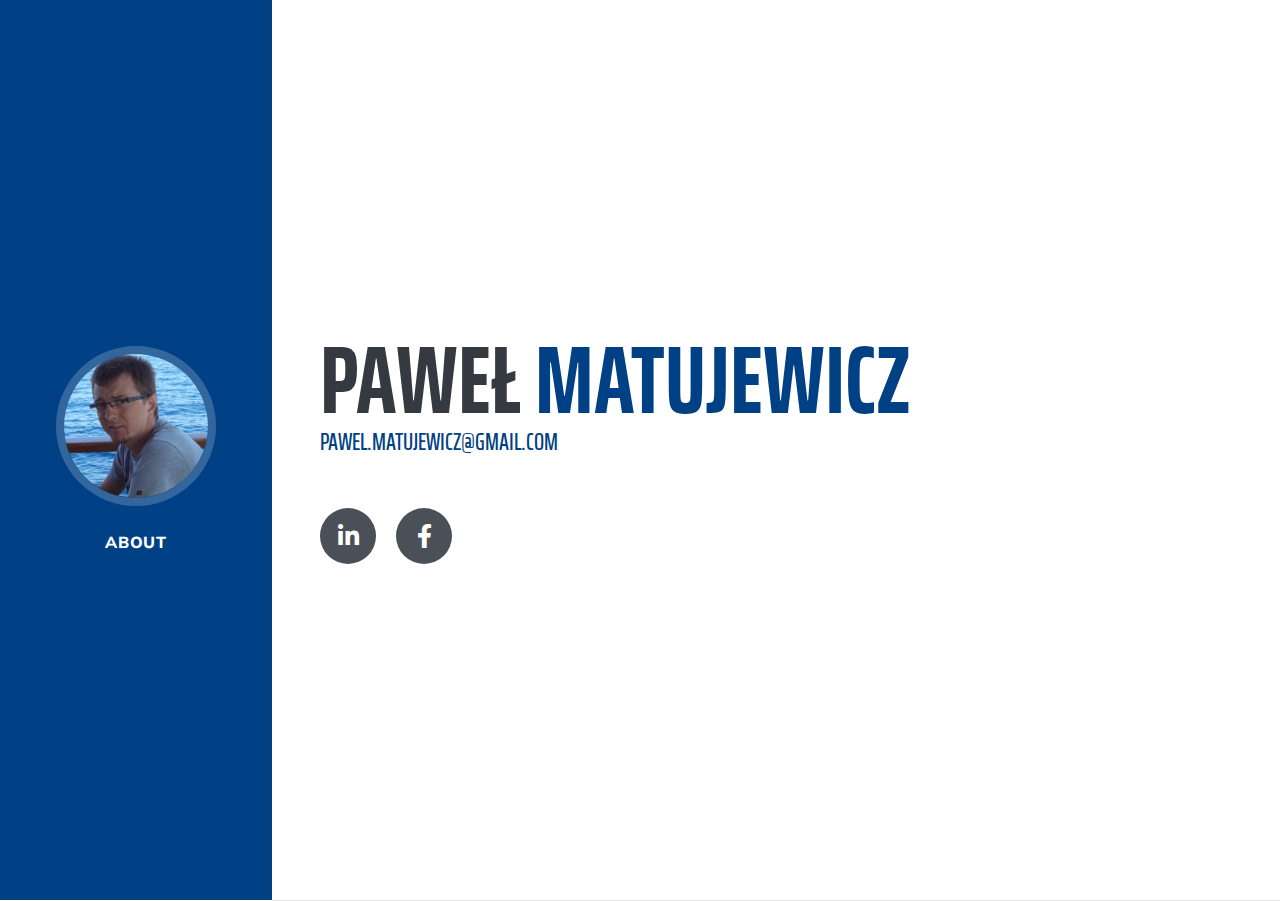
==== commit 4dc69413: "Minor fix" ====
--- a/index.html
+++ b/index.html
@@ -2,7 +2,6 @@
 <html lang="en">
 
 <head>
-
   <meta charset="utf-8">
   <meta name="viewport" content="width=device-width, initial-scale=1, shrink-to-fit=no">
   <meta name="description" content="My resume.">
@@ -54,17 +53,6 @@
         <div class="subheading mb-5">
           <a href="mailto:pawel.matujewicz@gmail.com">pawel.matujewicz@gmail.com</a>
         </div>
-        <p class="lead mb-5">I have worked as Java Developer since May 2014:
-		<ul>
-			<li>2 Years as Senior Java Developer and Senior PTC Windchill Consultant (PTC Customer Service) at Transition Technologies PSC </li>
-			<li>1 Year as Java Developer and PTC Windchill Consultant (PTC Customer Service) at Transition Technologies PSC</li>
-			<li>2 Years as Junior Java Developer at Transition Technologies SA (projects for PTC company based on PTC Windchill PDMLink and PTC Windchill Product Analytics)</li>
-			<li>3 Months as Intern Java Developer at Transition Technologies SA </li>
-		</ul>
-		Additionally I acted as Group Leader role within Transition Technologies PSC for 3 years. I was also responsible for delivering Java and Windchill Business Administration trainings.
-		My personal interests are situated around new technologies, programing in general and sports.
-		
-		</p>
         <div class="social-icons">
           <a href="https://www.linkedin.com/in/pawe%C5%82-matujewicz-540083187/">
             <i class="fab fa-linkedin-in"></i>
